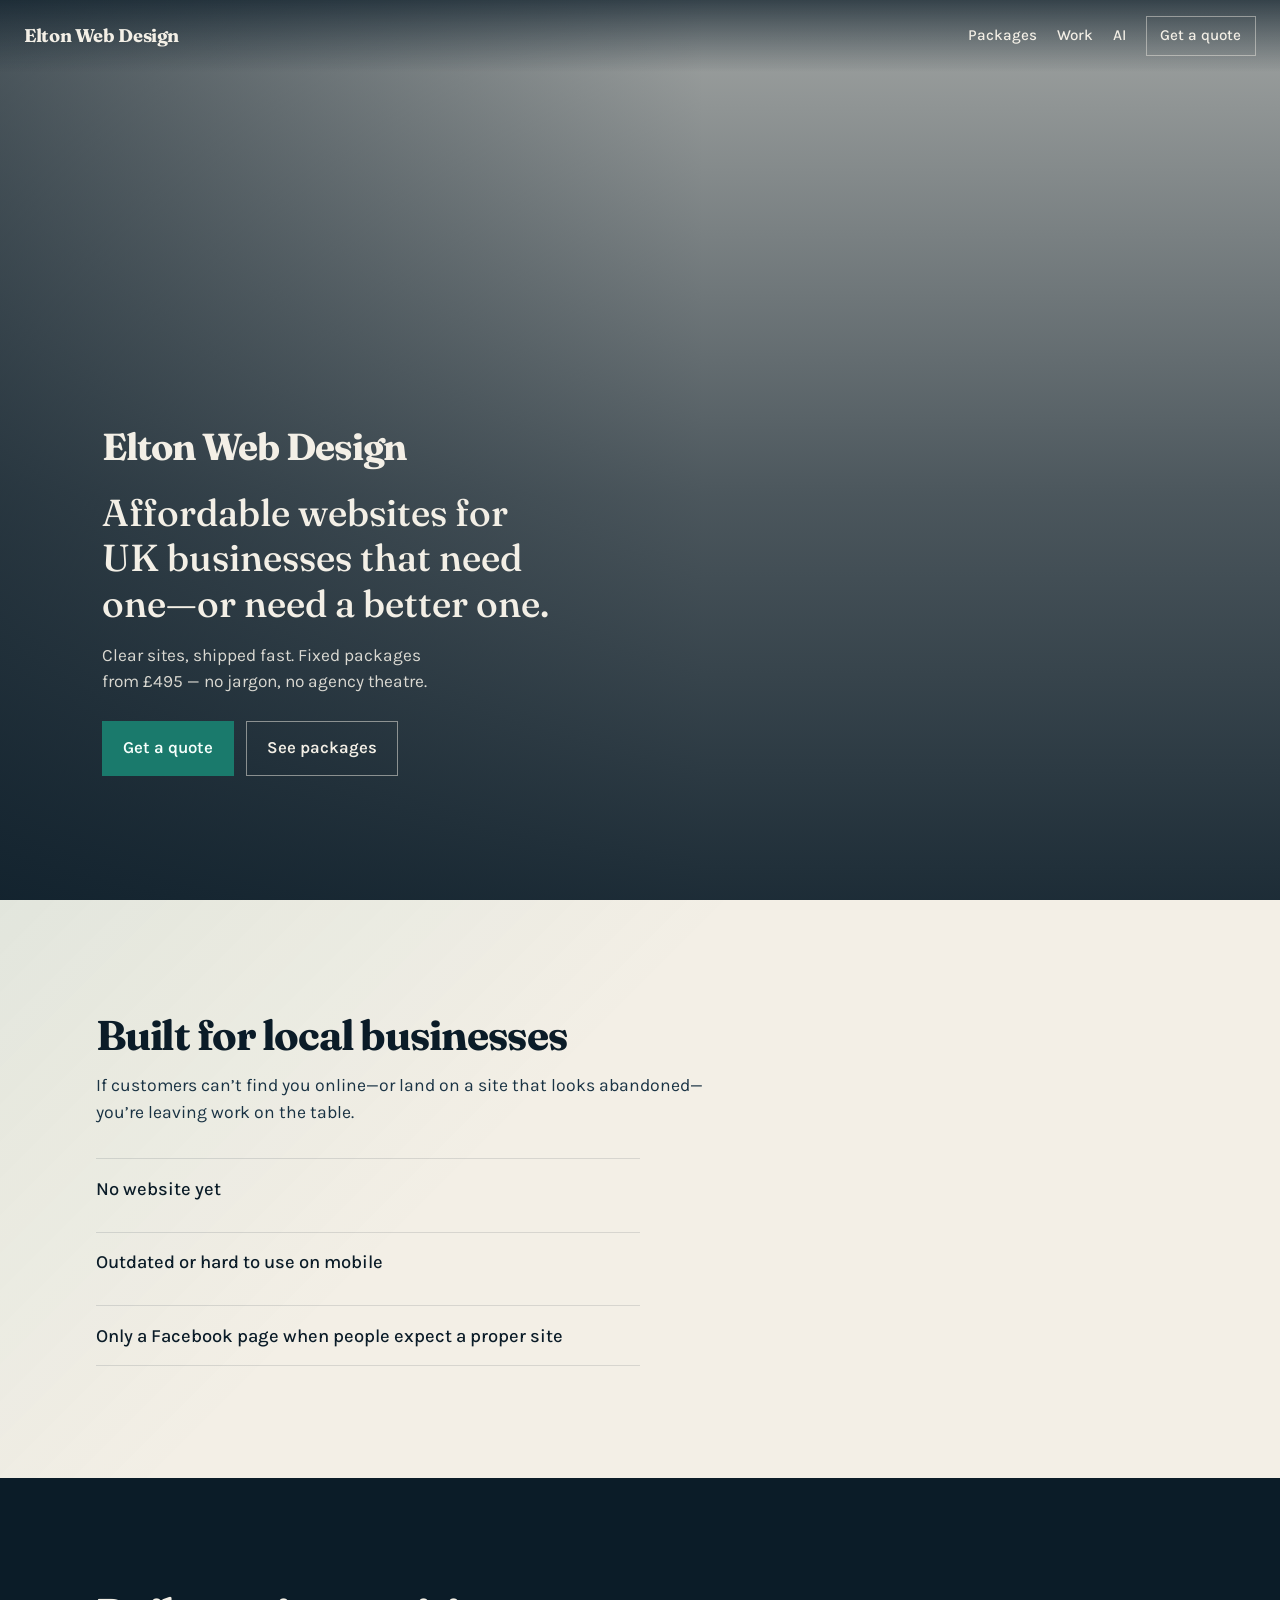
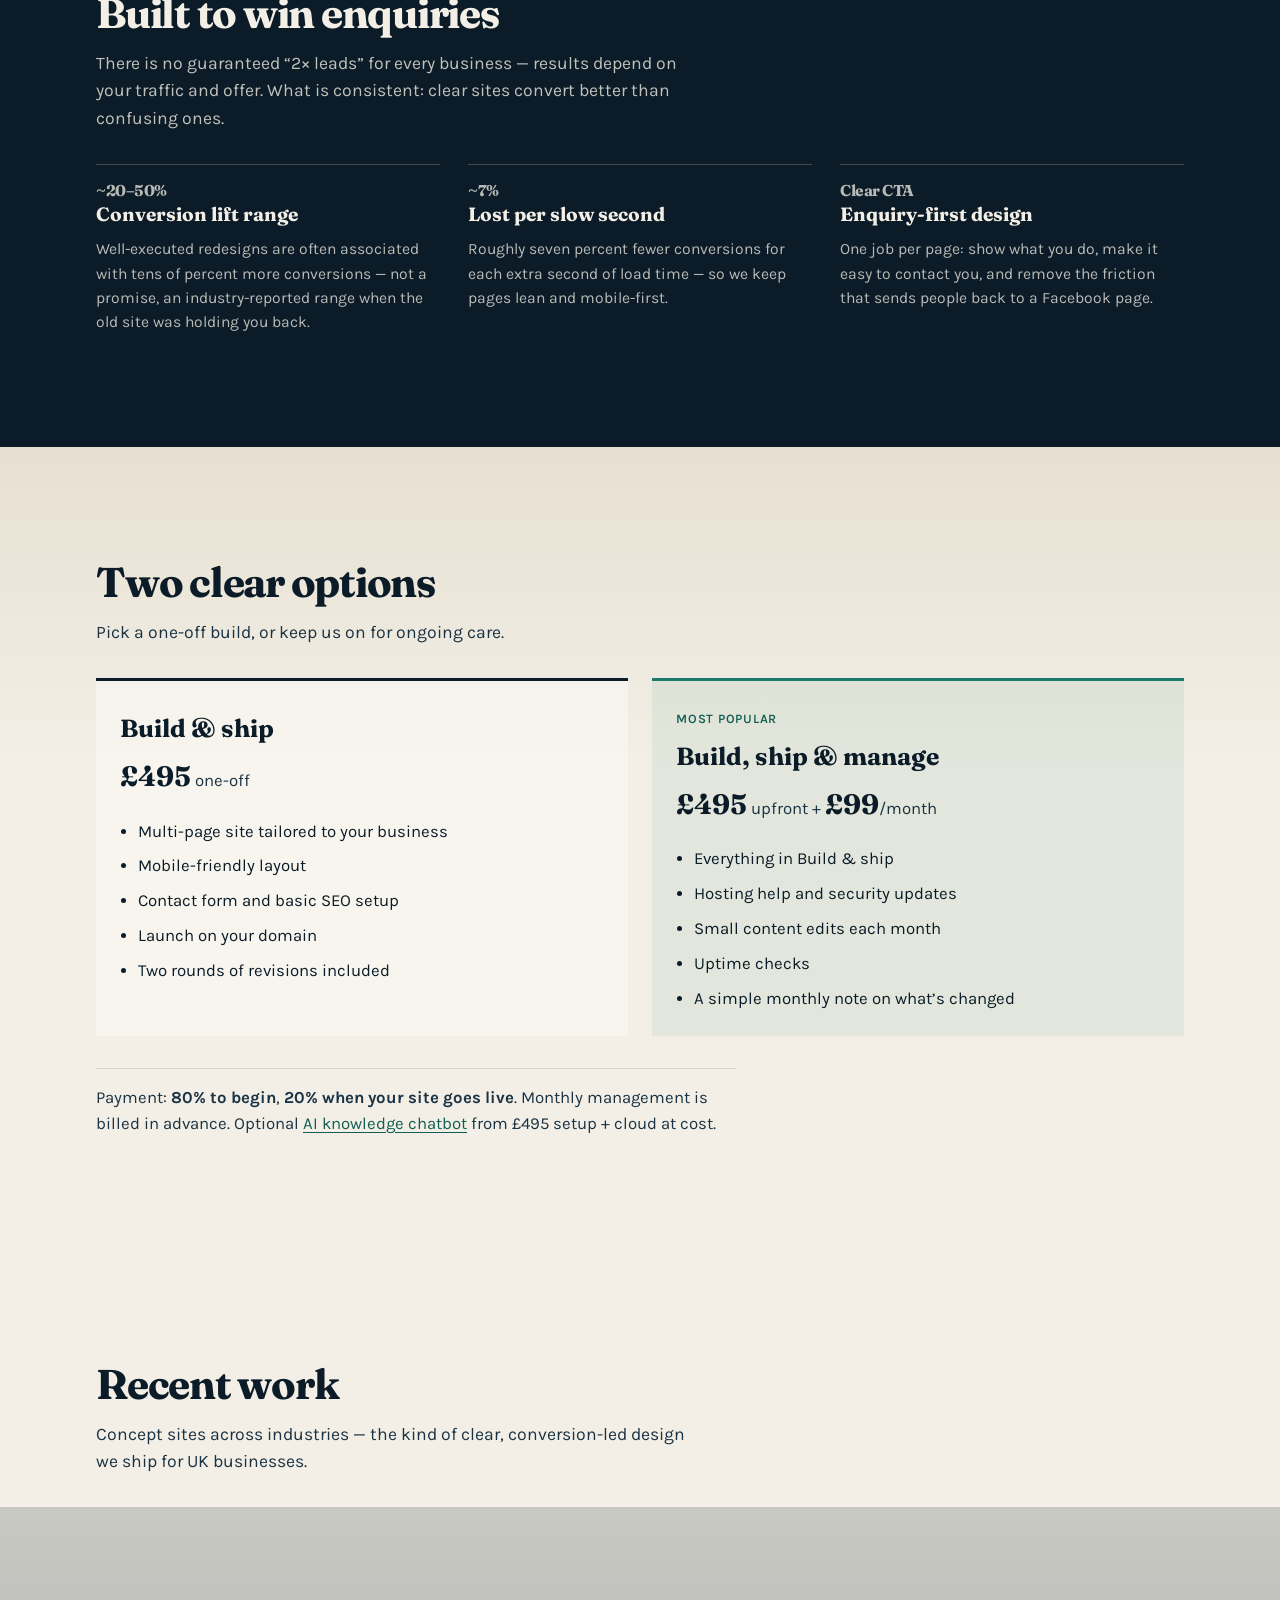
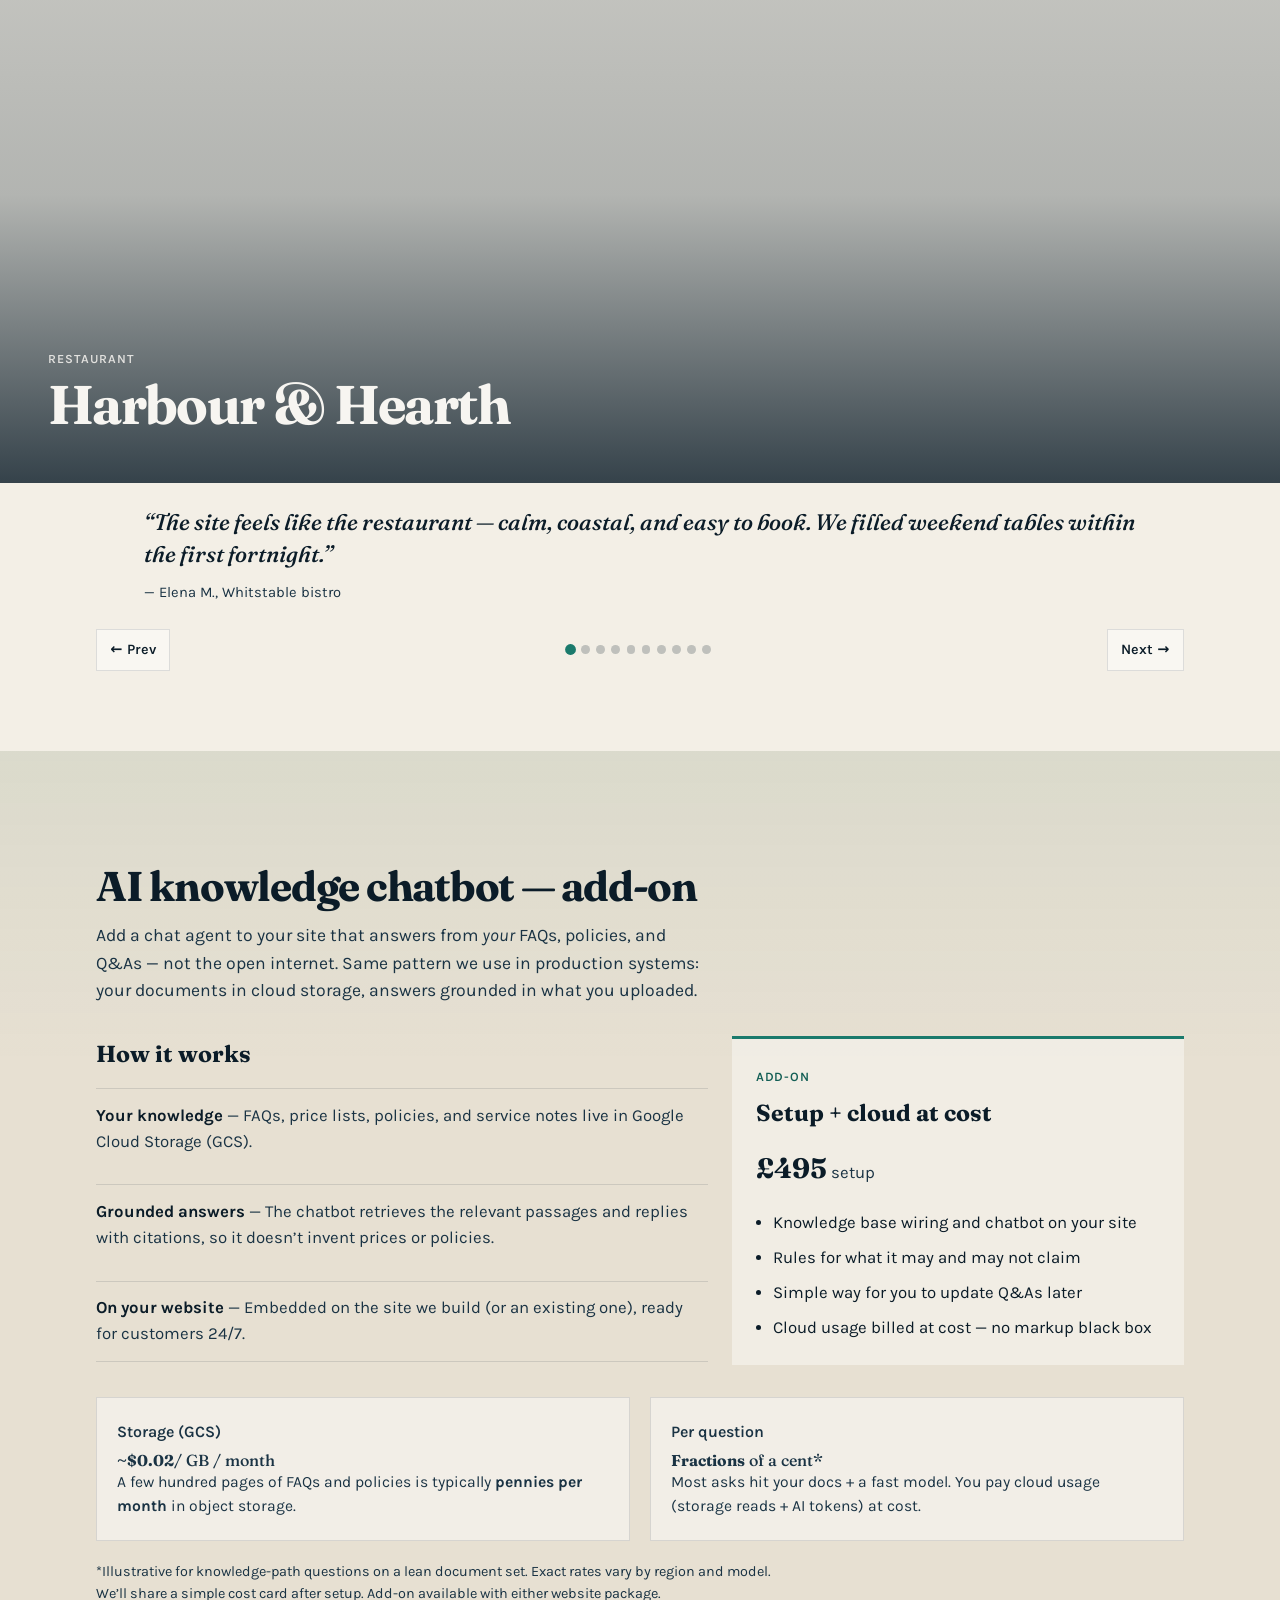
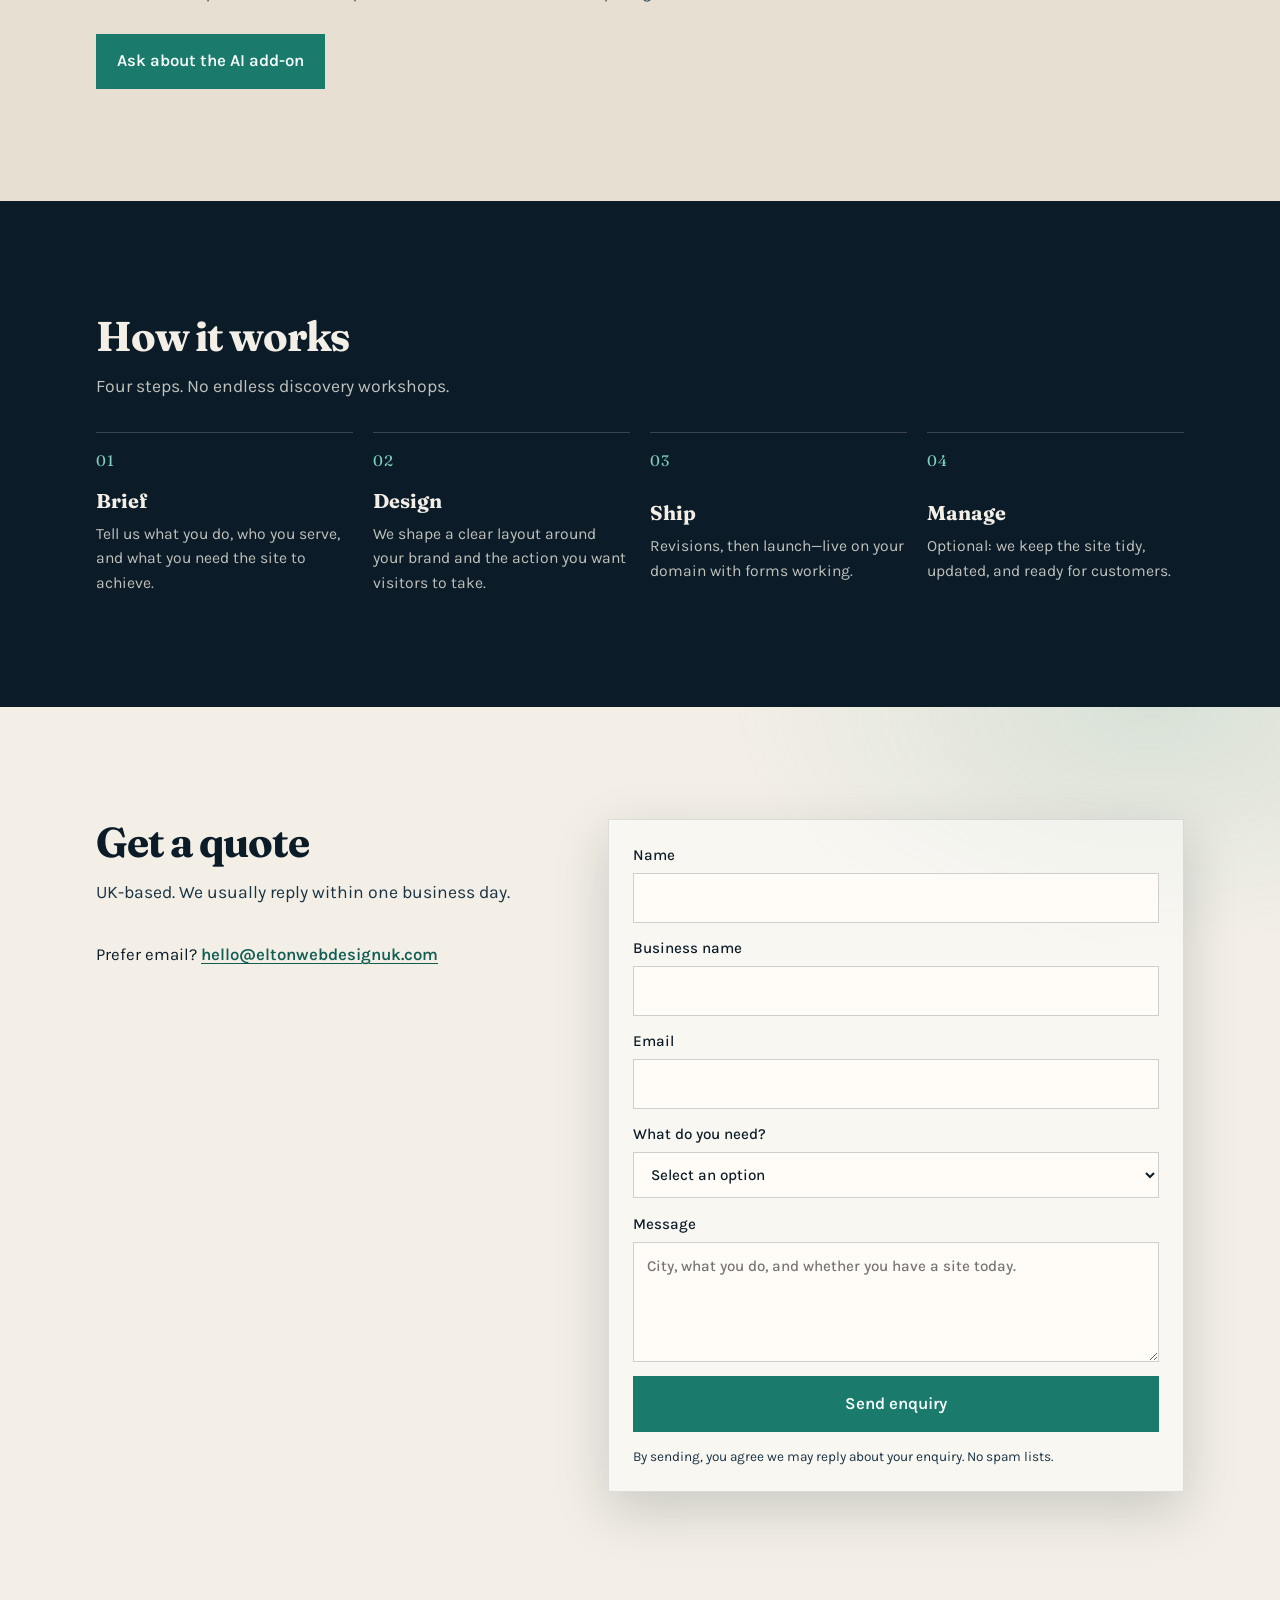
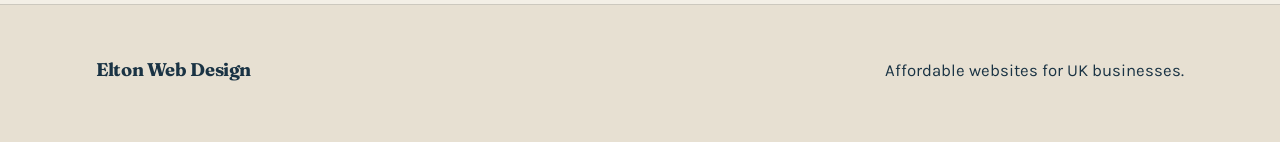
==== index.html @ 91c28312 "Initial Elton Web Design site" ====
<!DOCTYPE html>
<html lang="en-GB">
  <head>
    <meta charset="UTF-8" />
    <meta name="viewport" content="width=device-width, initial-scale=1" />
    <title>Elton Web Design — Affordable websites for UK businesses</title>
    <meta
      name="description"
      content="Elton Web Design builds clear, modern websites for UK businesses that need one—or need a better one. Fixed packages from £495."
    />
    <link rel="preconnect" href="https://fonts.googleapis.com" />
    <link rel="preconnect" href="https://fonts.gstatic.com" crossorigin />
    <link
      href="https://fonts.googleapis.com/css2?family=Fraunces:opsz,wght@9..144,500;9..144,700&family=Karla:wght@400;500;600&display=swap"
      rel="stylesheet"
    />
    <link rel="stylesheet" href="styles.css" />
  </head>
  <body>
    <header class="site-header">
      <a class="logo" href="#top">Elton Web Design</a>
      <nav class="nav" aria-label="Primary">
        <a href="#packages">Packages</a>
        <a href="#work">Work</a>
        <a href="#ai">AI</a>
        <a href="#contact" class="nav-cta">Get a quote</a>
      </nav>
    </header>

    <main id="top">
      <section class="hero" aria-label="Introduction">
        <div class="hero-media" aria-hidden="true"></div>
        <div class="hero-scrim" aria-hidden="true"></div>
        <div class="hero-content">
          <p class="brand-mark">Elton Web Design</p>
          <h1>Affordable websites for UK businesses that need one—or need a better one.</h1>
          <p class="hero-lead">
            Clear sites, shipped fast. Fixed packages from £495 — no jargon, no agency theatre.
          </p>
          <div class="hero-actions">
            <a class="btn btn-primary" href="#contact">Get a quote</a>
            <a class="btn btn-ghost" href="#packages">See packages</a>
          </div>
        </div>
      </section>

      <section class="section audience" id="audience">
        <div class="wrap">
          <h2>Built for local businesses</h2>
          <p class="section-lead">
            If customers can’t find you online—or land on a site that looks abandoned—you’re leaving work on the table.
          </p>
          <ul class="audience-list">
            <li>No website yet</li>
            <li>Outdated or hard to use on mobile</li>
            <li>Only a Facebook page when people expect a proper site</li>
          </ul>
        </div>
      </section>

      <section class="section results" id="results" aria-label="Why a better site matters">
        <div class="wrap">
          <h2>Built to win enquiries</h2>
          <p class="section-lead">
            There is no guaranteed “2× leads” for every business — results depend on your traffic and offer.
            What is consistent: clear sites convert better than confusing ones.
          </p>
          <div class="results-grid">
            <article class="result-stat">
              <p class="result-figure">~20–50%</p>
              <h3>Conversion lift range</h3>
              <p>
                Well-executed redesigns are often associated with tens of percent more conversions —
                not a promise, an industry-reported range when the old site was holding you back.
              </p>
            </article>
            <article class="result-stat">
              <p class="result-figure">~7%</p>
              <h3>Lost per slow second</h3>
              <p>
                Roughly seven percent fewer conversions for each extra second of load time —
                so we keep pages lean and mobile-first.
              </p>
            </article>
            <article class="result-stat">
              <p class="result-figure">Clear CTA</p>
              <h3>Enquiry-first design</h3>
              <p>
                One job per page: show what you do, make it easy to contact you, and remove the friction
                that sends people back to a Facebook page.
              </p>
            </article>
          </div>
        </div>
      </section>

      <section class="section packages" id="packages">
        <div class="wrap">
          <h2>Two clear options</h2>
          <p class="section-lead">Pick a one-off build, or keep us on for ongoing care.</p>

          <div class="package-stack">
            <article class="package">
              <h3>Build &amp; ship</h3>
              <p class="price"><span>£495</span> one-off</p>
              <ul>
                <li>Multi-page site tailored to your business</li>
                <li>Mobile-friendly layout</li>
                <li>Contact form and basic SEO setup</li>
                <li>Launch on your domain</li>
                <li>Two rounds of revisions included</li>
              </ul>
            </article>

            <article class="package package-featured">
              <p class="package-tag">Most popular</p>
              <h3>Build, ship &amp; manage</h3>
              <p class="price"><span>£495</span> upfront + <span>£99</span>/month</p>
              <ul>
                <li>Everything in Build &amp; ship</li>
                <li>Hosting help and security updates</li>
                <li>Small content edits each month</li>
                <li>Uptime checks</li>
                <li>A simple monthly note on what’s changed</li>
              </ul>
            </article>
          </div>

          <p class="payment-note">
            Payment: <strong>80% to begin</strong>, <strong>20% when your site goes live</strong>.
            Monthly management is billed in advance. Optional
            <a href="#ai">AI knowledge chatbot</a> from £495 setup + cloud at cost.
          </p>
        </div>
      </section>

      <section class="section work" id="work" aria-label="Previous work">
        <div class="wrap">
          <h2>Recent work</h2>
          <p class="section-lead">
            Concept sites across industries — the kind of clear, conversion-led design we ship for UK businesses.
          </p>
        </div>

        <div class="carousel" data-carousel>
          <div class="carousel-viewport">
            <ul class="carousel-track" data-carousel-track>
              <li class="carousel-slide is-active" data-slide>
                <a
                  class="slide-preview"
                  href="portfolio/harbour-hearth.html"
                  style="--hero: url('https://images.unsplash.com/photo-1414235077428-338989a2e8c0?w=1800&amp;q=80')"
                >
                  <span class="slide-scrim" aria-hidden="true"></span>
                  <span class="slide-copy">
                    <span class="slide-industry">Restaurant</span>
                    <span class="slide-name">Harbour &amp; Hearth</span>
                  </span>
                </a>
                <blockquote class="slide-quote">
                  <p>“The site feels like the restaurant — calm, coastal, and easy to book. We filled weekend tables within the first fortnight.”</p>
                  <footer>— Elena M., Whitstable bistro</footer>
                </blockquote>
              </li>
              <li class="carousel-slide" data-slide hidden>
                <a
                  class="slide-preview"
                  href="portfolio/ashworth-hale.html"
                  style="--hero: url('https://images.unsplash.com/photo-1589829545856-d10d557cf95f?w=1800&amp;q=80')"
                >
                  <span class="slide-scrim" aria-hidden="true"></span>
                  <span class="slide-copy">
                    <span class="slide-industry">Law</span>
                    <span class="slide-name">Ashworth &amp; Hale</span>
                  </span>
                </a>
                <blockquote class="slide-quote">
                  <p>“Professional without being stuffy. Clients now enquire through the site instead of calling the wrong number.”</p>
                  <footer>— James H., Tunbridge Wells solicitor</footer>
                </blockquote>
              </li>
              <li class="carousel-slide" data-slide hidden>
                <a
                  class="slide-preview"
                  href="portfolio/oakdale-dental.html"
                  style="--hero: url('https://images.unsplash.com/photo-1629909613654-28e377c37b09?w=1800&amp;q=80')"
                >
                  <span class="slide-scrim" aria-hidden="true"></span>
                  <span class="slide-copy">
                    <span class="slide-industry">Dental</span>
                    <span class="slide-name">Oakdale Dental</span>
                  </span>
                </a>
                <blockquote class="slide-quote">
                  <p>“Online booking went live with the new site. Our reception desk finally has breathing room.”</p>
                  <footer>— Dr Priya S., Guildford practice</footer>
                </blockquote>
              </li>
              <li class="carousel-slide" data-slide hidden>
                <a
                  class="slide-preview"
                  href="portfolio/forge-athletic.html"
                  style="--hero: url('https://images.unsplash.com/photo-1534438327276-14e5300c3a48?w=1800&amp;q=80')"
                >
                  <span class="slide-scrim" aria-hidden="true"></span>
                  <span class="slide-copy">
                    <span class="slide-industry">Fitness</span>
                    <span class="slide-name">Forge Athletic</span>
                  </span>
                </a>
                <blockquote class="slide-quote">
                  <p>“Looks like a proper gym brand, not a template. Free-week sign-ups spiked the week we launched.”</p>
                  <footer>— Marcus T., Leeds gym owner</footer>
                </blockquote>
              </li>
              <li class="carousel-slide" data-slide hidden>
                <a
                  class="slide-preview"
                  href="portfolio/northline-estates.html"
                  style="--hero: url('https://images.unsplash.com/photo-1600596542815-ffad4c1539a9?w=1800&amp;q=80')"
                >
                  <span class="slide-scrim" aria-hidden="true"></span>
                  <span class="slide-copy">
                    <span class="slide-industry">Real estate</span>
                    <span class="slide-name">Northline Estates</span>
                  </span>
                </a>
                <blockquote class="slide-quote">
                  <p>“Valuation requests come through cleanly now. Sellers take us more seriously before we’ve even visited.”</p>
                  <footer>— Claire W., Yorkshire agency</footer>
                </blockquote>
              </li>
              <li class="carousel-slide" data-slide hidden>
                <a
                  class="slide-preview"
                  href="portfolio/mill-bean.html"
                  style="--hero: url('https://images.unsplash.com/photo-1495474472287-4d71bcdd2085?w=1800&amp;q=80')"
                >
                  <span class="slide-scrim" aria-hidden="true"></span>
                  <span class="slide-copy">
                    <span class="slide-industry">Café</span>
                    <span class="slide-name">Mill &amp; Bean</span>
                  </span>
                </a>
                <blockquote class="slide-quote">
                  <p>“Hours and menu in one place — tourists stop guessing. Feels warm without looking homemade.”</p>
                  <footer>— Tom &amp; Aisha, Brighton café</footer>
                </blockquote>
              </li>
              <li class="carousel-slide" data-slide hidden>
                <a
                  class="slide-preview"
                  href="portfolio/ledger-co.html"
                  style="--hero: url('https://images.unsplash.com/photo-1454165804606-c3d57bc86b40?w=1800&amp;q=80')"
                >
                  <span class="slide-scrim" aria-hidden="true"></span>
                  <span class="slide-copy">
                    <span class="slide-industry">Accountancy</span>
                    <span class="slide-name">Ledger &amp; Co.</span>
                  </span>
                </a>
                <blockquote class="slide-quote">
                  <p>“Clear pricing and a quote form that doesn’t scare freelancers off. Best marketing spend we’ve made.”</p>
                  <footer>— Nadia K., Manchester accountant</footer>
                </blockquote>
              </li>
              <li class="carousel-slide" data-slide hidden>
                <a
                  class="slide-preview"
                  href="portfolio/atelier-rose.html"
                  style="--hero: url('https://images.unsplash.com/photo-1560066984-138dadb4c035?w=1800&amp;q=80')"
                >
                  <span class="slide-scrim" aria-hidden="true"></span>
                  <span class="slide-copy">
                    <span class="slide-industry">Salon</span>
                    <span class="slide-name">Atelier Rose</span>
                  </span>
                </a>
                <blockquote class="slide-quote">
                  <p>“Elegant enough for bridal enquiries. Booking requests doubled without us touching Instagram ads.”</p>
                  <footer>— Sophie R., Bath salon</footer>
                </blockquote>
              </li>
              <li class="carousel-slide" data-slide hidden>
                <a
                  class="slide-preview"
                  href="portfolio/brightwater-plumbing.html"
                  style="--hero: url('https://images.unsplash.com/photo-1585704032915-c3400ca199e7?w=1800&amp;q=80')"
                >
                  <span class="slide-scrim" aria-hidden="true"></span>
                  <span class="slide-copy">
                    <span class="slide-industry">Trades</span>
                    <span class="slide-name">Brightwater Plumbing</span>
                  </span>
                </a>
                <blockquote class="slide-quote">
                  <p>“Big phone number, no fluff. Emergency calls went up the first wet weekend after launch.”</p>
                  <footer>— Dave B., Bristol plumber</footer>
                </blockquote>
              </li>
              <li class="carousel-slide" data-slide hidden>
                <a
                  class="slide-preview"
                  href="portfolio/lineform-studio.html"
                  style="--hero: url('https://images.unsplash.com/photo-1487958449943-2429e8be8624?w=1800&amp;q=80')"
                >
                  <span class="slide-scrim" aria-hidden="true"></span>
                  <span class="slide-copy">
                    <span class="slide-industry">Architecture</span>
                    <span class="slide-name">Lineform Studio</span>
                  </span>
                </a>
                <blockquote class="slide-quote">
                  <p>“The portfolio finally matches the work. Serious clients find us — tyre-kickers bounce.”</p>
                  <footer>— Ana L., London architect</footer>
                </blockquote>
              </li>
            </ul>
          </div>

          <div class="carousel-controls wrap">
            <button type="button" class="carousel-btn" data-carousel-prev aria-label="Previous project">
              ← Prev
            </button>
            <div class="carousel-dots" data-carousel-dots role="tablist" aria-label="Project slides"></div>
            <button type="button" class="carousel-btn" data-carousel-next aria-label="Next project">
              Next →
            </button>
          </div>
        </div>
      </section>

      <section class="section ai" id="ai">
        <div class="wrap">
          <h2>AI knowledge chatbot — add-on</h2>
          <p class="section-lead">
            Add a chat agent to your site that answers from <em>your</em> FAQs, policies, and Q&amp;As — not the open internet.
            Same pattern we use in production systems: your documents in cloud storage, answers grounded in what you uploaded.
          </p>

          <div class="ai-grid">
            <article class="ai-how">
              <h3>How it works</h3>
              <ol class="ai-steps">
                <li>
                  <strong>Your knowledge</strong>
                  — FAQs, price lists, policies, and service notes live in Google Cloud Storage (GCS).
                </li>
                <li>
                  <strong>Grounded answers</strong>
                  — The chatbot retrieves the relevant passages and replies with citations, so it doesn’t invent prices or policies.
                </li>
                <li>
                  <strong>On your website</strong>
                  — Embedded on the site we build (or an existing one), ready for customers 24/7.
                </li>
              </ol>
            </article>

            <article class="ai-price">
              <p class="package-tag">Add-on</p>
              <h3>Setup + cloud at cost</h3>
              <p class="price"><span>£495</span> setup</p>
              <ul>
                <li>Knowledge base wiring and chatbot on your site</li>
                <li>Rules for what it may and may not claim</li>
                <li>Simple way for you to update Q&amp;As later</li>
                <li>Cloud usage billed at cost — no markup black box</li>
              </ul>
            </article>
          </div>

          <div class="econ-grid">
            <article class="econ">
              <h3>Storage (GCS)</h3>
              <p class="econ-figure">~$0.02<span>/ GB / month</span></p>
              <p>
                A few hundred pages of FAQs and policies is typically
                <strong>pennies per month</strong> in object storage.
              </p>
            </article>
            <article class="econ">
              <h3>Per question</h3>
              <p class="econ-figure">Fractions<span> of a cent*</span></p>
              <p>
                Most asks hit your docs + a fast model. You pay cloud usage
                (storage reads + AI tokens) at cost.
              </p>
            </article>
          </div>
          <p class="econ-note">
            *Illustrative for knowledge-path questions on a lean document set. Exact rates vary by region and model.
            We’ll share a simple cost card after setup. Add-on available with either website package.
          </p>
          <p class="ai-cta-row">
            <a class="btn btn-primary" href="#contact">Ask about the AI add-on</a>
          </p>
        </div>
      </section>

      <section class="section process" id="process">
        <div class="wrap">
          <h2>How it works</h2>
          <p class="section-lead">Four steps. No endless discovery workshops.</p>
          <ol class="steps">
            <li>
              <span class="step-num">01</span>
              <div>
                <h3>Brief</h3>
                <p>Tell us what you do, who you serve, and what you need the site to achieve.</p>
              </div>
            </li>
            <li>
              <span class="step-num">02</span>
              <div>
                <h3>Design</h3>
                <p>We shape a clear layout around your brand and the action you want visitors to take.</p>
              </div>
            </li>
            <li>
              <span class="step-num">03</span>
              <div>
                <h3>Ship</h3>
                <p>Revisions, then launch—live on your domain with forms working.</p>
              </div>
            </li>
            <li>
              <span class="step-num">04</span>
              <div>
                <h3>Manage</h3>
                <p>Optional: we keep the site tidy, updated, and ready for customers.</p>
              </div>
            </li>
          </ol>
        </div>
      </section>

      <section class="section contact" id="contact">
        <div class="wrap contact-grid">
          <div>
            <h2>Get a quote</h2>
            <p class="section-lead">
              UK-based. We usually reply within one business day.
            </p>
            <p class="contact-direct">
              Prefer email?
              <a href="mailto:hello@eltonwebdesignuk.com">hello@eltonwebdesignuk.com</a>
            </p>
          </div>
          <form class="contact-form" action="mailto:hello@eltonwebdesignuk.com" method="post" enctype="text/plain">
            <label>
              Name
              <input type="text" name="name" required autocomplete="name" />
            </label>
            <label>
              Business name
              <input type="text" name="business" required />
            </label>
            <label>
              Email
              <input type="email" name="email" required autocomplete="email" />
            </label>
            <label>
              What do you need?
              <select name="package" required>
                <option value="">Select an option</option>
                <option value="build-ship">Build &amp; ship — £495</option>
                <option value="build-manage">Build, ship &amp; manage — £495 + £99/mo</option>
                <option value="build-ai">Website + AI chatbot add-on</option>
                <option value="ai-only">AI chatbot add-on only — £495 + cloud</option>
                <option value="not-sure">Not sure yet</option>
              </select>
            </label>
            <label>
              Message
              <textarea name="message" rows="4" placeholder="City, what you do, and whether you have a site today."></textarea>
            </label>
            <button class="btn btn-primary" type="submit">Send enquiry</button>
            <p class="form-note">
              By sending, you agree we may reply about your enquiry. No spam lists.
            </p>
          </form>
        </div>
      </section>
    </main>

    <footer class="site-footer">
      <div class="wrap footer-row">
        <p class="logo">Elton Web Design</p>
        <p>Affordable websites for UK businesses.</p>
      </div>
    </footer>

    <script src="script.js"></script>
  </body>
</html>
---- styles.css ----
:root {
  --ink: #0b1c28;
  --ink-soft: #1a3344;
  --paper: #f3efe6;
  --paper-deep: #e7e0d2;
  --teal: #1a7a6c;
  --teal-deep: #125e54;
  --mist: rgba(243, 239, 230, 0.88);
  --line: rgba(11, 28, 40, 0.12);
  --shadow: 0 18px 50px rgba(11, 28, 40, 0.18);
  --font-display: "Fraunces", Georgia, serif;
  --font-body: "Karla", system-ui, sans-serif;
  --max: 68rem;
}

*,
*::before,
*::after {
  box-sizing: border-box;
}

html {
  scroll-behavior: smooth;
}

body {
  margin: 0;
  font-family: var(--font-body);
  color: var(--ink);
  background:
    radial-gradient(1200px 600px at 10% -10%, rgba(26, 122, 108, 0.08), transparent 55%),
    radial-gradient(900px 500px at 100% 20%, rgba(11, 28, 40, 0.06), transparent 50%),
    var(--paper);
  line-height: 1.55;
  font-size: 1.05rem;
}

img {
  max-width: 100%;
  display: block;
}

a {
  color: var(--teal-deep);
  text-decoration-thickness: 1px;
  text-underline-offset: 0.18em;
}

a:hover {
  color: var(--teal);
}

.wrap {
  width: min(100% - 2.5rem, var(--max));
  margin-inline: auto;
}

.site-header {
  position: fixed;
  inset: 0 0 auto;
  z-index: 20;
  display: flex;
  align-items: center;
  justify-content: space-between;
  padding: 1rem 1.5rem;
  background: linear-gradient(to bottom, rgba(11, 28, 40, 0.72), transparent);
  color: var(--paper);
  mix-blend-mode: normal;
}

.site-header .logo,
.site-header a {
  color: var(--paper);
  text-decoration: none;
}

.logo {
  font-family: var(--font-display);
  font-weight: 700;
  font-size: 1.15rem;
  letter-spacing: -0.02em;
}

.nav {
  display: flex;
  gap: 1.25rem;
  align-items: center;
  font-size: 0.95rem;
  font-weight: 500;
}

.nav-cta {
  border: 1px solid rgba(243, 239, 230, 0.45);
  padding: 0.45rem 0.85rem;
  transition: background 0.2s ease, color 0.2s ease;
}

.nav-cta:hover {
  background: var(--paper);
  color: var(--ink);
}

.hero {
  position: relative;
  min-height: 100vh;
  min-height: 100svh;
  display: grid;
  align-items: end;
  color: var(--paper);
  overflow: hidden;
}

.hero-media {
  position: absolute;
  inset: 0;
  background:
    url("https://images.unsplash.com/photo-1441986300917-64674bd600d8?auto=format&fit=crop&w=2000&q=80")
      center / cover no-repeat;
  transform: scale(1.04);
  animation: hero-drift 18s ease-in-out infinite alternate;
}

.hero-scrim {
  position: absolute;
  inset: 0;
  background:
    linear-gradient(180deg, rgba(11, 28, 40, 0.35) 0%, rgba(11, 28, 40, 0.72) 55%, rgba(11, 28, 40, 0.92) 100%),
    linear-gradient(90deg, rgba(11, 28, 40, 0.55), transparent 55%);
}

.hero-content {
  position: relative;
  z-index: 1;
  width: min(100% - 2.5rem, 42rem);
  margin: 0 auto 12vh 8vw;
  padding-bottom: 1rem;
}

.brand-mark {
  font-family: var(--font-display);
  font-size: clamp(1.6rem, 3.5vw, 2.35rem);
  font-weight: 700;
  margin: 0 0 0.85rem;
  letter-spacing: -0.03em;
  opacity: 0;
  animation: rise 0.9s ease forwards 0.15s;
}

.hero h1 {
  font-family: var(--font-display);
  font-weight: 500;
  font-size: clamp(1.55rem, 3.2vw, 2.35rem);
  line-height: 1.2;
  margin: 0 0 1rem;
  max-width: 18ch;
  opacity: 0;
  animation: rise 0.9s ease forwards 0.35s;
}

.hero-lead {
  margin: 0 0 1.6rem;
  max-width: 34ch;
  font-size: 1.08rem;
  color: var(--mist);
  opacity: 0;
  animation: rise 0.9s ease forwards 0.5s;
}

.hero-actions {
  display: flex;
  flex-wrap: wrap;
  gap: 0.75rem;
  opacity: 0;
  animation: rise 0.9s ease forwards 0.65s;
}

.btn {
  display: inline-flex;
  align-items: center;
  justify-content: center;
  padding: 0.85rem 1.25rem;
  font: inherit;
  font-weight: 600;
  border: 1px solid transparent;
  cursor: pointer;
  text-decoration: none;
  transition: transform 0.2s ease, background 0.2s ease, color 0.2s ease, border-color 0.2s ease;
}

.btn:hover {
  transform: translateY(-1px);
}

.btn-primary {
  background: var(--teal);
  color: #f7fffc;
}

.btn-primary:hover {
  background: var(--teal-deep);
  color: #f7fffc;
}

.btn-ghost {
  border-color: rgba(243, 239, 230, 0.5);
  color: var(--paper);
  background: transparent;
}

.btn-ghost:hover {
  background: rgba(243, 239, 230, 0.12);
  color: var(--paper);
}

.section {
  padding: clamp(4rem, 9vw, 7rem) 0;
}

.section h2 {
  font-family: var(--font-display);
  font-size: clamp(1.8rem, 3.5vw, 2.6rem);
  font-weight: 700;
  letter-spacing: -0.03em;
  margin: 0 0 0.75rem;
  line-height: 1.15;
}

.section-lead {
  margin: 0 0 2rem;
  max-width: 38rem;
  color: var(--ink-soft);
  font-size: 1.1rem;
}

.audience {
  background:
    linear-gradient(135deg, rgba(26, 122, 108, 0.08), transparent 40%),
    var(--paper);
}

.audience-list {
  list-style: none;
  margin: 0;
  padding: 0;
  display: grid;
  gap: 0.85rem;
  max-width: 34rem;
}

.audience-list li {
  padding: 0.95rem 0;
  border-top: 1px solid var(--line);
  font-weight: 500;
  font-size: 1.15rem;
}

.audience-list li:last-child {
  border-bottom: 1px solid var(--line);
}

.results {
  background: var(--ink);
  color: var(--paper);
}

.results .section-lead {
  color: rgba(243, 239, 230, 0.78);
}

.results-grid {
  display: grid;
  gap: 1.5rem;
}

@media (min-width: 800px) {
  .results-grid {
    grid-template-columns: repeat(3, 1fr);
    gap: 1.75rem;
  }
}

.result-stat {
  padding-top: 1.1rem;
  border-top: 1px solid rgba(243, 239, 230, 0.22);
}

.result-figure {
  margin: 0 0 0.5rem;
  font-family: var(--font-display);
  font-size: clamp(1.85rem, 3.5vw, 2.4rem);
  font-weight: 700;
  letter-spacing: -0.03em;
  line-height: 1.1;
  color: #7ecfc0;
}

.result-stat h3 {
  margin: 0 0 0.5rem;
  font-family: var(--font-display);
  font-size: 1.2rem;
}

.result-stat p {
  margin: 0;
  font-size: 0.98rem;
  color: rgba(243, 239, 230, 0.75);
}

.packages {
  background:
    linear-gradient(180deg, var(--paper-deep), var(--paper) 40%);
}

.package-stack {
  display: grid;
  gap: 1.5rem;
}

@media (min-width: 800px) {
  .package-stack {
    grid-template-columns: 1fr 1fr;
    align-items: stretch;
  }
}

.package {
  padding: 1.75rem 1.5rem 1.5rem;
  border-top: 3px solid var(--ink);
  background: rgba(255, 255, 255, 0.35);
}

.package-featured {
  border-top-color: var(--teal);
  background: rgba(26, 122, 108, 0.08);
}

.package-tag {
  margin: 0 0 0.5rem;
  font-size: 0.8rem;
  font-weight: 600;
  letter-spacing: 0.06em;
  text-transform: uppercase;
  color: var(--teal-deep);
}

.package h3 {
  font-family: var(--font-display);
  font-size: 1.55rem;
  margin: 0 0 0.5rem;
}

.price {
  margin: 0 0 1.25rem;
  color: var(--ink-soft);
}

.price span {
  font-family: var(--font-display);
  font-size: 1.75rem;
  font-weight: 700;
  color: var(--ink);
}

.package ul {
  margin: 0;
  padding-left: 1.1rem;
  display: grid;
  gap: 0.55rem;
}

.payment-note {
  margin: 2rem 0 0;
  padding: 1rem 0 0;
  border-top: 1px solid var(--line);
  max-width: 40rem;
  color: var(--ink-soft);
}

.work {
  background: var(--paper);
  padding-bottom: clamp(3rem, 7vw, 5rem);
}

.work > .wrap {
  margin-bottom: 0.5rem;
}

.carousel {
  width: 100%;
}

.carousel-viewport {
  overflow: hidden;
  width: 100%;
}

.carousel-track {
  list-style: none;
  margin: 0;
  padding: 0;
}

.carousel-slide {
  display: grid;
  gap: 0;
  animation: slide-in 0.45s ease;
}

.carousel-slide[hidden] {
  display: none;
}

.slide-preview {
  position: relative;
  display: flex;
  flex-direction: column;
  justify-content: flex-end;
  min-height: clamp(22rem, 62vw, 36rem);
  width: 100%;
  padding: clamp(1.75rem, 4vw, 3rem);
  text-decoration: none;
  color: #f7f5f1;
  background:
    var(--hero) center / cover no-repeat;
  border: none;
  overflow: hidden;
  transition: transform 0.35s ease;
}

.slide-preview:hover {
  color: #f7f5f1;
}

.slide-preview:hover .slide-scrim {
  background: linear-gradient(
    to top,
    rgba(11, 28, 40, 0.88) 0%,
    rgba(11, 28, 40, 0.35) 55%,
    rgba(11, 28, 40, 0.2) 100%
  );
}

.slide-scrim {
  position: absolute;
  inset: 0;
  background: linear-gradient(
    to top,
    rgba(11, 28, 40, 0.82) 0%,
    rgba(11, 28, 40, 0.28) 50%,
    rgba(11, 28, 40, 0.18) 100%
  );
  transition: background 0.35s ease;
  pointer-events: none;
}

.slide-copy {
  position: relative;
  z-index: 1;
  display: flex;
  flex-direction: column;
  gap: 0.35rem;
  max-width: 40rem;
}

.slide-industry {
  font-size: 0.78rem;
  font-weight: 600;
  letter-spacing: 0.08em;
  text-transform: uppercase;
  opacity: 0.85;
}

.slide-name {
  font-family: var(--font-display);
  font-size: clamp(2rem, 5vw, 3.4rem);
  font-weight: 700;
  letter-spacing: -0.03em;
  line-height: 1.1;
}

.slide-quote {
  margin: 0;
  padding: 1.5rem clamp(1.25rem, 4vw, 3rem) 0;
  width: min(100% - 0rem, var(--max));
  margin-inline: auto;
  border: none;
}

.slide-quote p {
  margin: 0 0 0.75rem;
  font-family: var(--font-display);
  font-size: clamp(1.15rem, 2.4vw, 1.4rem);
  font-weight: 500;
  font-style: italic;
  line-height: 1.4;
  color: var(--ink);
}

.slide-quote footer {
  font-size: 0.92rem;
  color: var(--ink-soft);
  font-style: normal;
}

.carousel-controls {
  display: flex;
  align-items: center;
  justify-content: space-between;
  gap: 0.75rem;
  margin-top: 1.5rem;
}

.carousel-btn {
  font: inherit;
  font-weight: 600;
  font-size: 0.9rem;
  padding: 0.55rem 0.85rem;
  border: 1px solid var(--line);
  background: rgba(255, 255, 255, 0.45);
  color: var(--ink);
  cursor: pointer;
  transition: background 0.2s ease, border-color 0.2s ease;
}

.carousel-btn:hover {
  background: rgba(26, 122, 108, 0.1);
  border-color: rgba(26, 122, 108, 0.35);
}

.carousel-dots {
  display: flex;
  flex-wrap: wrap;
  justify-content: center;
  gap: 0.4rem;
}

.carousel-dot {
  width: 0.55rem;
  height: 0.55rem;
  padding: 0;
  border: none;
  border-radius: 50%;
  background: rgba(11, 28, 40, 0.22);
  cursor: pointer;
  transition: background 0.2s ease, transform 0.2s ease;
}

.carousel-dot[aria-selected="true"] {
  background: var(--teal);
  transform: scale(1.2);
}

.ai {
  background:
    linear-gradient(180deg, rgba(26, 122, 108, 0.06), transparent 30%),
    var(--paper-deep);
}

.ai-grid {
  display: grid;
  gap: 1.5rem;
  margin-bottom: 2rem;
}

@media (min-width: 800px) {
  .ai-grid {
    grid-template-columns: 1.15fr 0.85fr;
    align-items: start;
  }
}

.ai-how h3,
.ai-price h3 {
  font-family: var(--font-display);
  font-size: 1.45rem;
  margin: 0 0 1rem;
}

.ai-steps {
  margin: 0;
  padding: 0;
  list-style: none;
  display: grid;
  gap: 1rem;
}

.ai-steps li {
  padding: 0.85rem 0;
  border-top: 1px solid var(--line);
  color: var(--ink-soft);
}

.ai-steps li:last-child {
  border-bottom: 1px solid var(--line);
}

.ai-steps strong {
  color: var(--ink);
}

.ai-price {
  padding: 1.75rem 1.5rem 1.5rem;
  border-top: 3px solid var(--teal);
  background: rgba(255, 255, 255, 0.4);
}

.ai-price ul {
  margin: 0;
  padding-left: 1.1rem;
  display: grid;
  gap: 0.55rem;
}

.econ-grid {
  display: grid;
  gap: 1.25rem;
}

@media (min-width: 700px) {
  .econ-grid {
    grid-template-columns: 1fr 1fr;
  }
}

.econ {
  padding: 1.35rem 1.25rem;
  background: rgba(255, 255, 255, 0.45);
  border: 1px solid var(--line);
}

.econ h3 {
  margin: 0 0 0.5rem;
  font-size: 1rem;
  font-weight: 600;
  color: var(--ink-soft);
}

.econ-figure {
  margin: 0 0 0.75rem;
  font-family: var(--font-display);
  font-size: 2rem;
  font-weight: 700;
  line-height: 1.1;
  color: var(--ink);
}

.econ-figure span {
  font-size: 1rem;
  font-weight: 500;
  color: var(--ink-soft);
}

.econ p {
  margin: 0;
  font-size: 0.98rem;
  color: var(--ink-soft);
}

.econ-note {
  margin: 1.25rem 0 0;
  max-width: 44rem;
  font-size: 0.9rem;
  color: var(--ink-soft);
}

.ai-cta-row {
  margin: 1.75rem 0 0;
}

.ai-cta-row .btn-primary {
  color: #f7fffc;
  text-decoration: none;
}

.process {
  background: var(--ink);
  color: var(--paper);
}

.process .section-lead {
  color: rgba(243, 239, 230, 0.78);
}

.steps {
  list-style: none;
  margin: 0;
  padding: 0;
  display: grid;
  gap: 1.5rem;
}

@media (min-width: 900px) {
  .steps {
    grid-template-columns: repeat(4, 1fr);
    gap: 1.25rem;
  }
}

.steps li {
  display: grid;
  gap: 0.75rem;
  padding-top: 1rem;
  border-top: 1px solid rgba(243, 239, 230, 0.2);
}

.step-num {
  font-family: var(--font-display);
  font-size: 0.95rem;
  letter-spacing: 0.08em;
  color: #7ecfc0;
}

.steps h3 {
  margin: 0 0 0.4rem;
  font-family: var(--font-display);
  font-size: 1.25rem;
}

.steps p {
  margin: 0;
  color: rgba(243, 239, 230, 0.78);
  font-size: 0.98rem;
}

.contact {
  background:
    radial-gradient(700px 400px at 90% 0%, rgba(26, 122, 108, 0.12), transparent 60%),
    var(--paper);
}

.contact-grid {
  display: grid;
  gap: 2.5rem;
}

@media (min-width: 860px) {
  .contact-grid {
    grid-template-columns: 0.9fr 1.1fr;
    align-items: start;
  }
}

.contact-direct {
  margin-top: 1.5rem;
}

.contact-direct a {
  display: inline-block;
  margin-top: 0.25rem;
  font-weight: 600;
}

.contact-form {
  display: grid;
  gap: 0.9rem;
  padding: 1.5rem;
  background: rgba(255, 255, 255, 0.45);
  border: 1px solid var(--line);
  box-shadow: var(--shadow);
}

.contact-form label {
  display: grid;
  gap: 0.35rem;
  font-weight: 500;
  font-size: 0.95rem;
}

.contact-form input,
.contact-form select,
.contact-form textarea {
  font: inherit;
  padding: 0.75rem 0.85rem;
  border: 1px solid rgba(11, 28, 40, 0.2);
  background: #fffcf7;
  color: var(--ink);
}

.contact-form input:focus,
.contact-form select:focus,
.contact-form textarea:focus {
  outline: 2px solid rgba(26, 122, 108, 0.45);
  outline-offset: 1px;
}

.form-note {
  margin: 0;
  font-size: 0.85rem;
  color: var(--ink-soft);
}

.site-footer {
  padding: 2rem 0 2.5rem;
  border-top: 1px solid var(--line);
  background: var(--paper-deep);
}

.footer-row {
  display: flex;
  flex-wrap: wrap;
  gap: 0.75rem 1.5rem;
  justify-content: space-between;
  align-items: baseline;
  color: var(--ink-soft);
}

.reveal {
  opacity: 0;
  transform: translateY(18px);
  transition: opacity 0.7s ease, transform 0.7s ease;
}

.reveal.is-visible {
  opacity: 1;
  transform: none;
}

@keyframes rise {
  from {
    opacity: 0;
    transform: translateY(16px);
  }
  to {
    opacity: 1;
    transform: none;
  }
}

@keyframes hero-drift {
  from {
    transform: scale(1.04) translate3d(0, 0, 0);
  }
  to {
    transform: scale(1.08) translate3d(-1.5%, -1%, 0);
  }
}

@keyframes slide-in {
  from {
    opacity: 0;
    transform: translateX(12px);
  }
  to {
    opacity: 1;
    transform: none;
  }
}

@media (max-width: 700px) {
  .nav a:not(.nav-cta) {
    display: none;
  }

  .hero-content {
    margin: 0 auto 10vh;
    width: min(100% - 2rem, 42rem);
  }

  .site-header {
    background: linear-gradient(to bottom, rgba(11, 28, 40, 0.85), transparent);
  }
}

@media (prefers-reduced-motion: reduce) {
  html {
    scroll-behavior: auto;
  }

  .hero-media,
  .brand-mark,
  .hero h1,
  .hero-lead,
  .hero-actions,
  .reveal,
  .carousel-slide {
    animation: none !important;
    transition: none !important;
    opacity: 1;
    transform: none;
  }
}
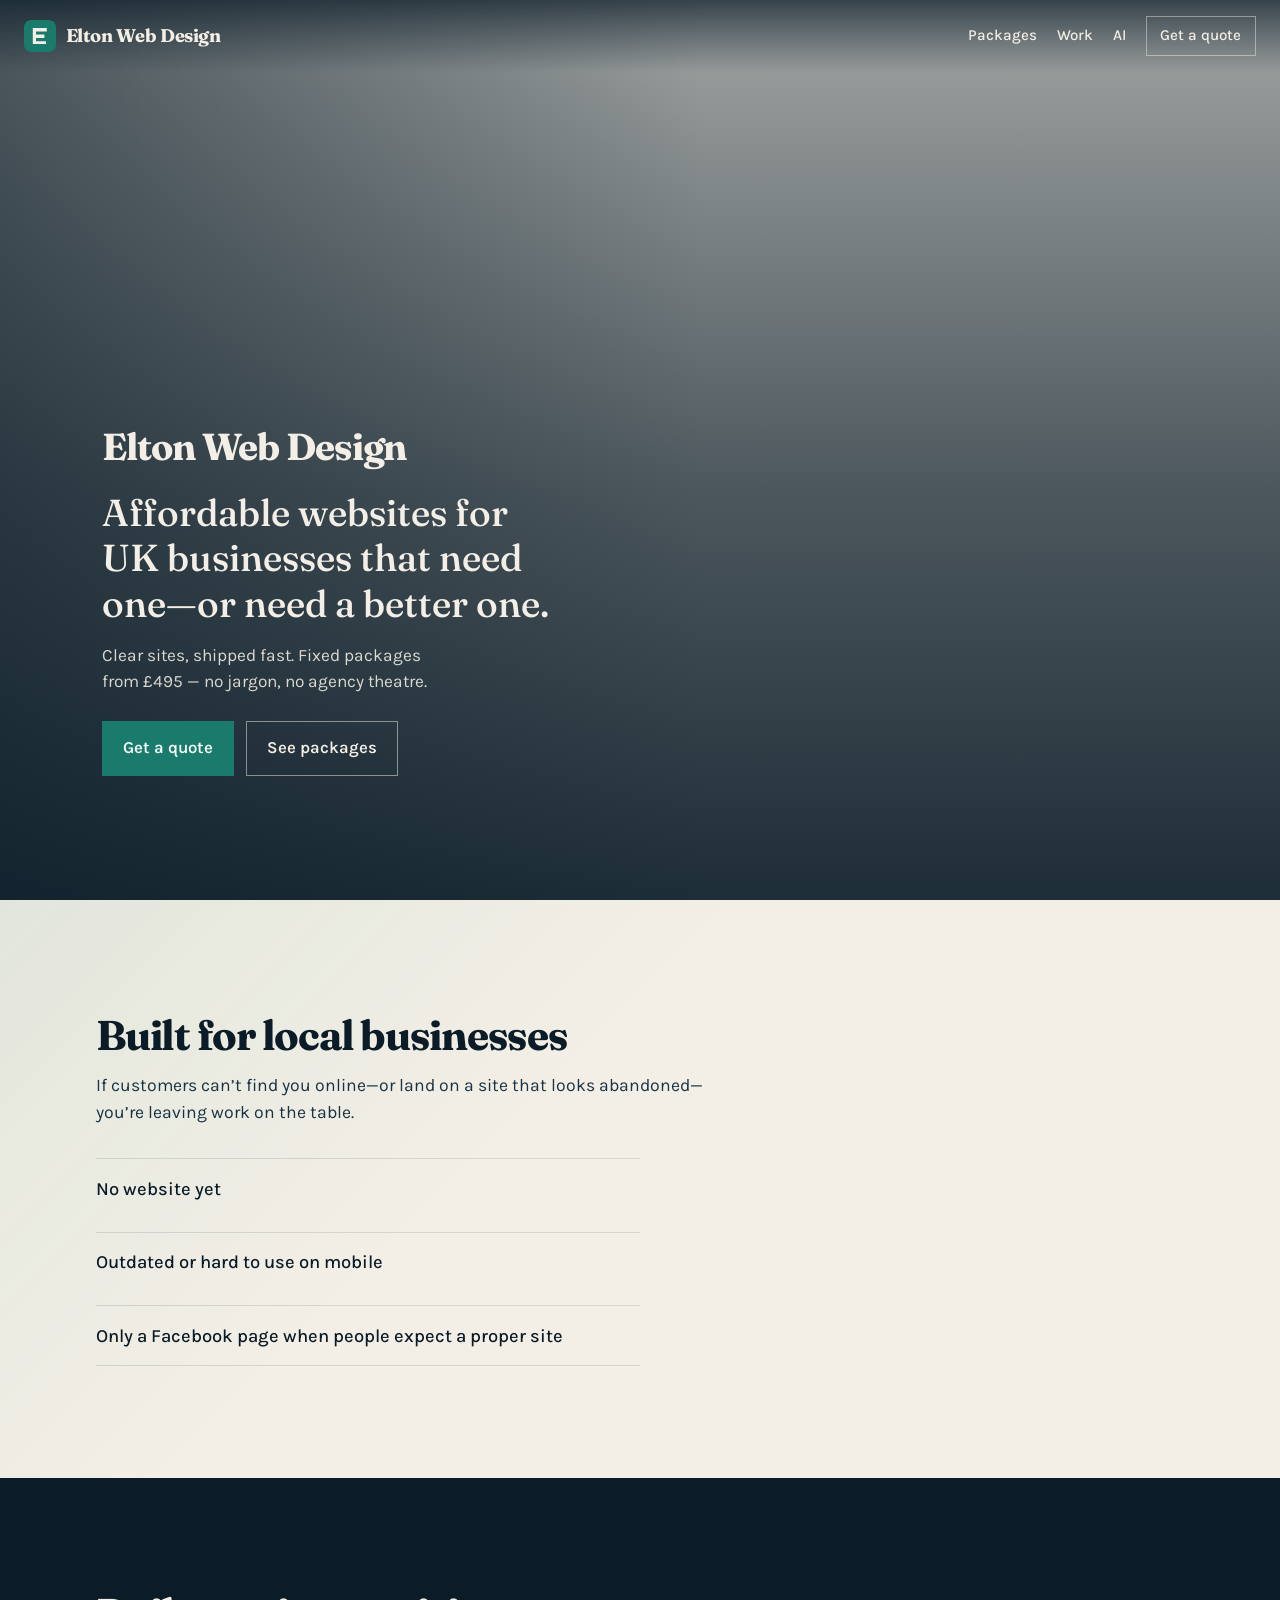
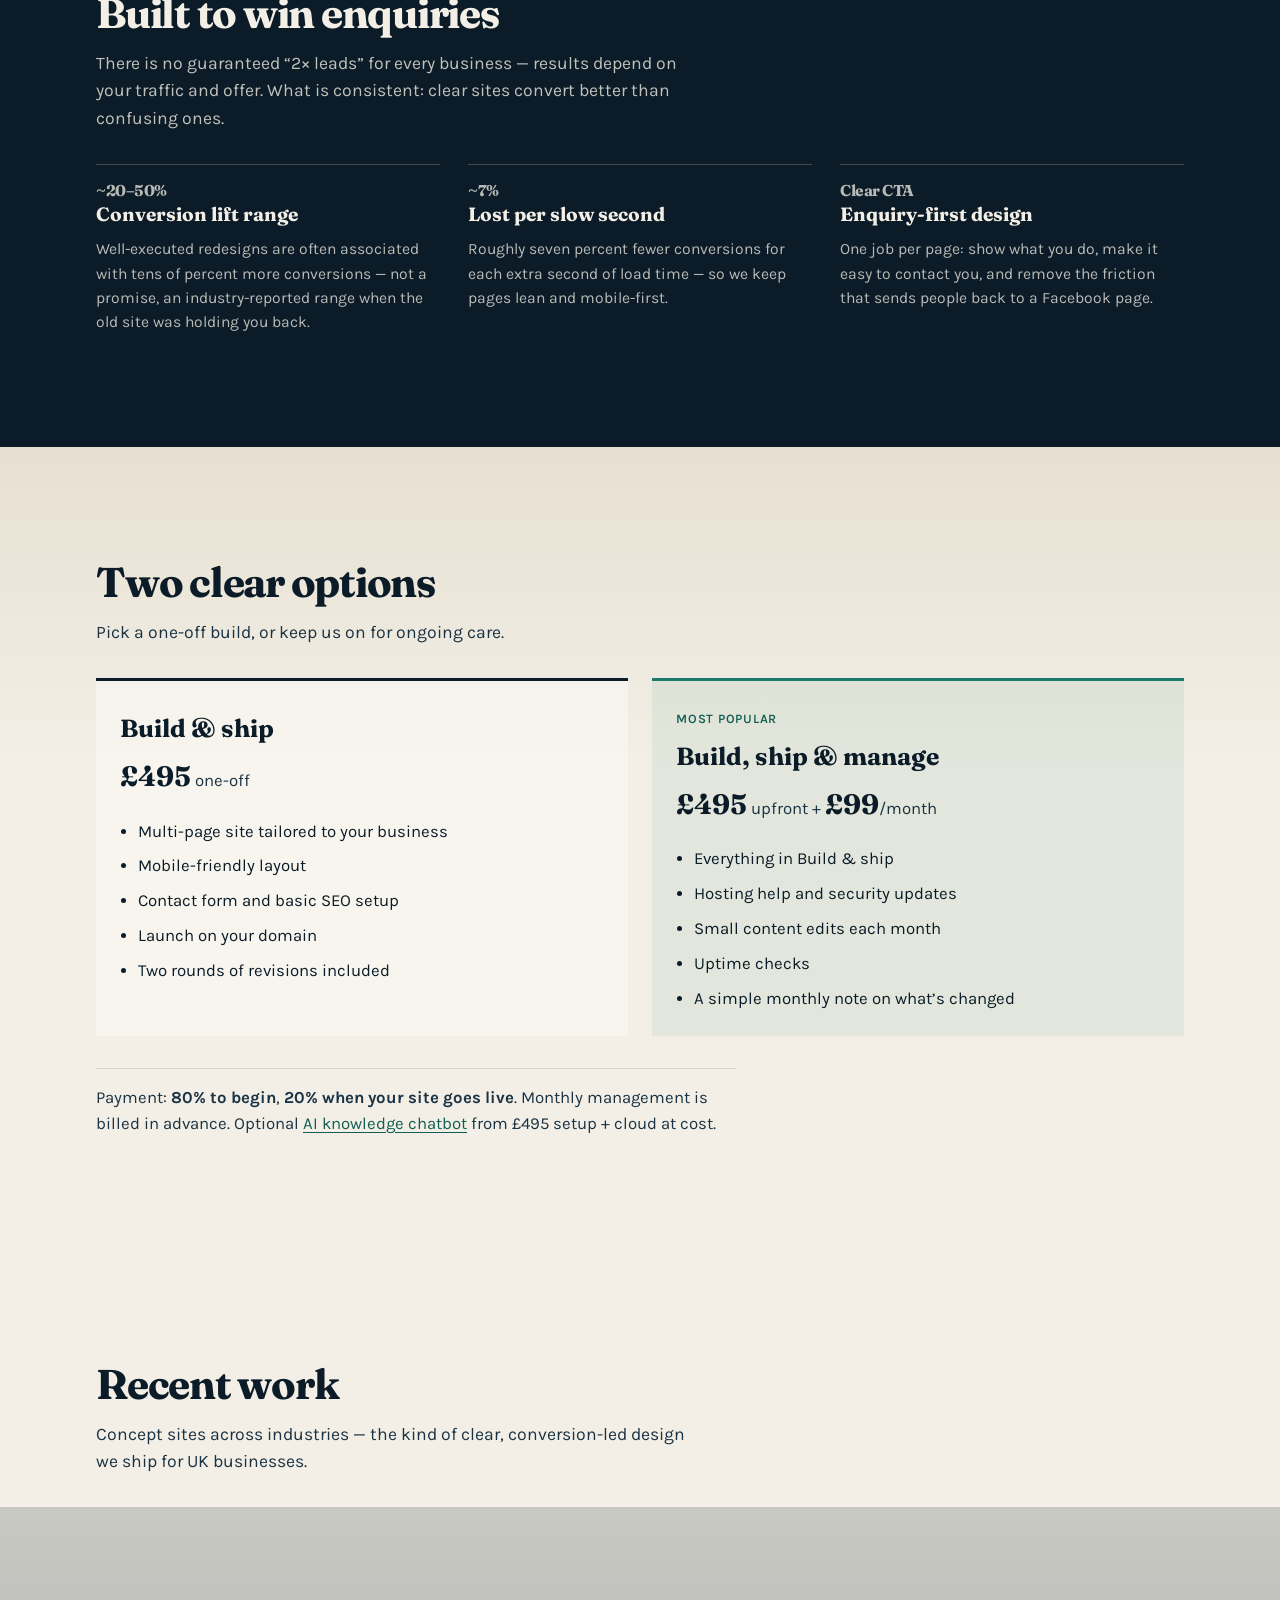
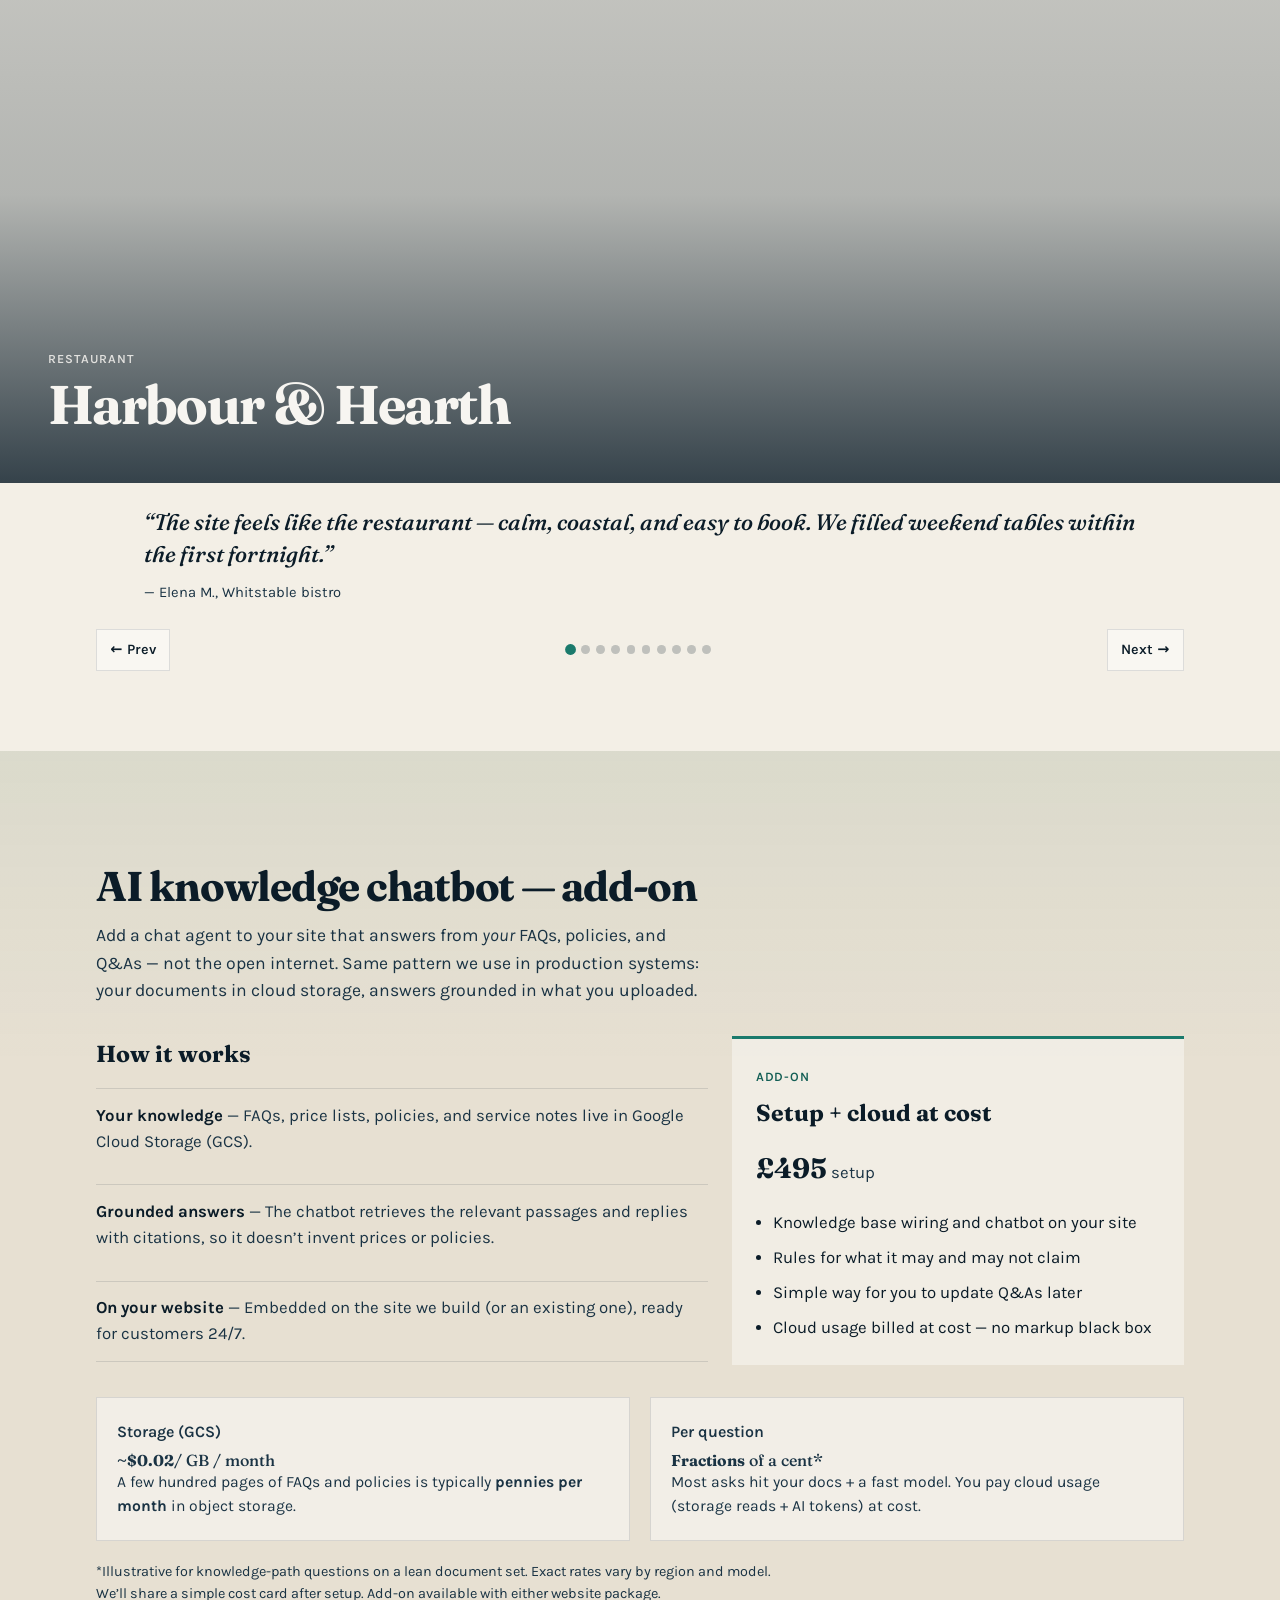
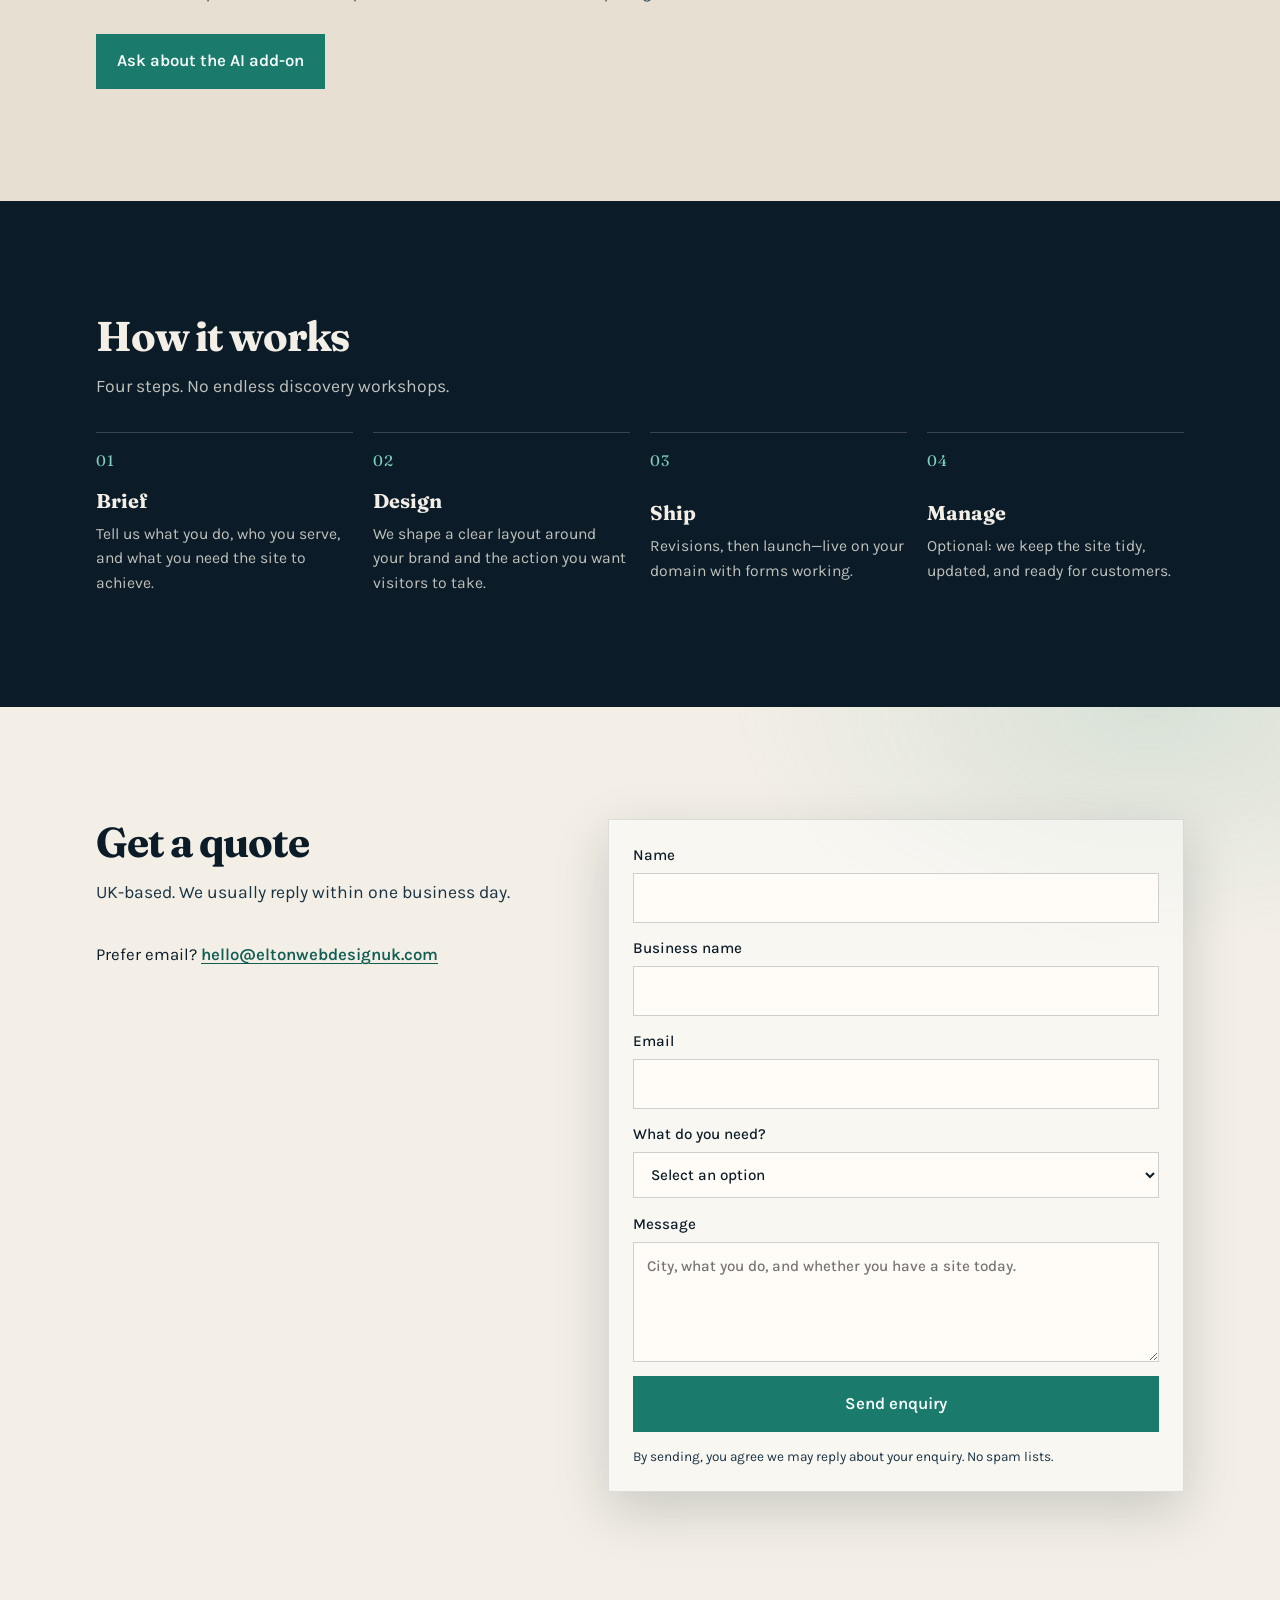
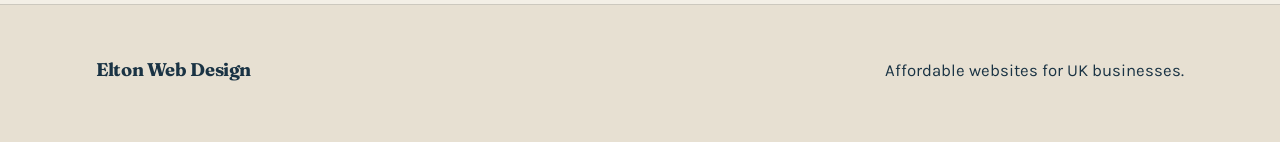
==== commit e46aa4cd: "Add SVG logo and favicon for Elton Web Design branding. Wire the monogram into the header and favico" ====
--- a/index.html
+++ b/index.html
@@ -14,11 +14,16 @@
       href="https://fonts.googleapis.com/css2?family=Fraunces:opsz,wght@9..144,500;9..144,700&family=Karla:wght@400;500;600&display=swap"
       rel="stylesheet"
     />
+    <link rel="icon" href="/favicon.svg" type="image/svg+xml" />
+    <link rel="apple-touch-icon" href="/apple-touch-icon.png" />
     <link rel="stylesheet" href="styles.css" />
   </head>
   <body>
     <header class="site-header">
-      <a class="logo" href="#top">Elton Web Design</a>
+      <a class="logo" href="#top">
+        <img src="logo.svg" alt="" width="32" height="32" class="logo-mark" />
+        <span>Elton Web Design</span>
+      </a>
       <nav class="nav" aria-label="Primary">
         <a href="#packages">Packages</a>
         <a href="#work">Work</a>
@@ -447,7 +452,29 @@
               <a href="mailto:hello@eltonwebdesignuk.com">hello@eltonwebdesignuk.com</a>
             </p>
           </div>
-          <form class="contact-form" action="mailto:hello@eltonwebdesignuk.com" method="post" enctype="text/plain">
+          <form
+            class="contact-form"
+            action="https://formsubmit.co/hello@eltonwebdesignuk.com"
+            method="post"
+          >
+            <input type="hidden" name="_subject" value="New enquiry — Elton Web Design" />
+            <input
+              type="hidden"
+              name="_next"
+              value="https://eltonwebdesignuk.com/?enquiry=sent#contact"
+            />
+            <input type="hidden" name="_captcha" value="false" />
+            <input
+              type="text"
+              name="_honey"
+              class="form-honey"
+              tabindex="-1"
+              autocomplete="off"
+              aria-hidden="true"
+            />
+            <p class="form-success" id="form-success" hidden role="status">
+              Thanks — your enquiry was sent. We’ll reply within one business day.
+            </p>
             <label>
               Name
               <input type="text" name="name" required autocomplete="name" />
--- a/styles.css
+++ b/styles.css
@@ -75,10 +75,19 @@
 }
 
 .logo {
+  display: inline-flex;
+  align-items: center;
+  gap: 0.6rem;
   font-family: var(--font-display);
   font-weight: 700;
   font-size: 1.15rem;
   letter-spacing: -0.02em;
+}
+
+.logo-mark {
+  flex-shrink: 0;
+  width: 2rem;
+  height: 2rem;
 }
 
 .nav {
@@ -789,6 +798,24 @@
   color: var(--ink-soft);
 }
 
+.form-honey {
+  position: absolute;
+  left: -9999px;
+  width: 1px;
+  height: 1px;
+  opacity: 0;
+}
+
+.form-success {
+  margin: 0 0 0.5rem;
+  padding: 0.85rem 1rem;
+  background: rgba(26, 122, 108, 0.12);
+  border: 1px solid rgba(26, 122, 108, 0.35);
+  color: var(--teal-deep);
+  font-weight: 500;
+  font-size: 0.95rem;
+}
+
 .site-footer {
   padding: 2rem 0 2.5rem;
   border-top: 1px solid var(--line);
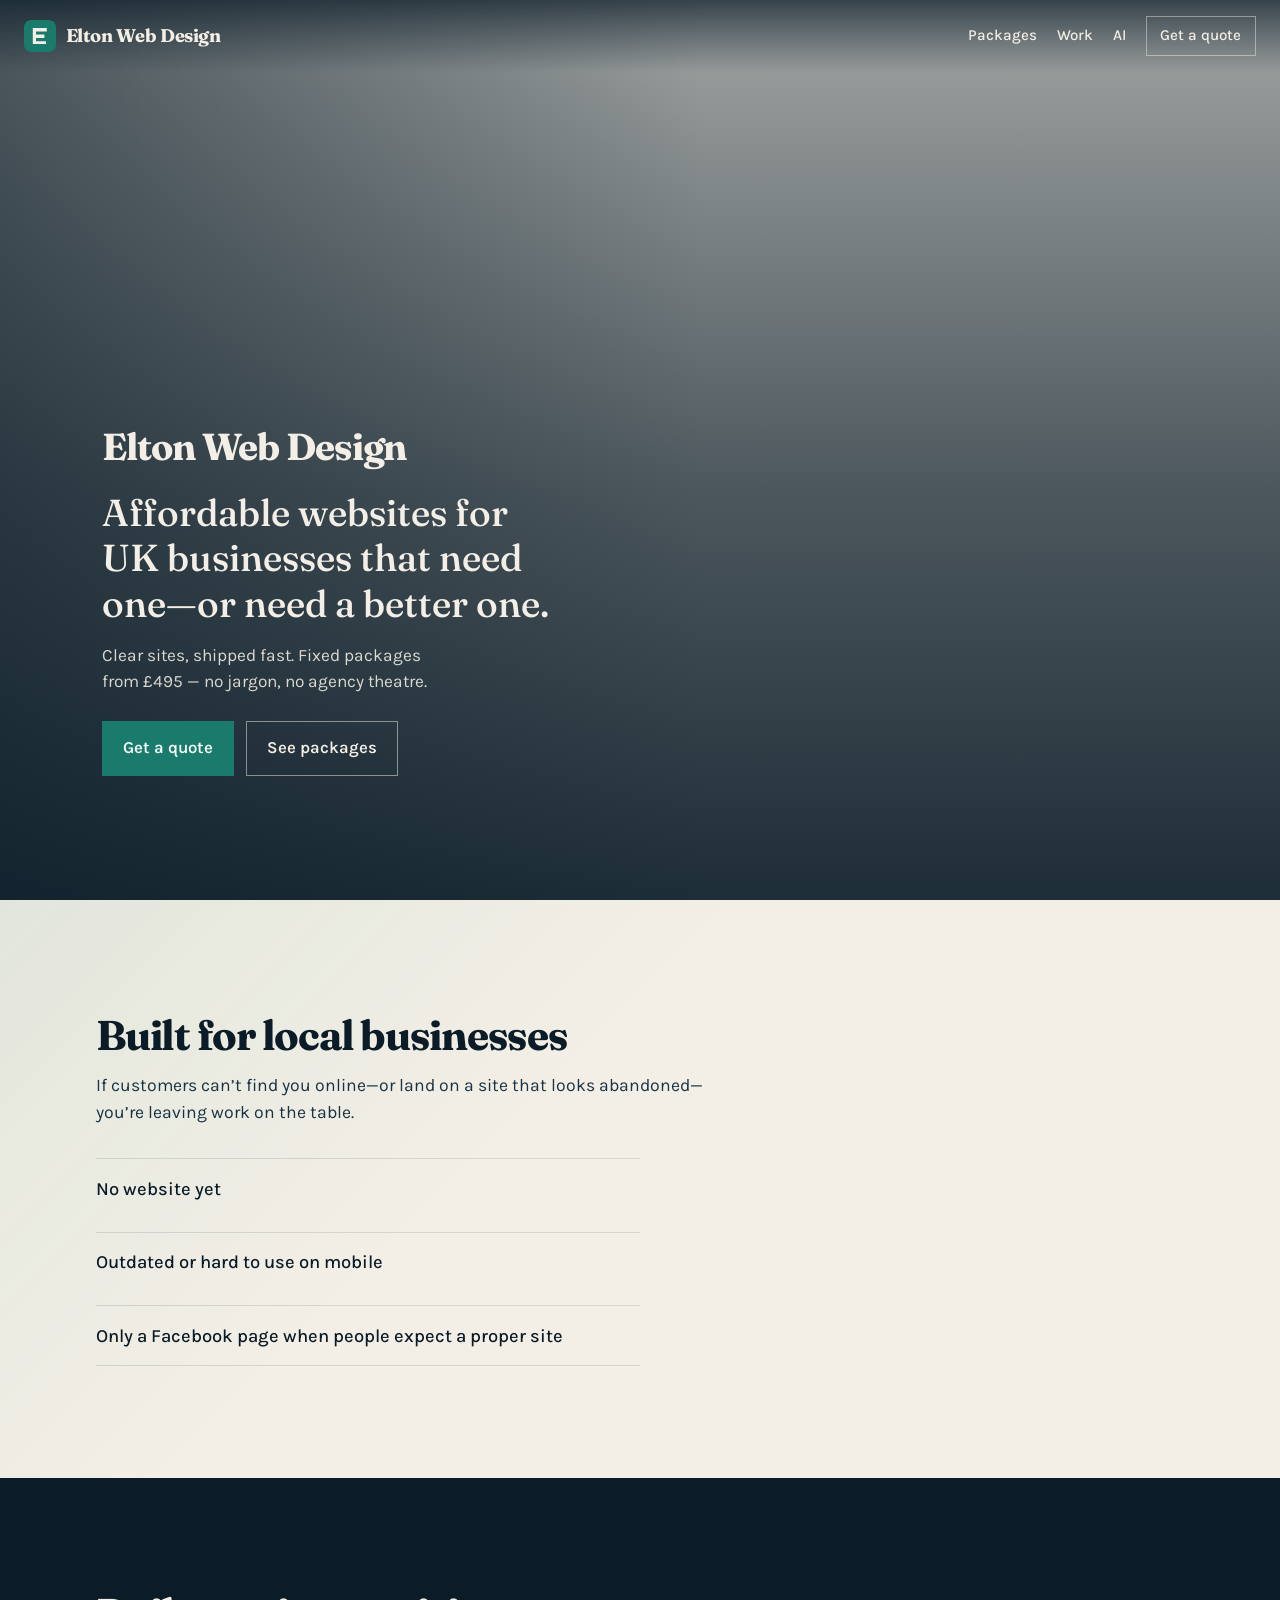
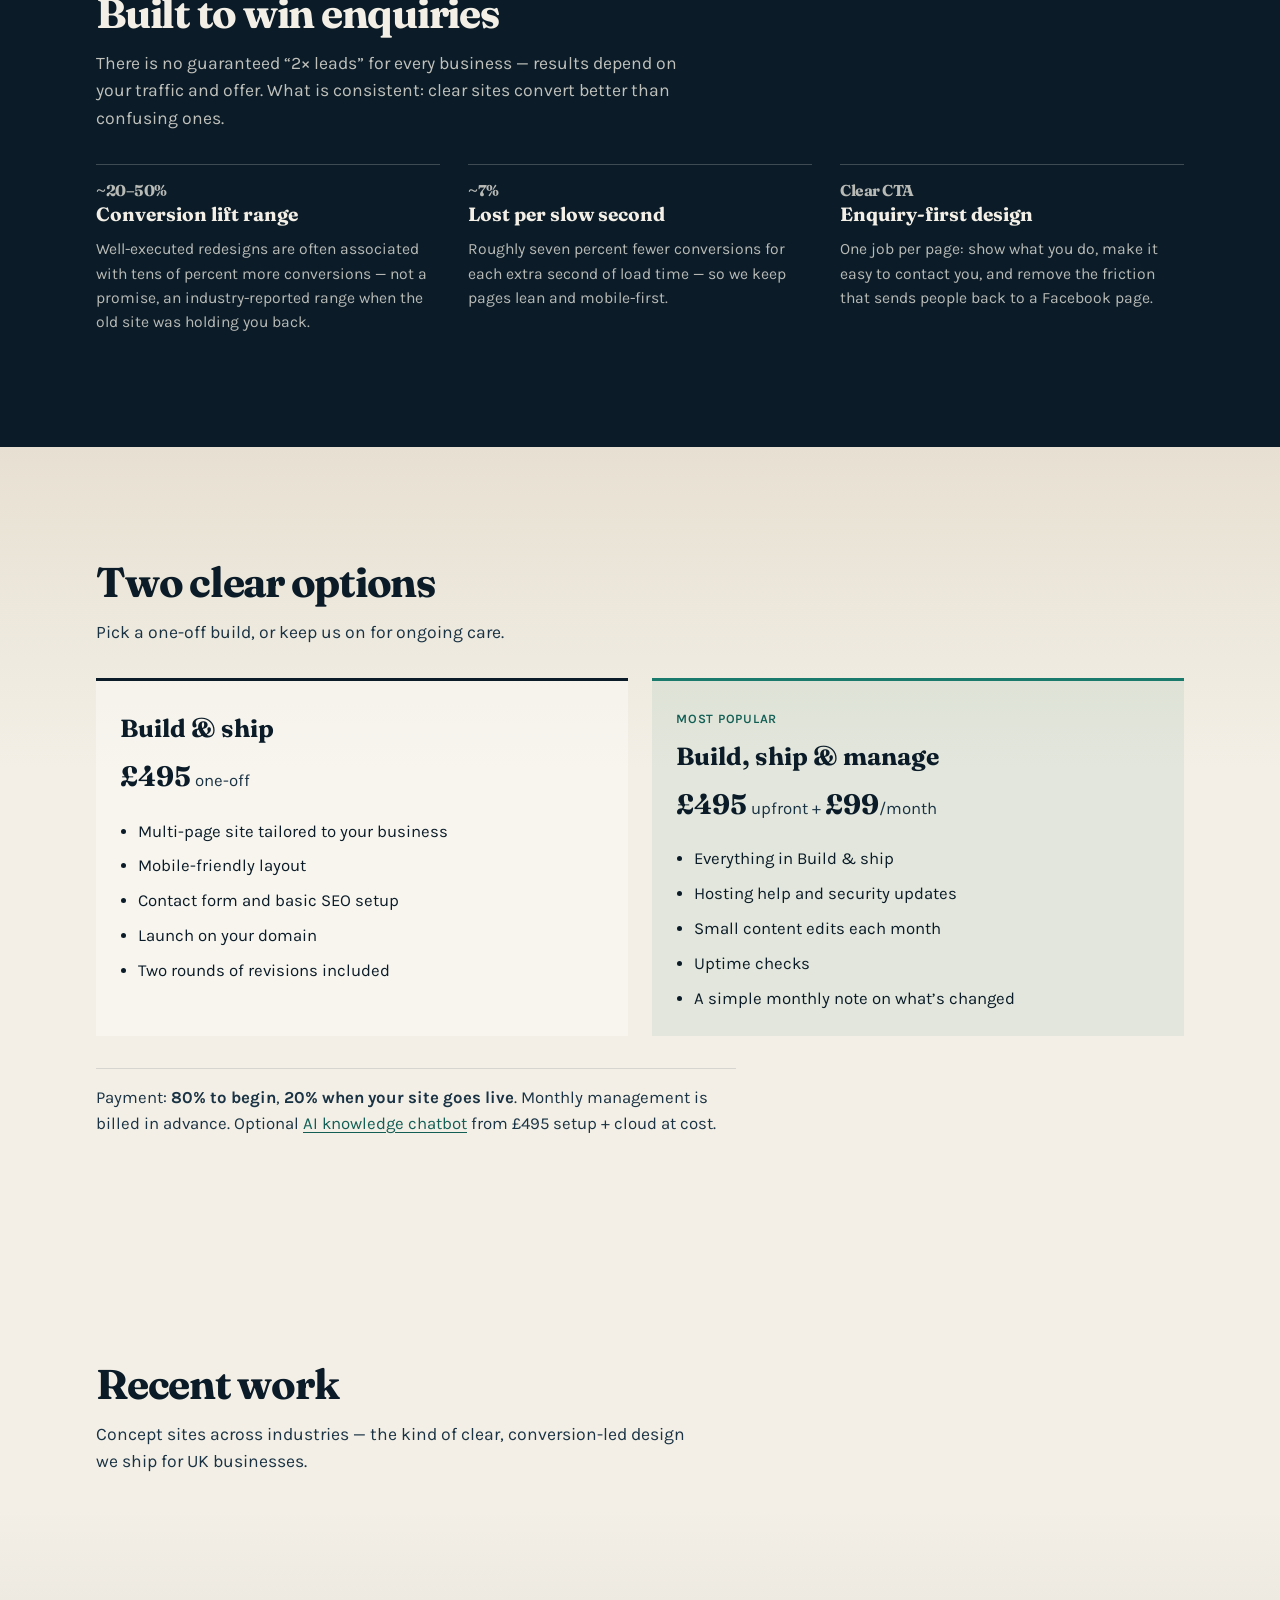
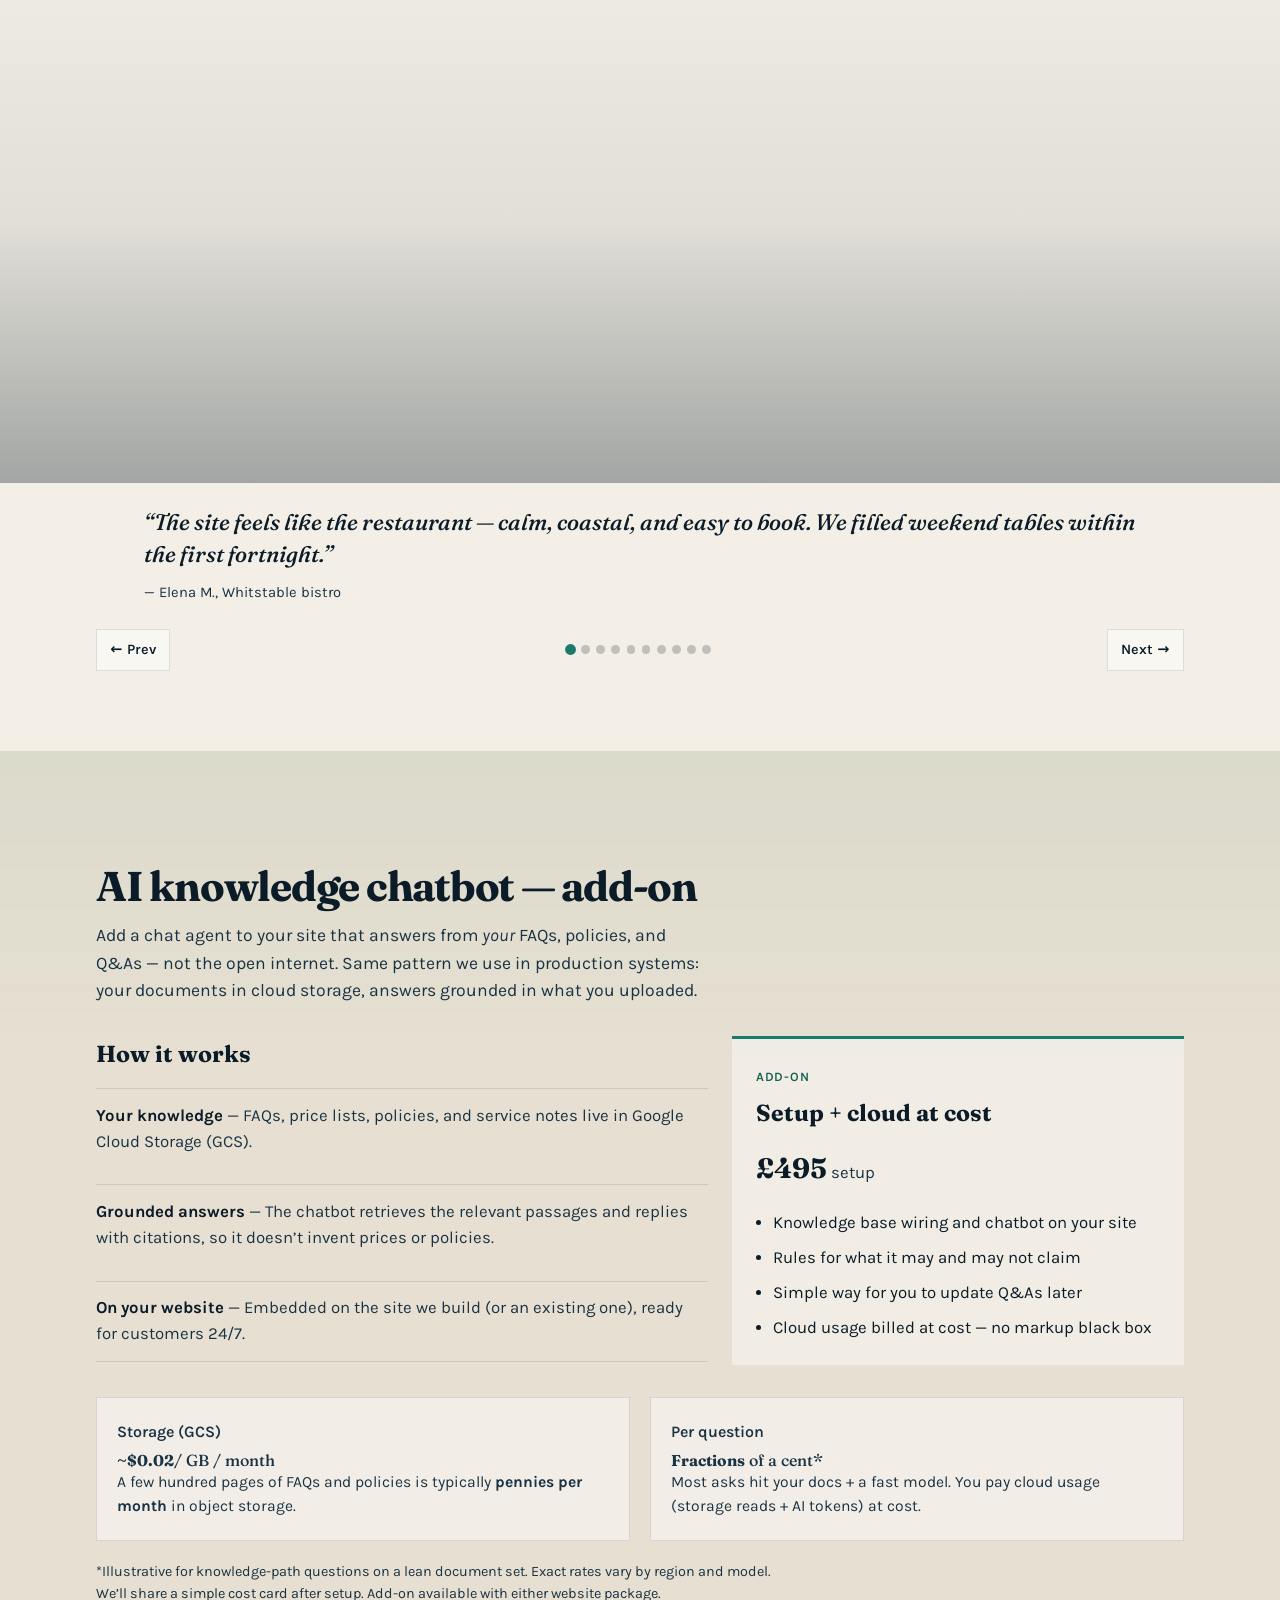
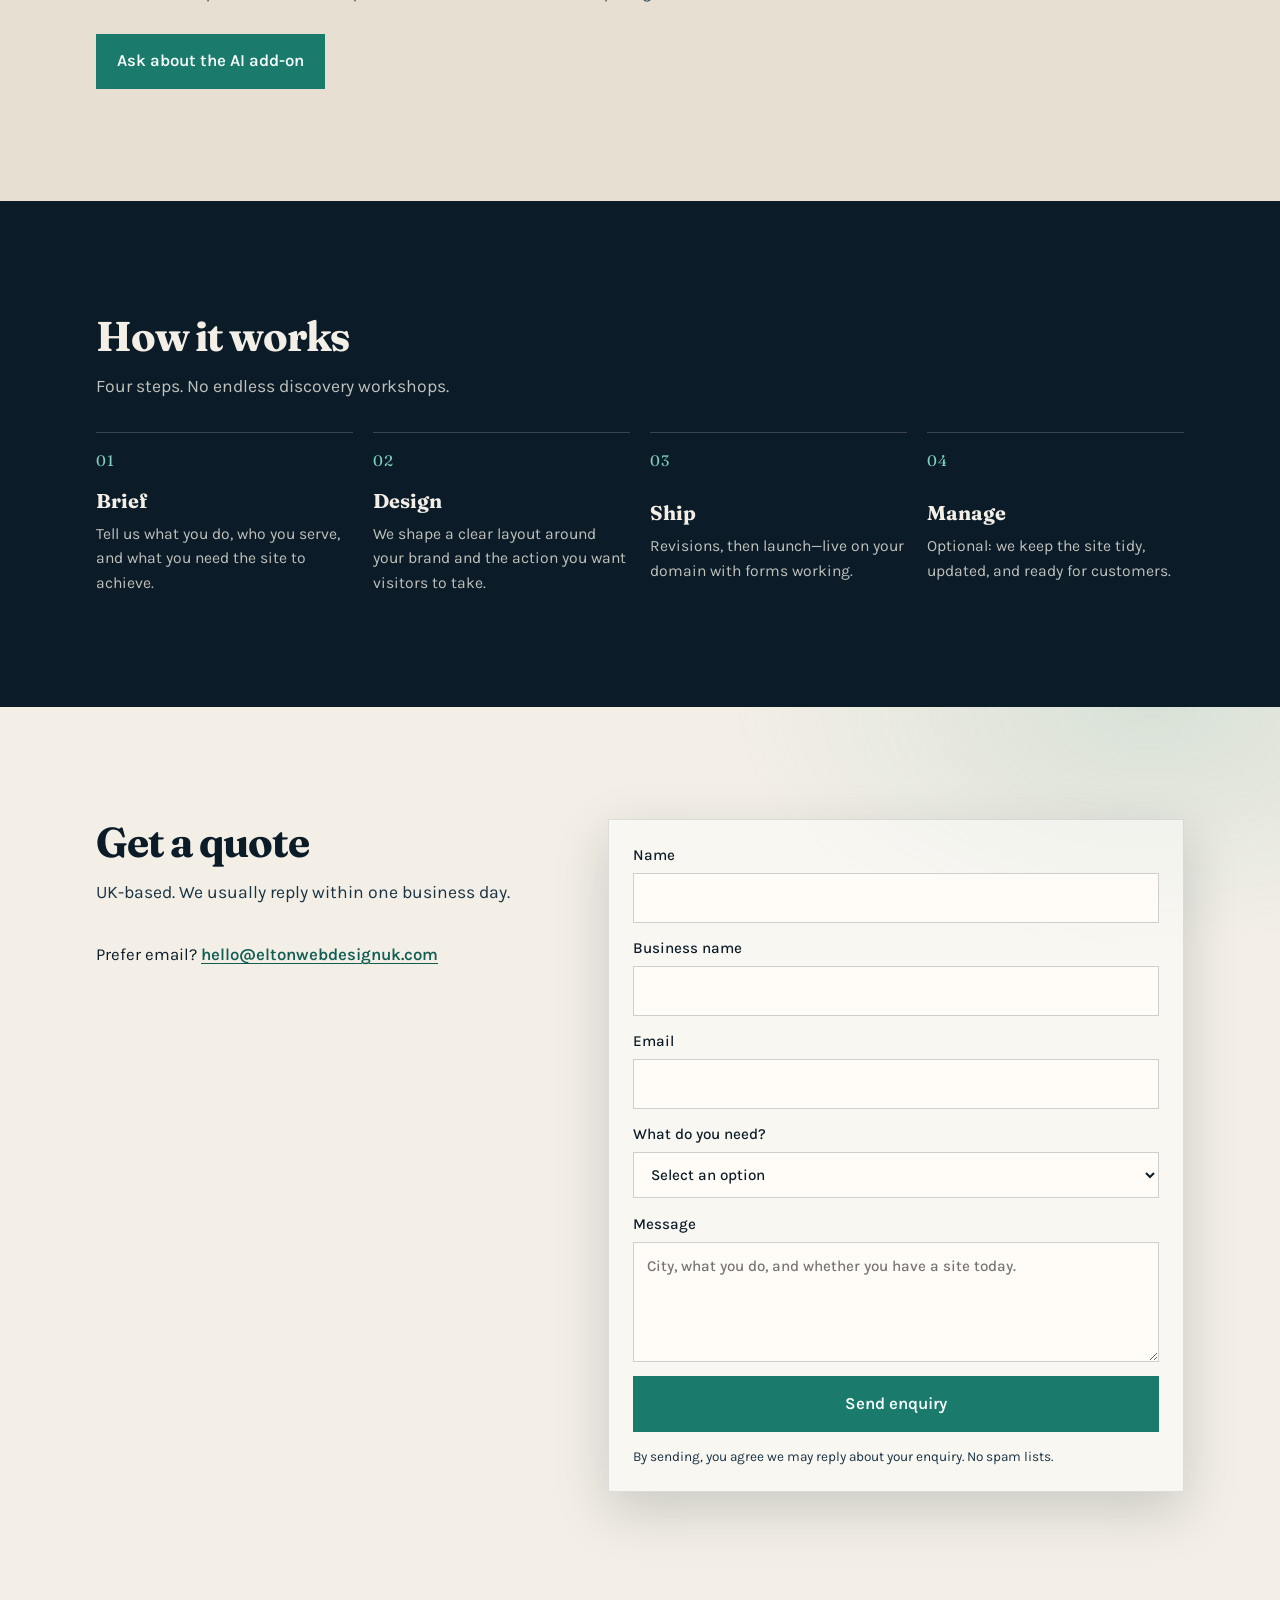
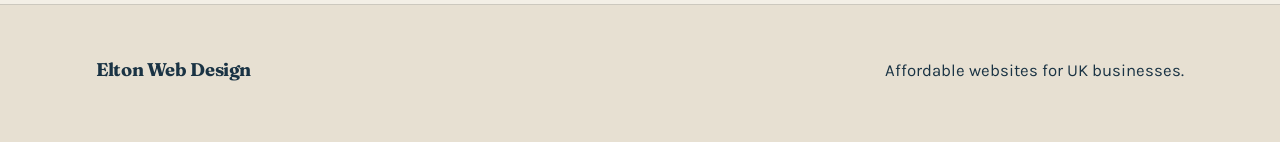
==== commit 74ee3494: "Show carousel slides as photos only; fix Lineform hero image. Co-authored-by: Cursor <cursoragent@cu" ====
--- a/index.html
+++ b/index.html
@@ -154,13 +154,10 @@
                 <a
                   class="slide-preview"
                   href="portfolio/harbour-hearth.html"
+                  aria-label="Restaurant website demo"
                   style="--hero: url('https://images.unsplash.com/photo-1414235077428-338989a2e8c0?w=1800&amp;q=80')"
                 >
                   <span class="slide-scrim" aria-hidden="true"></span>
-                  <span class="slide-copy">
-                    <span class="slide-industry">Restaurant</span>
-                    <span class="slide-name">Harbour &amp; Hearth</span>
-                  </span>
                 </a>
                 <blockquote class="slide-quote">
                   <p>“The site feels like the restaurant — calm, coastal, and easy to book. We filled weekend tables within the first fortnight.”</p>
@@ -171,13 +168,10 @@
                 <a
                   class="slide-preview"
                   href="portfolio/ashworth-hale.html"
+                  aria-label="Law firm website demo"
                   style="--hero: url('https://images.unsplash.com/photo-1589829545856-d10d557cf95f?w=1800&amp;q=80')"
                 >
                   <span class="slide-scrim" aria-hidden="true"></span>
-                  <span class="slide-copy">
-                    <span class="slide-industry">Law</span>
-                    <span class="slide-name">Ashworth &amp; Hale</span>
-                  </span>
                 </a>
                 <blockquote class="slide-quote">
                   <p>“Professional without being stuffy. Clients now enquire through the site instead of calling the wrong number.”</p>
@@ -188,13 +182,10 @@
                 <a
                   class="slide-preview"
                   href="portfolio/oakdale-dental.html"
+                  aria-label="Dental practice website demo"
                   style="--hero: url('https://images.unsplash.com/photo-1629909613654-28e377c37b09?w=1800&amp;q=80')"
                 >
                   <span class="slide-scrim" aria-hidden="true"></span>
-                  <span class="slide-copy">
-                    <span class="slide-industry">Dental</span>
-                    <span class="slide-name">Oakdale Dental</span>
-                  </span>
                 </a>
                 <blockquote class="slide-quote">
                   <p>“Online booking went live with the new site. Our reception desk finally has breathing room.”</p>
@@ -205,13 +196,10 @@
                 <a
                   class="slide-preview"
                   href="portfolio/forge-athletic.html"
+                  aria-label="Fitness gym website demo"
                   style="--hero: url('https://images.unsplash.com/photo-1534438327276-14e5300c3a48?w=1800&amp;q=80')"
                 >
                   <span class="slide-scrim" aria-hidden="true"></span>
-                  <span class="slide-copy">
-                    <span class="slide-industry">Fitness</span>
-                    <span class="slide-name">Forge Athletic</span>
-                  </span>
                 </a>
                 <blockquote class="slide-quote">
                   <p>“Looks like a proper gym brand, not a template. Free-week sign-ups spiked the week we launched.”</p>
@@ -222,13 +210,10 @@
                 <a
                   class="slide-preview"
                   href="portfolio/northline-estates.html"
+                  aria-label="Real estate website demo"
                   style="--hero: url('https://images.unsplash.com/photo-1600596542815-ffad4c1539a9?w=1800&amp;q=80')"
                 >
                   <span class="slide-scrim" aria-hidden="true"></span>
-                  <span class="slide-copy">
-                    <span class="slide-industry">Real estate</span>
-                    <span class="slide-name">Northline Estates</span>
-                  </span>
                 </a>
                 <blockquote class="slide-quote">
                   <p>“Valuation requests come through cleanly now. Sellers take us more seriously before we’ve even visited.”</p>
@@ -239,13 +224,10 @@
                 <a
                   class="slide-preview"
                   href="portfolio/mill-bean.html"
+                  aria-label="Café website demo"
                   style="--hero: url('https://images.unsplash.com/photo-1495474472287-4d71bcdd2085?w=1800&amp;q=80')"
                 >
                   <span class="slide-scrim" aria-hidden="true"></span>
-                  <span class="slide-copy">
-                    <span class="slide-industry">Café</span>
-                    <span class="slide-name">Mill &amp; Bean</span>
-                  </span>
                 </a>
                 <blockquote class="slide-quote">
                   <p>“Hours and menu in one place — tourists stop guessing. Feels warm without looking homemade.”</p>
@@ -256,13 +238,10 @@
                 <a
                   class="slide-preview"
                   href="portfolio/ledger-co.html"
+                  aria-label="Accountancy website demo"
                   style="--hero: url('https://images.unsplash.com/photo-1454165804606-c3d57bc86b40?w=1800&amp;q=80')"
                 >
                   <span class="slide-scrim" aria-hidden="true"></span>
-                  <span class="slide-copy">
-                    <span class="slide-industry">Accountancy</span>
-                    <span class="slide-name">Ledger &amp; Co.</span>
-                  </span>
                 </a>
                 <blockquote class="slide-quote">
                   <p>“Clear pricing and a quote form that doesn’t scare freelancers off. Best marketing spend we’ve made.”</p>
@@ -273,13 +252,10 @@
                 <a
                   class="slide-preview"
                   href="portfolio/atelier-rose.html"
+                  aria-label="Salon website demo"
                   style="--hero: url('https://images.unsplash.com/photo-1560066984-138dadb4c035?w=1800&amp;q=80')"
                 >
                   <span class="slide-scrim" aria-hidden="true"></span>
-                  <span class="slide-copy">
-                    <span class="slide-industry">Salon</span>
-                    <span class="slide-name">Atelier Rose</span>
-                  </span>
                 </a>
                 <blockquote class="slide-quote">
                   <p>“Elegant enough for bridal enquiries. Booking requests doubled without us touching Instagram ads.”</p>
@@ -290,13 +266,10 @@
                 <a
                   class="slide-preview"
                   href="portfolio/brightwater-plumbing.html"
+                  aria-label="Trades website demo"
                   style="--hero: url('https://images.unsplash.com/photo-1585704032915-c3400ca199e7?w=1800&amp;q=80')"
                 >
                   <span class="slide-scrim" aria-hidden="true"></span>
-                  <span class="slide-copy">
-                    <span class="slide-industry">Trades</span>
-                    <span class="slide-name">Brightwater Plumbing</span>
-                  </span>
                 </a>
                 <blockquote class="slide-quote">
                   <p>“Big phone number, no fluff. Emergency calls went up the first wet weekend after launch.”</p>
@@ -307,13 +280,10 @@
                 <a
                   class="slide-preview"
                   href="portfolio/lineform-studio.html"
-                  style="--hero: url('https://images.unsplash.com/photo-1487958449943-2429e8be8624?w=1800&amp;q=80')"
-                >
-                  <span class="slide-scrim" aria-hidden="true"></span>
-                  <span class="slide-copy">
-                    <span class="slide-industry">Architecture</span>
-                    <span class="slide-name">Lineform Studio</span>
-                  </span>
+                  aria-label="Architecture website demo"
+                  style="--hero: url('https://images.unsplash.com/photo-1600607687939-ce8a6c25118c?w=1800&amp;q=80')"
+                >
+                  <span class="slide-scrim" aria-hidden="true"></span>
                 </a>
                 <blockquote class="slide-quote">
                   <p>“The portfolio finally matches the work. Serious clients find us — tyre-kickers bounce.”</p>
--- a/styles.css
+++ b/styles.css
@@ -443,9 +443,9 @@
 .slide-preview:hover .slide-scrim {
   background: linear-gradient(
     to top,
-    rgba(11, 28, 40, 0.88) 0%,
-    rgba(11, 28, 40, 0.35) 55%,
-    rgba(11, 28, 40, 0.2) 100%
+    rgba(11, 28, 40, 0.45) 0%,
+    rgba(11, 28, 40, 0.12) 50%,
+    transparent 100%
   );
 }
 
@@ -454,37 +454,12 @@
   inset: 0;
   background: linear-gradient(
     to top,
-    rgba(11, 28, 40, 0.82) 0%,
-    rgba(11, 28, 40, 0.28) 50%,
-    rgba(11, 28, 40, 0.18) 100%
+    rgba(11, 28, 40, 0.35) 0%,
+    rgba(11, 28, 40, 0.08) 45%,
+    transparent 100%
   );
   transition: background 0.35s ease;
   pointer-events: none;
-}
-
-.slide-copy {
-  position: relative;
-  z-index: 1;
-  display: flex;
-  flex-direction: column;
-  gap: 0.35rem;
-  max-width: 40rem;
-}
-
-.slide-industry {
-  font-size: 0.78rem;
-  font-weight: 600;
-  letter-spacing: 0.08em;
-  text-transform: uppercase;
-  opacity: 0.85;
-}
-
-.slide-name {
-  font-family: var(--font-display);
-  font-size: clamp(2rem, 5vw, 3.4rem);
-  font-weight: 700;
-  letter-spacing: -0.03em;
-  line-height: 1.1;
 }
 
 .slide-quote {
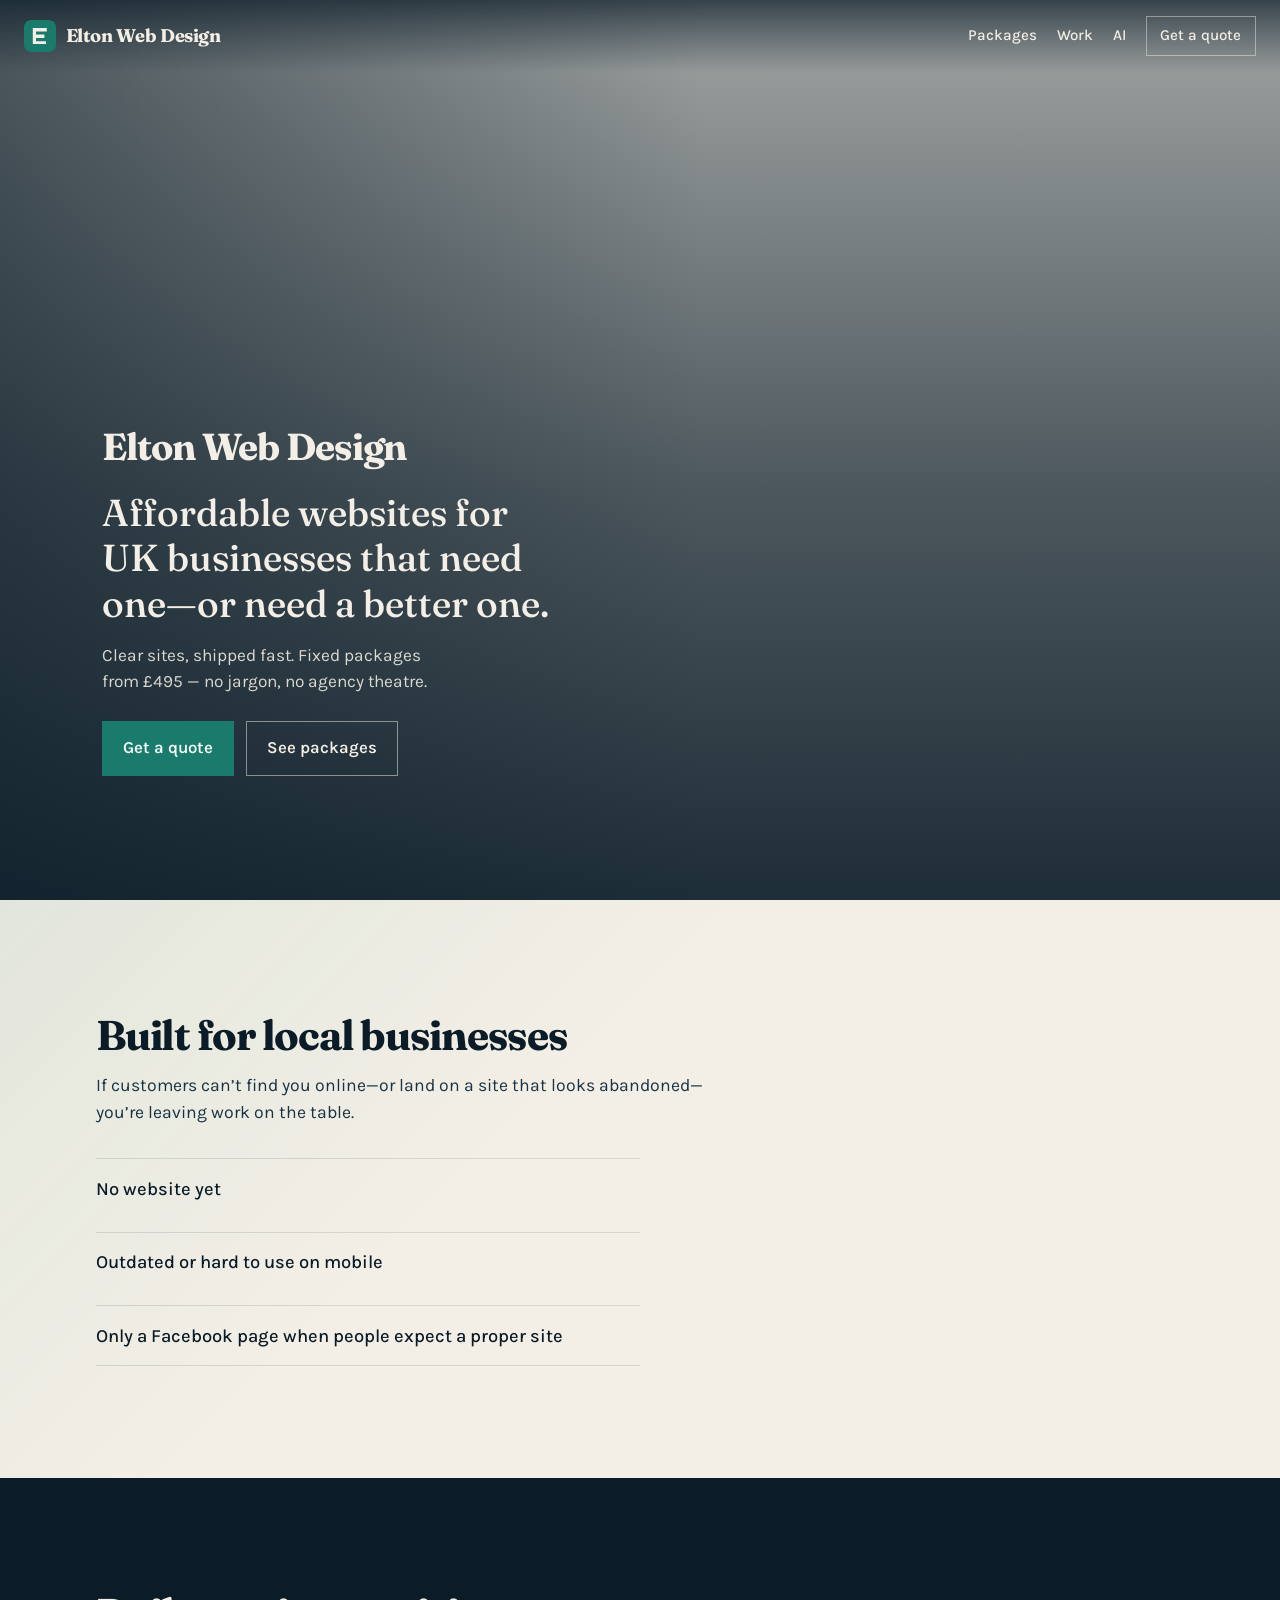
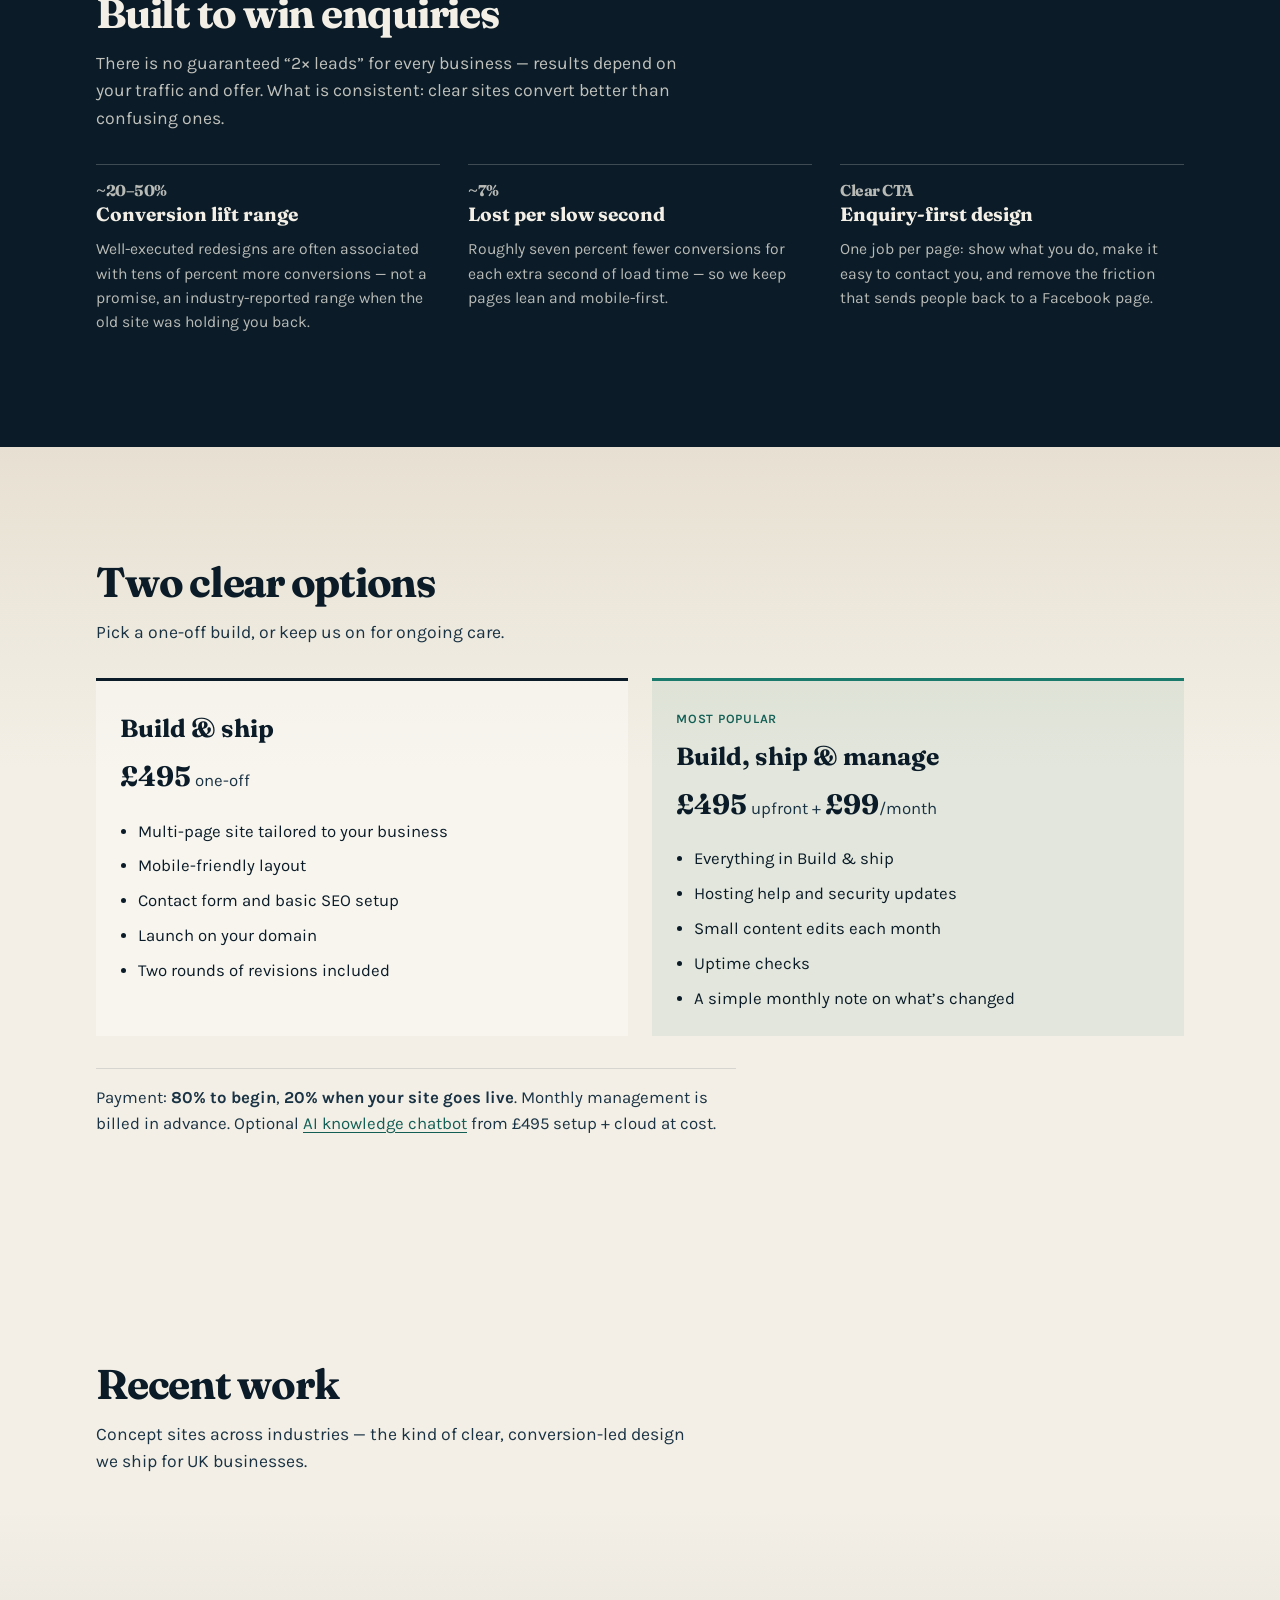
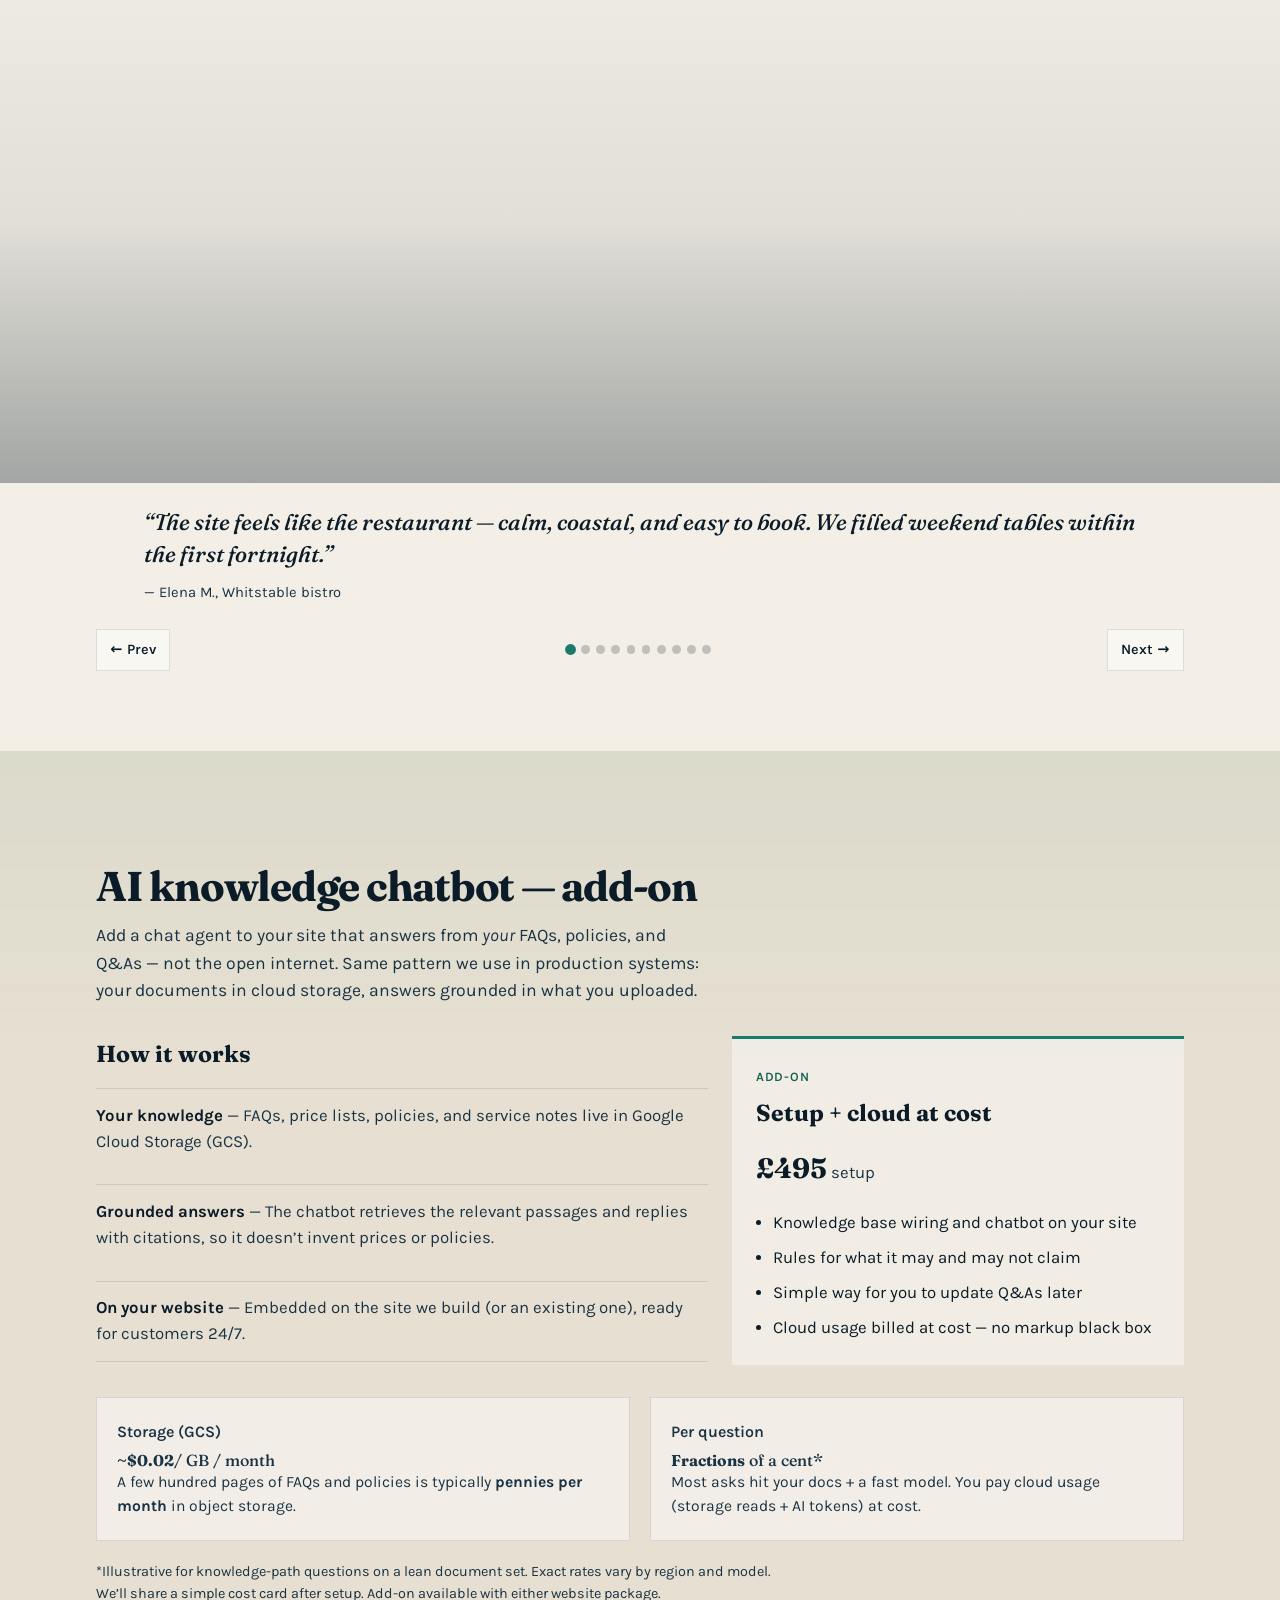
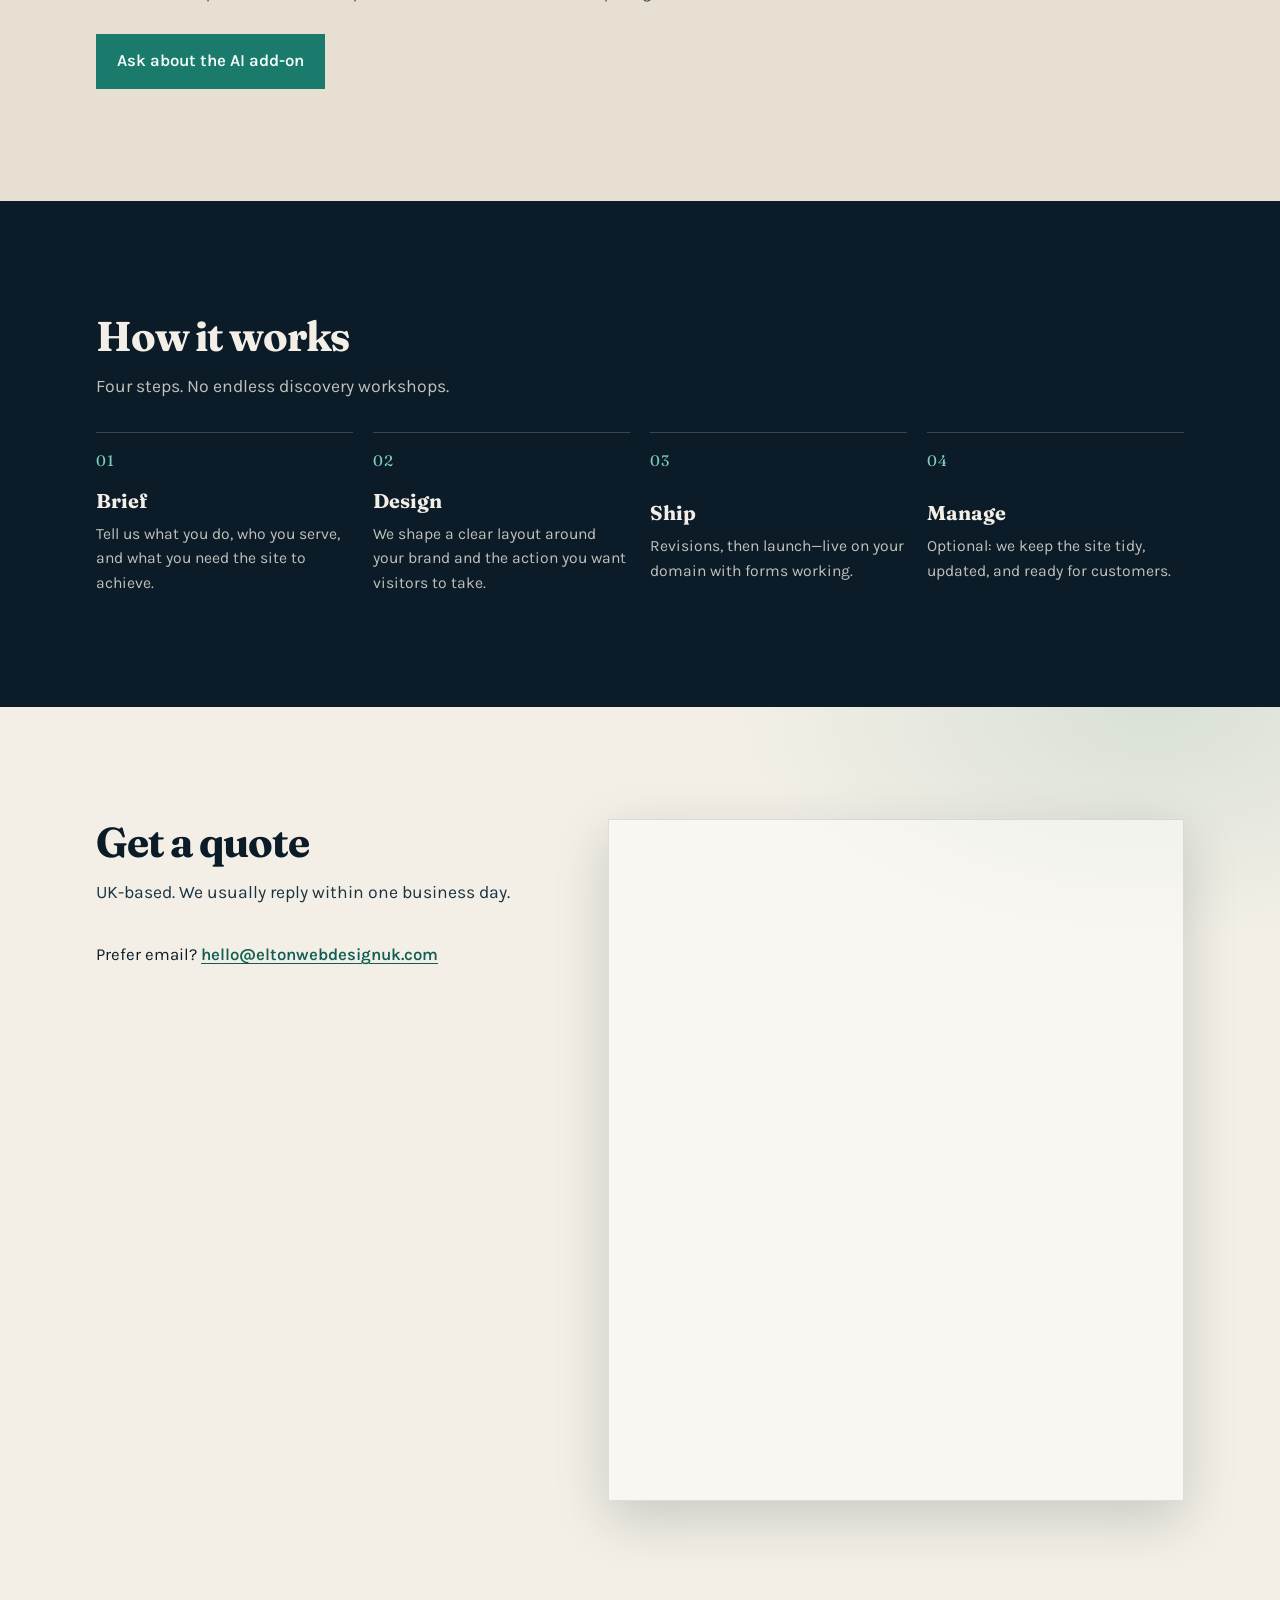
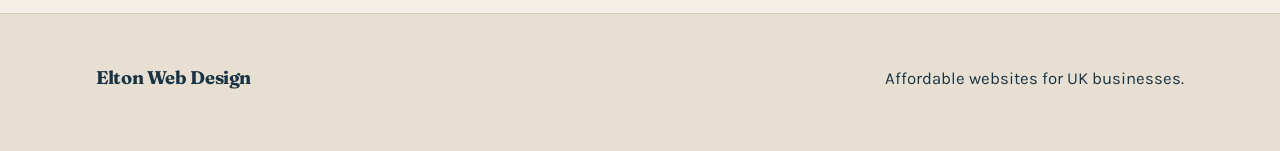
==== commit c3716ff9: "Replace FormSubmit with embedded Zoho contact form. Co-authored-by: Cursor <cursoragent@cursor.com>" ====
--- a/index.html
+++ b/index.html
@@ -422,61 +422,45 @@
               <a href="mailto:hello@eltonwebdesignuk.com">hello@eltonwebdesignuk.com</a>
             </p>
           </div>
-          <form
-            class="contact-form"
-            action="https://formsubmit.co/hello@eltonwebdesignuk.com"
-            method="post"
-          >
-            <input type="hidden" name="_subject" value="New enquiry — Elton Web Design" />
-            <input
-              type="hidden"
-              name="_next"
-              value="https://eltonwebdesignuk.com/?enquiry=sent#contact"
-            />
-            <input type="hidden" name="_captcha" value="false" />
-            <input
-              type="text"
-              name="_honey"
-              class="form-honey"
-              tabindex="-1"
-              autocomplete="off"
-              aria-hidden="true"
-            />
-            <p class="form-success" id="form-success" hidden role="status">
-              Thanks — your enquiry was sent. We’ll reply within one business day.
-            </p>
-            <label>
-              Name
-              <input type="text" name="name" required autocomplete="name" />
-            </label>
-            <label>
-              Business name
-              <input type="text" name="business" required />
-            </label>
-            <label>
-              Email
-              <input type="email" name="email" required autocomplete="email" />
-            </label>
-            <label>
-              What do you need?
-              <select name="package" required>
-                <option value="">Select an option</option>
-                <option value="build-ship">Build &amp; ship — £495</option>
-                <option value="build-manage">Build, ship &amp; manage — £495 + £99/mo</option>
-                <option value="build-ai">Website + AI chatbot add-on</option>
-                <option value="ai-only">AI chatbot add-on only — £495 + cloud</option>
-                <option value="not-sure">Not sure yet</option>
-              </select>
-            </label>
-            <label>
-              Message
-              <textarea name="message" rows="4" placeholder="City, what you do, and whether you have a site today."></textarea>
-            </label>
-            <button class="btn btn-primary" type="submit">Send enquiry</button>
-            <p class="form-note">
-              By sending, you agree we may reply about your enquiry. No spam lists.
-            </p>
-          </form>
+          <div class="contact-embed">
+            <iframe
+              id="ziframe_1969"
+              aria-label="Elton Web Design Contact"
+              title="Elton Web Design Contact"
+              src="https://forms.zohopublic.com/helloeltonweb1/form/EltonWebDesignContact/formperma/BBO2E4EA9Z9qQsKgEucC1cyPForL_DnfTIhOjBXY4Tw"
+            ></iframe>
+          </div>
+          <script>
+            (function () {
+              try {
+                var zf_frame = document.getElementById("ziframe_1969");
+                var ifrmSrc = zf_frame.src;
+                if (!/[?&]referrername=/.test(ifrmSrc)) {
+                  var rfr = window.location.href;
+                  try {
+                    rfr =
+                      window.self !== window.top
+                        ? window.top.location.href
+                        : /^https?:\/\/[\w.-]+\.[a-zA-Z]{2,}/i.test(rfr)
+                          ? rfr
+                          : "";
+                  } catch (e) {}
+                  if (rfr) {
+                    if (rfr.length > 1800) {
+                      var q = rfr.indexOf("?");
+                      if (q > -1) rfr = rfr.substring(0, q);
+                      if (rfr.length > 1800) rfr = rfr.substring(0, 1800);
+                    }
+                    ifrmSrc +=
+                      (ifrmSrc.indexOf("?") > 0 ? "&" : "?") +
+                      "referrername=" +
+                      encodeURIComponent(rfr);
+                  }
+                }
+                if (zf_frame.src !== ifrmSrc) zf_frame.src = ifrmSrc;
+              } catch (e) {}
+            })();
+          </script>
         </div>
       </section>
     </main>
--- a/styles.css
+++ b/styles.css
@@ -734,61 +734,18 @@
   font-weight: 600;
 }
 
-.contact-form {
-  display: grid;
-  gap: 0.9rem;
-  padding: 1.5rem;
+.contact-embed {
   background: rgba(255, 255, 255, 0.45);
   border: 1px solid var(--line);
   box-shadow: var(--shadow);
-}
-
-.contact-form label {
-  display: grid;
-  gap: 0.35rem;
-  font-weight: 500;
-  font-size: 0.95rem;
-}
-
-.contact-form input,
-.contact-form select,
-.contact-form textarea {
-  font: inherit;
-  padding: 0.75rem 0.85rem;
-  border: 1px solid rgba(11, 28, 40, 0.2);
-  background: #fffcf7;
-  color: var(--ink);
-}
-
-.contact-form input:focus,
-.contact-form select:focus,
-.contact-form textarea:focus {
-  outline: 2px solid rgba(26, 122, 108, 0.45);
-  outline-offset: 1px;
-}
-
-.form-note {
-  margin: 0;
-  font-size: 0.85rem;
-  color: var(--ink-soft);
-}
-
-.form-honey {
-  position: absolute;
-  left: -9999px;
-  width: 1px;
-  height: 1px;
-  opacity: 0;
-}
-
-.form-success {
-  margin: 0 0 0.5rem;
-  padding: 0.85rem 1rem;
-  background: rgba(26, 122, 108, 0.12);
-  border: 1px solid rgba(26, 122, 108, 0.35);
-  color: var(--teal-deep);
-  font-weight: 500;
-  font-size: 0.95rem;
+  overflow: hidden;
+}
+
+.contact-embed iframe {
+  display: block;
+  width: 100%;
+  min-height: 680px;
+  border: none;
 }
 
 .site-footer {
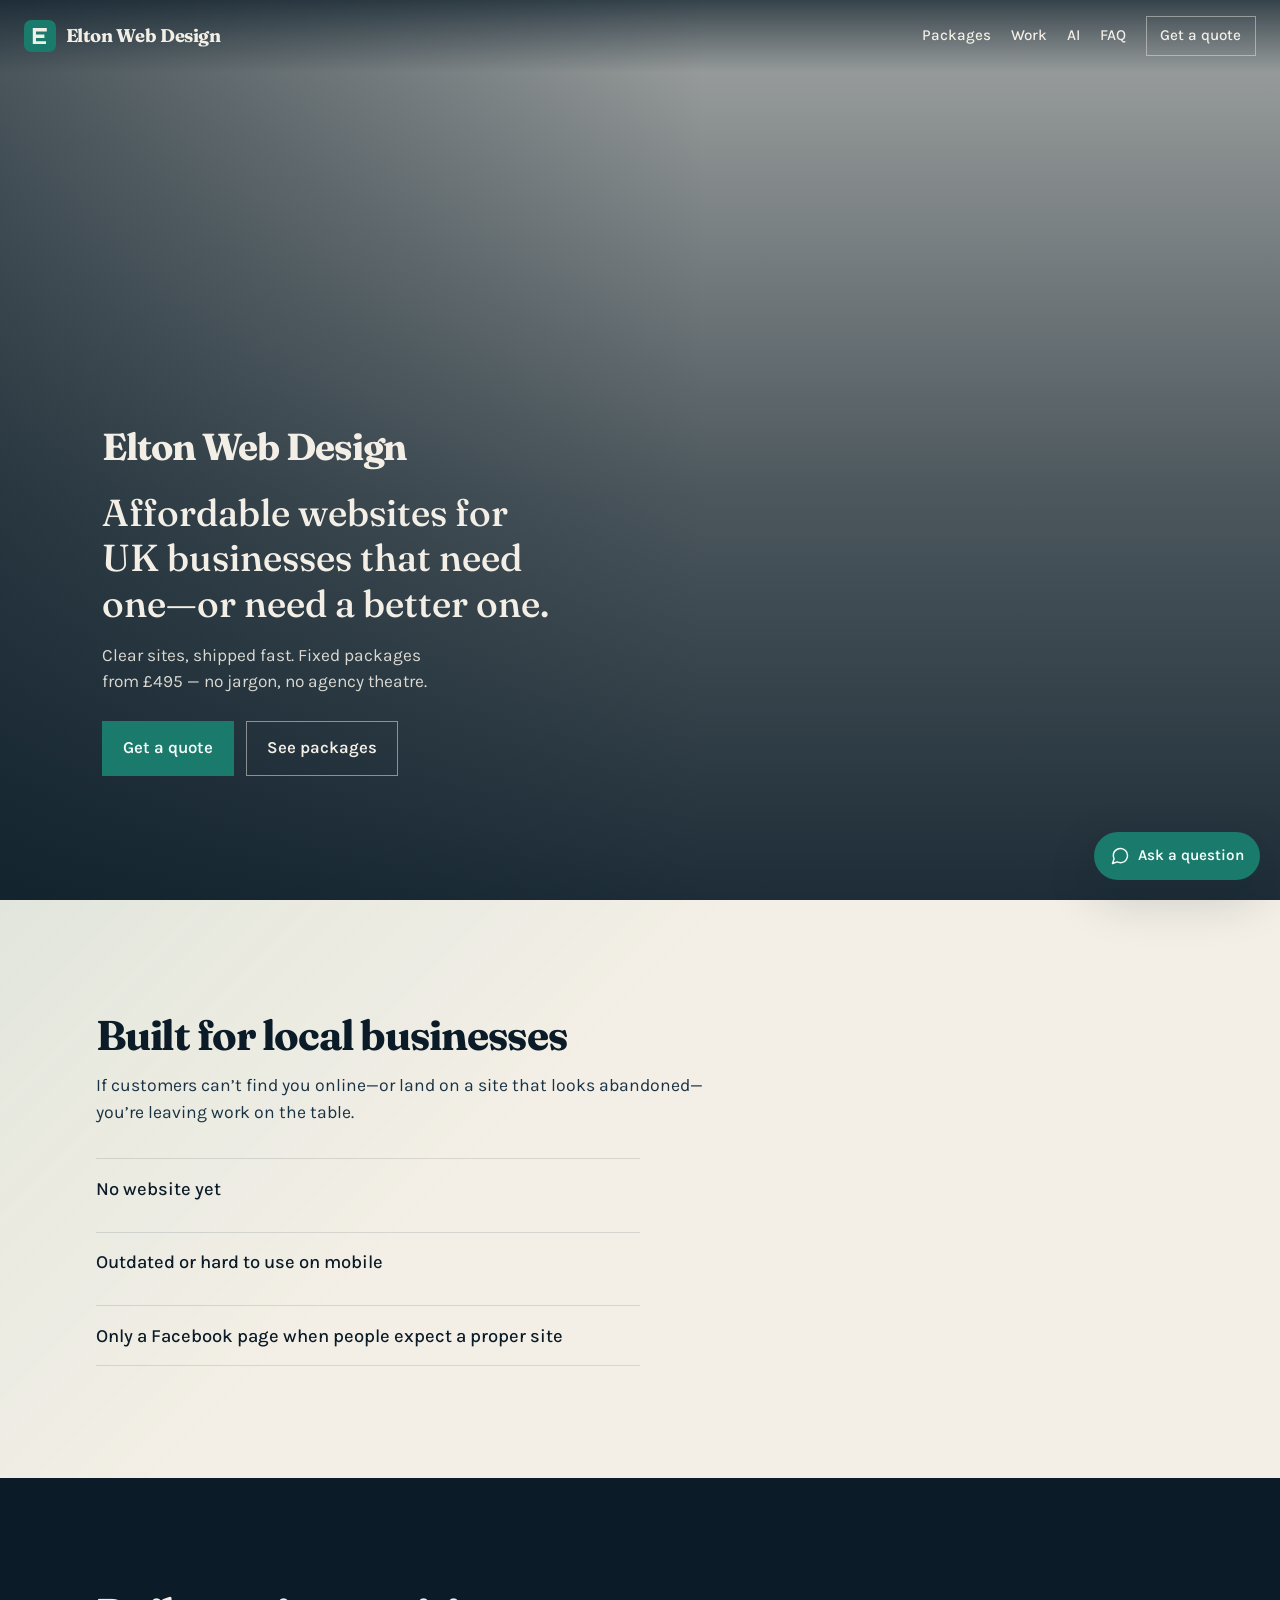
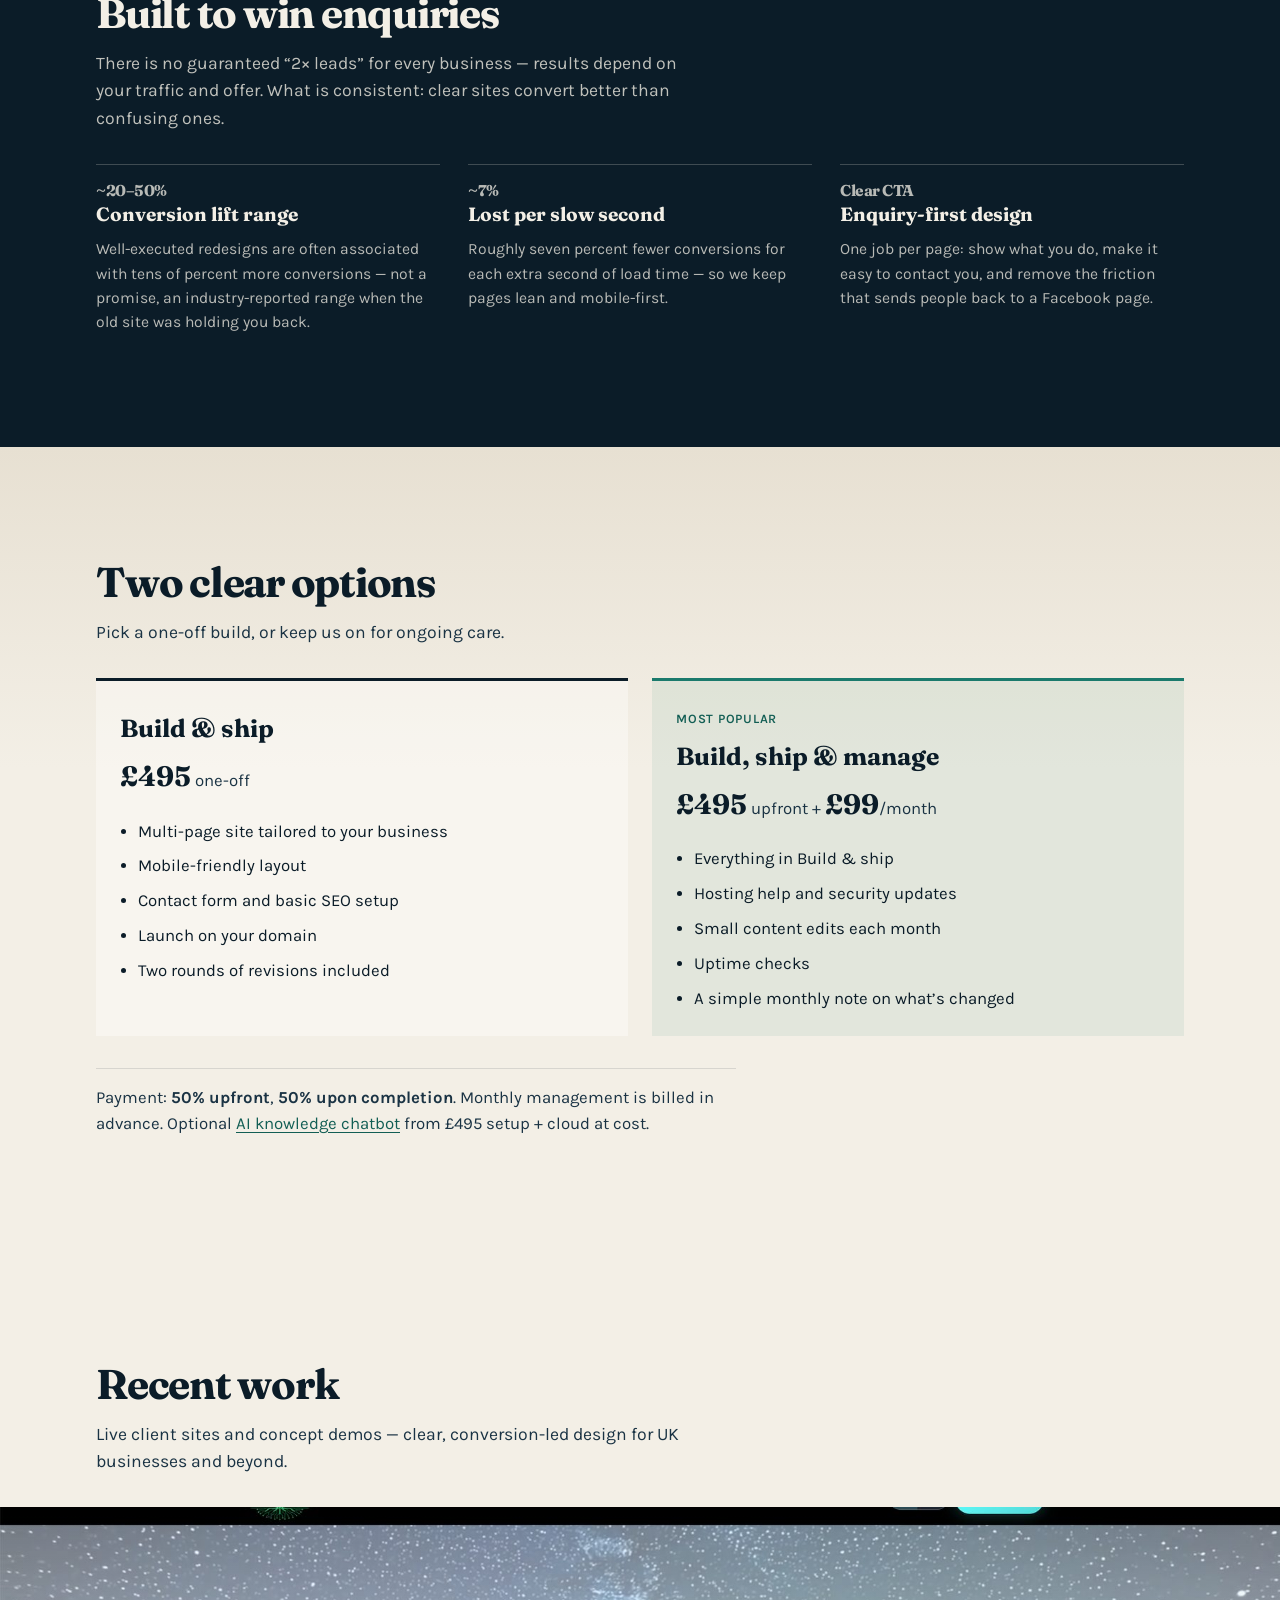
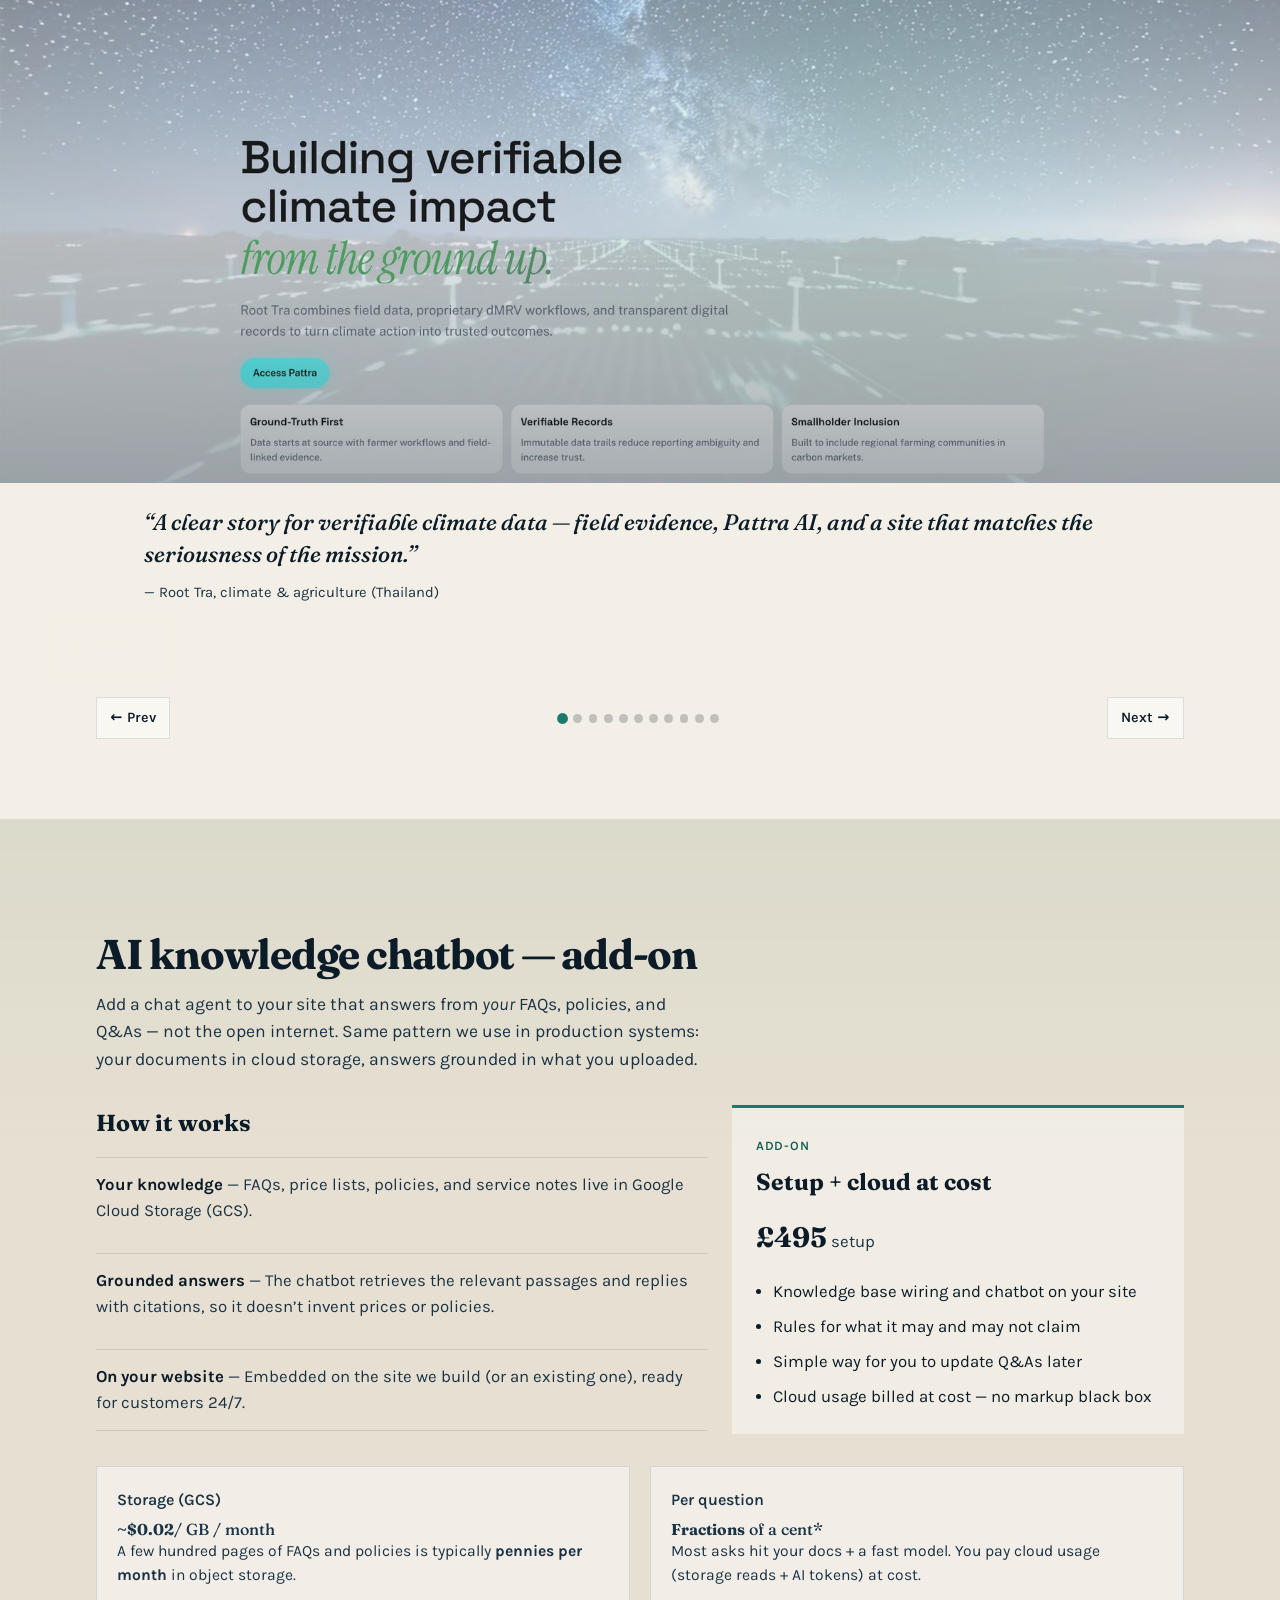
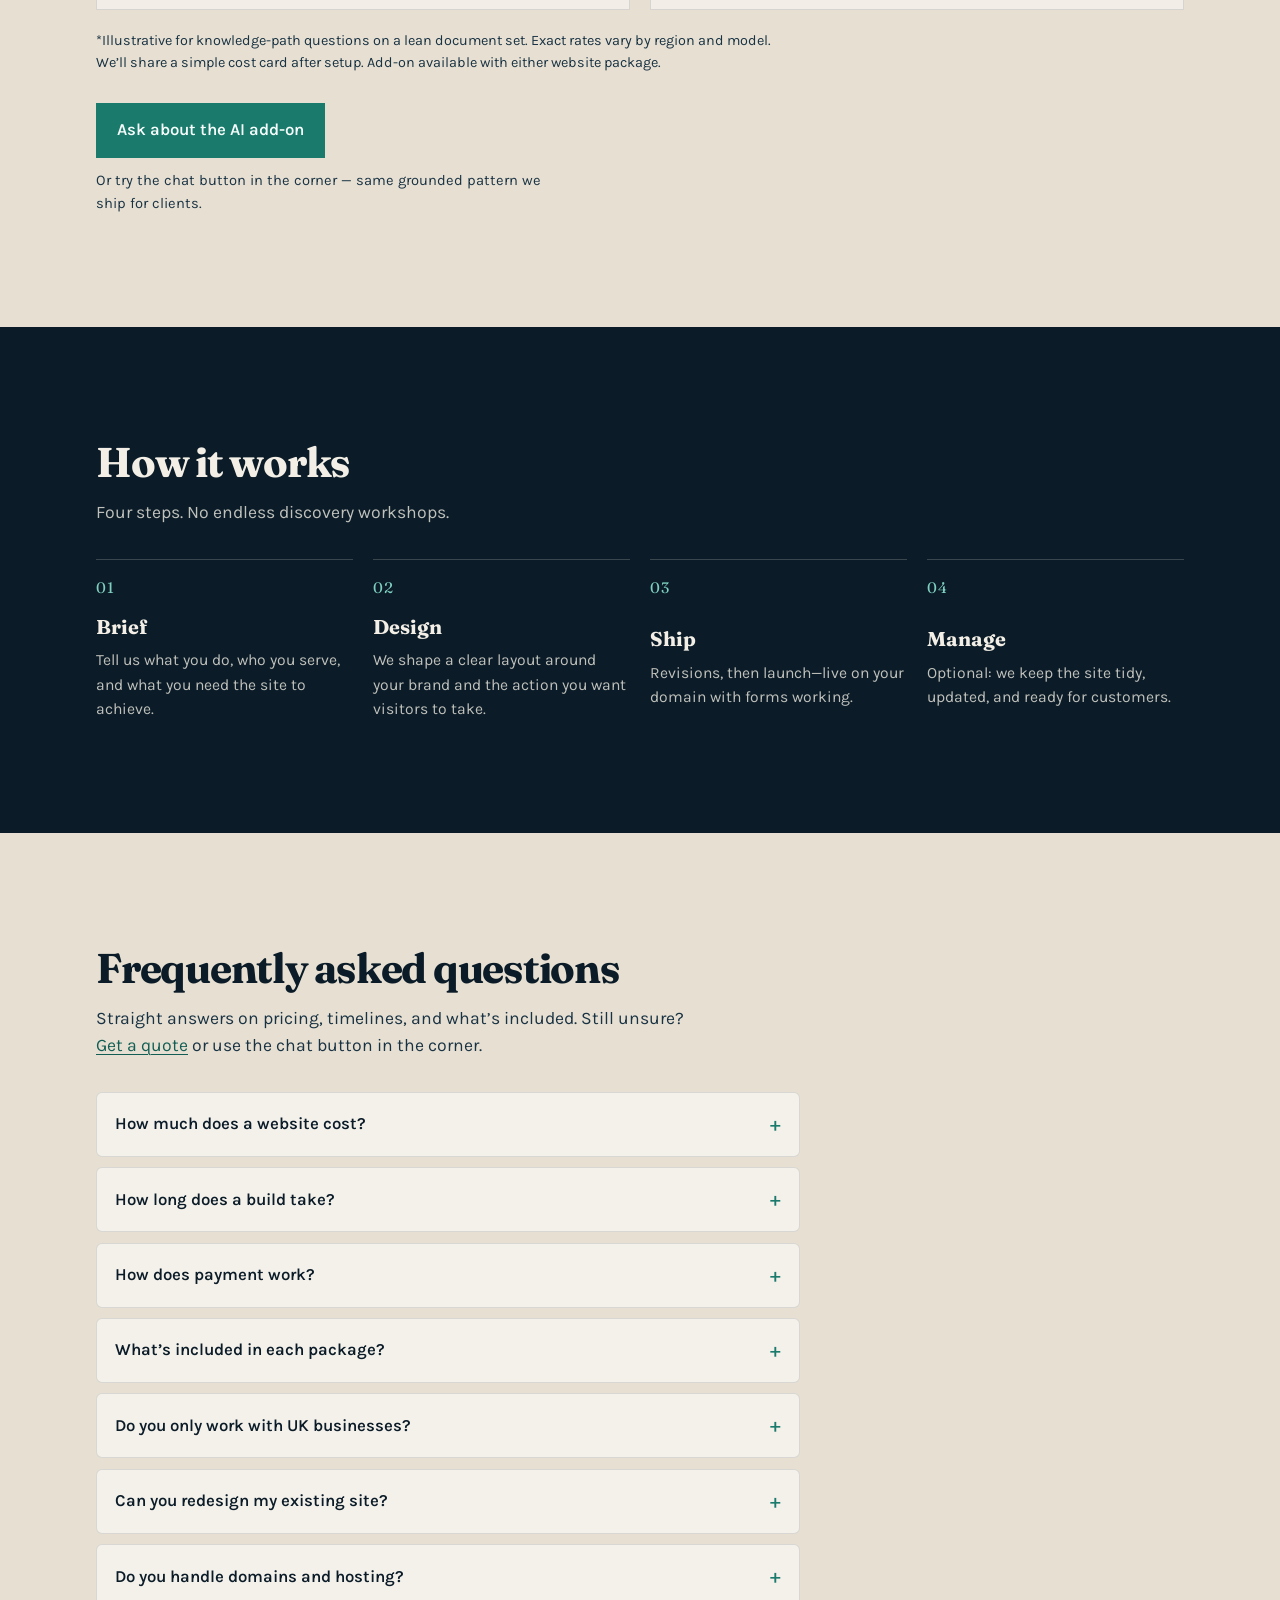
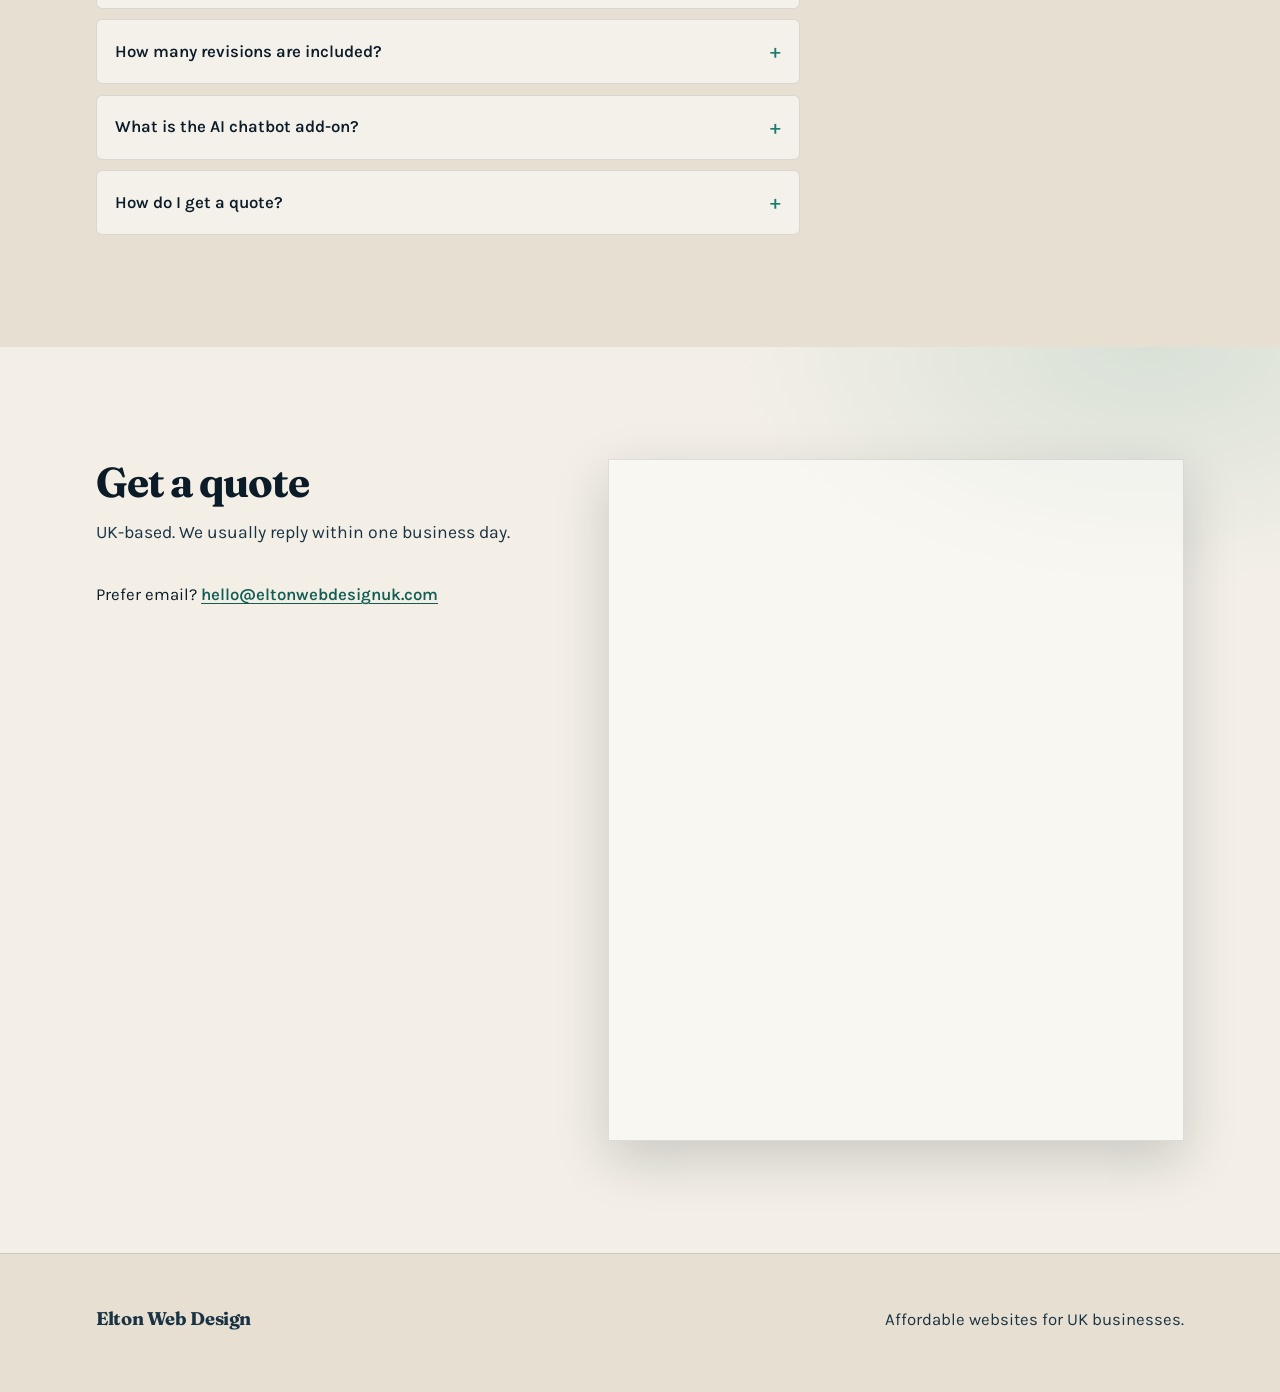
==== commit f7c7a9f3: "Add grounded chat widget, FAQ section, and Root Tra portfolio entry. Chat widget talks to the Cloud " ====
--- a/index.html
+++ b/index.html
@@ -28,6 +28,7 @@
         <a href="#packages">Packages</a>
         <a href="#work">Work</a>
         <a href="#ai">AI</a>
+        <a href="#faq">FAQ</a>
         <a href="#contact" class="nav-cta">Get a quote</a>
       </nav>
     </header>
@@ -132,7 +133,7 @@
           </div>
 
           <p class="payment-note">
-            Payment: <strong>80% to begin</strong>, <strong>20% when your site goes live</strong>.
+            Payment: <strong>50% upfront</strong>, <strong>50% upon completion</strong>.
             Monthly management is billed in advance. Optional
             <a href="#ai">AI knowledge chatbot</a> from £495 setup + cloud at cost.
           </p>
@@ -143,7 +144,7 @@
         <div class="wrap">
           <h2>Recent work</h2>
           <p class="section-lead">
-            Concept sites across industries — the kind of clear, conversion-led design we ship for UK businesses.
+            Live client sites and concept demos — clear, conversion-led design for UK businesses and beyond.
           </p>
         </div>
 
@@ -151,144 +152,191 @@
           <div class="carousel-viewport">
             <ul class="carousel-track" data-carousel-track>
               <li class="carousel-slide is-active" data-slide>
-                <a
-                  class="slide-preview"
-                  href="portfolio/harbour-hearth.html"
-                  aria-label="Restaurant website demo"
+                <div
+                  class="slide-preview"
+                  role="img"
+                  aria-label="Root Tra website preview"
+                  style="--hero: url('images/roottra-preview.jpg')"
+                >
+                  <span class="slide-scrim" aria-hidden="true"></span>
+                </div>
+                <blockquote class="slide-quote">
+                  <p>“A clear story for verifiable climate data — field evidence, Pattra AI, and a site that matches the seriousness of the mission.”</p>
+                  <footer>— Root Tra, climate &amp; agriculture (Thailand)</footer>
+                </blockquote>
+                <p class="slide-cta wrap">
+                  <a class="btn btn-ghost slide-link" href="https://www.roottra.com" target="_blank" rel="noopener noreferrer">View site →</a>
+                </p>
+              </li>
+              <li class="carousel-slide" data-slide hidden>
+                <div
+                  class="slide-preview"
+                  role="img"
+                  aria-label="Harbour and Hearth restaurant website demo"
                   style="--hero: url('https://images.unsplash.com/photo-1414235077428-338989a2e8c0?w=1800&amp;q=80')"
                 >
                   <span class="slide-scrim" aria-hidden="true"></span>
-                </a>
+                </div>
                 <blockquote class="slide-quote">
                   <p>“The site feels like the restaurant — calm, coastal, and easy to book. We filled weekend tables within the first fortnight.”</p>
                   <footer>— Elena M., Whitstable bistro</footer>
                 </blockquote>
-              </li>
-              <li class="carousel-slide" data-slide hidden>
-                <a
-                  class="slide-preview"
-                  href="portfolio/ashworth-hale.html"
-                  aria-label="Law firm website demo"
+                <p class="slide-cta wrap">
+                  <a class="btn btn-ghost slide-link" href="portfolio/harbour-hearth.html">View demo site →</a>
+                </p>
+              </li>
+              <li class="carousel-slide" data-slide hidden>
+                <div
+                  class="slide-preview"
+                  role="img"
+                  aria-label="Ashworth and Hale law firm website demo"
                   style="--hero: url('https://images.unsplash.com/photo-1589829545856-d10d557cf95f?w=1800&amp;q=80')"
                 >
                   <span class="slide-scrim" aria-hidden="true"></span>
-                </a>
+                </div>
                 <blockquote class="slide-quote">
                   <p>“Professional without being stuffy. Clients now enquire through the site instead of calling the wrong number.”</p>
                   <footer>— James H., Tunbridge Wells solicitor</footer>
                 </blockquote>
-              </li>
-              <li class="carousel-slide" data-slide hidden>
-                <a
-                  class="slide-preview"
-                  href="portfolio/oakdale-dental.html"
-                  aria-label="Dental practice website demo"
+                <p class="slide-cta wrap">
+                  <a class="btn btn-ghost slide-link" href="portfolio/ashworth-hale.html">View demo site →</a>
+                </p>
+              </li>
+              <li class="carousel-slide" data-slide hidden>
+                <div
+                  class="slide-preview"
+                  role="img"
+                  aria-label="Oakdale Dental website demo"
                   style="--hero: url('https://images.unsplash.com/photo-1629909613654-28e377c37b09?w=1800&amp;q=80')"
                 >
                   <span class="slide-scrim" aria-hidden="true"></span>
-                </a>
+                </div>
                 <blockquote class="slide-quote">
                   <p>“Online booking went live with the new site. Our reception desk finally has breathing room.”</p>
                   <footer>— Dr Priya S., Guildford practice</footer>
                 </blockquote>
-              </li>
-              <li class="carousel-slide" data-slide hidden>
-                <a
-                  class="slide-preview"
-                  href="portfolio/forge-athletic.html"
-                  aria-label="Fitness gym website demo"
+                <p class="slide-cta wrap">
+                  <a class="btn btn-ghost slide-link" href="portfolio/oakdale-dental.html">View demo site →</a>
+                </p>
+              </li>
+              <li class="carousel-slide" data-slide hidden>
+                <div
+                  class="slide-preview"
+                  role="img"
+                  aria-label="Forge Athletic gym website demo"
                   style="--hero: url('https://images.unsplash.com/photo-1534438327276-14e5300c3a48?w=1800&amp;q=80')"
                 >
                   <span class="slide-scrim" aria-hidden="true"></span>
-                </a>
+                </div>
                 <blockquote class="slide-quote">
                   <p>“Looks like a proper gym brand, not a template. Free-week sign-ups spiked the week we launched.”</p>
                   <footer>— Marcus T., Leeds gym owner</footer>
                 </blockquote>
-              </li>
-              <li class="carousel-slide" data-slide hidden>
-                <a
-                  class="slide-preview"
-                  href="portfolio/northline-estates.html"
-                  aria-label="Real estate website demo"
+                <p class="slide-cta wrap">
+                  <a class="btn btn-ghost slide-link" href="portfolio/forge-athletic.html">View demo site →</a>
+                </p>
+              </li>
+              <li class="carousel-slide" data-slide hidden>
+                <div
+                  class="slide-preview"
+                  role="img"
+                  aria-label="Northline Estates website demo"
                   style="--hero: url('https://images.unsplash.com/photo-1600596542815-ffad4c1539a9?w=1800&amp;q=80')"
                 >
                   <span class="slide-scrim" aria-hidden="true"></span>
-                </a>
+                </div>
                 <blockquote class="slide-quote">
                   <p>“Valuation requests come through cleanly now. Sellers take us more seriously before we’ve even visited.”</p>
                   <footer>— Claire W., Yorkshire agency</footer>
                 </blockquote>
-              </li>
-              <li class="carousel-slide" data-slide hidden>
-                <a
-                  class="slide-preview"
-                  href="portfolio/mill-bean.html"
-                  aria-label="Café website demo"
+                <p class="slide-cta wrap">
+                  <a class="btn btn-ghost slide-link" href="portfolio/northline-estates.html">View demo site →</a>
+                </p>
+              </li>
+              <li class="carousel-slide" data-slide hidden>
+                <div
+                  class="slide-preview"
+                  role="img"
+                  aria-label="Mill and Bean café website demo"
                   style="--hero: url('https://images.unsplash.com/photo-1495474472287-4d71bcdd2085?w=1800&amp;q=80')"
                 >
                   <span class="slide-scrim" aria-hidden="true"></span>
-                </a>
+                </div>
                 <blockquote class="slide-quote">
                   <p>“Hours and menu in one place — tourists stop guessing. Feels warm without looking homemade.”</p>
                   <footer>— Tom &amp; Aisha, Brighton café</footer>
                 </blockquote>
-              </li>
-              <li class="carousel-slide" data-slide hidden>
-                <a
-                  class="slide-preview"
-                  href="portfolio/ledger-co.html"
-                  aria-label="Accountancy website demo"
+                <p class="slide-cta wrap">
+                  <a class="btn btn-ghost slide-link" href="portfolio/mill-bean.html">View demo site →</a>
+                </p>
+              </li>
+              <li class="carousel-slide" data-slide hidden>
+                <div
+                  class="slide-preview"
+                  role="img"
+                  aria-label="Ledger and Co accountancy website demo"
                   style="--hero: url('https://images.unsplash.com/photo-1454165804606-c3d57bc86b40?w=1800&amp;q=80')"
                 >
                   <span class="slide-scrim" aria-hidden="true"></span>
-                </a>
+                </div>
                 <blockquote class="slide-quote">
                   <p>“Clear pricing and a quote form that doesn’t scare freelancers off. Best marketing spend we’ve made.”</p>
                   <footer>— Nadia K., Manchester accountant</footer>
                 </blockquote>
-              </li>
-              <li class="carousel-slide" data-slide hidden>
-                <a
-                  class="slide-preview"
-                  href="portfolio/atelier-rose.html"
-                  aria-label="Salon website demo"
+                <p class="slide-cta wrap">
+                  <a class="btn btn-ghost slide-link" href="portfolio/ledger-co.html">View demo site →</a>
+                </p>
+              </li>
+              <li class="carousel-slide" data-slide hidden>
+                <div
+                  class="slide-preview"
+                  role="img"
+                  aria-label="Atelier Rose salon website demo"
                   style="--hero: url('https://images.unsplash.com/photo-1560066984-138dadb4c035?w=1800&amp;q=80')"
                 >
                   <span class="slide-scrim" aria-hidden="true"></span>
-                </a>
+                </div>
                 <blockquote class="slide-quote">
                   <p>“Elegant enough for bridal enquiries. Booking requests doubled without us touching Instagram ads.”</p>
                   <footer>— Sophie R., Bath salon</footer>
                 </blockquote>
-              </li>
-              <li class="carousel-slide" data-slide hidden>
-                <a
-                  class="slide-preview"
-                  href="portfolio/brightwater-plumbing.html"
-                  aria-label="Trades website demo"
+                <p class="slide-cta wrap">
+                  <a class="btn btn-ghost slide-link" href="portfolio/atelier-rose.html">View demo site →</a>
+                </p>
+              </li>
+              <li class="carousel-slide" data-slide hidden>
+                <div
+                  class="slide-preview"
+                  role="img"
+                  aria-label="Brightwater Plumbing website demo"
                   style="--hero: url('https://images.unsplash.com/photo-1585704032915-c3400ca199e7?w=1800&amp;q=80')"
                 >
                   <span class="slide-scrim" aria-hidden="true"></span>
-                </a>
+                </div>
                 <blockquote class="slide-quote">
                   <p>“Big phone number, no fluff. Emergency calls went up the first wet weekend after launch.”</p>
                   <footer>— Dave B., Bristol plumber</footer>
                 </blockquote>
-              </li>
-              <li class="carousel-slide" data-slide hidden>
-                <a
-                  class="slide-preview"
-                  href="portfolio/lineform-studio.html"
-                  aria-label="Architecture website demo"
+                <p class="slide-cta wrap">
+                  <a class="btn btn-ghost slide-link" href="portfolio/brightwater-plumbing.html">View demo site →</a>
+                </p>
+              </li>
+              <li class="carousel-slide" data-slide hidden>
+                <div
+                  class="slide-preview"
+                  role="img"
+                  aria-label="Lineform Studio architecture website demo"
                   style="--hero: url('https://images.unsplash.com/photo-1600607687939-ce8a6c25118c?w=1800&amp;q=80')"
                 >
                   <span class="slide-scrim" aria-hidden="true"></span>
-                </a>
+                </div>
                 <blockquote class="slide-quote">
                   <p>“The portfolio finally matches the work. Serious clients find us — tyre-kickers bounce.”</p>
                   <footer>— Ana L., London architect</footer>
                 </blockquote>
+                <p class="slide-cta wrap">
+                  <a class="btn btn-ghost slide-link" href="portfolio/lineform-studio.html">View demo site →</a>
+                </p>
               </li>
             </ul>
           </div>
@@ -369,6 +417,7 @@
           </p>
           <p class="ai-cta-row">
             <a class="btn btn-primary" href="#contact">Ask about the AI add-on</a>
+            <span class="ai-try-hint">Or try the chat button in the corner — same grounded pattern we ship for clients.</span>
           </p>
         </div>
       </section>
@@ -410,6 +459,91 @@
         </div>
       </section>
 
+      <section class="section faq" id="faq">
+        <div class="wrap">
+          <h2>Frequently asked questions</h2>
+          <p class="section-lead">
+            Straight answers on pricing, timelines, and what’s included. Still unsure?
+            <a href="#contact">Get a quote</a> or use the chat button in the corner.
+          </p>
+
+          <div class="faq-list">
+            <details class="faq-item">
+              <summary>How much does a website cost?</summary>
+              <p>
+                <strong>Build &amp; ship</strong> is £495 one-off. <strong>Build, ship &amp; manage</strong> is £495 upfront plus £99 per month.
+                The optional <a href="#ai">AI knowledge chatbot</a> add-on is £495 setup plus cloud usage at cost.
+              </p>
+            </details>
+            <details class="faq-item">
+              <summary>How long does a build take?</summary>
+              <p>
+                A typical new site takes <strong>2–4 weeks</strong> from brief to launch, depending on how quickly you provide content and feedback.
+                We can often start within 1–2 weeks of your deposit.
+              </p>
+            </details>
+            <details class="faq-item">
+              <summary>How does payment work?</summary>
+              <p>
+                <strong>50% upfront</strong> to begin work and <strong>50% upon completion</strong>
+                (when your site goes live). Monthly management (if chosen) is billed in advance.
+                Payment is by bank transfer.
+              </p>
+            </details>
+            <details class="faq-item">
+              <summary>What’s included in each package?</summary>
+              <p>
+                Both packages include a tailored multi-page site, mobile-friendly layout, contact form, basic SEO, launch on your domain, and two rounds of revisions.
+                Monthly management adds hosting help, security updates, small content edits, uptime checks, and a short monthly summary.
+              </p>
+            </details>
+            <details class="faq-item">
+              <summary>Do you only work with UK businesses?</summary>
+              <p>
+                We focus on UK local businesses, but we can work with English-speaking clients elsewhere by arrangement.
+                Email <a href="mailto:hello@eltonwebdesignuk.com">hello@eltonwebdesignuk.com</a> to discuss.
+              </p>
+            </details>
+            <details class="faq-item">
+              <summary>Can you redesign my existing site?</summary>
+              <p>
+                Yes — we refresh outdated sites, not only build from scratch. We can replace hard-to-use mobile layouts,
+                old WordPress themes, Wix/Squarespace sites, or a Facebook-only presence.
+              </p>
+            </details>
+            <details class="faq-item">
+              <summary>Do you handle domains and hosting?</summary>
+              <p>
+                We help you launch on your own domain. You own the domain. With monthly management we handle hosting help and updates ongoing.
+                If you leave management, we provide a clear handover.
+              </p>
+            </details>
+            <details class="faq-item">
+              <summary>How many revisions are included?</summary>
+              <p>
+                Two rounds of revisions on design and content before launch. A revision round means consolidated feedback on the current draft —
+                not unlimited one-line tweaks spread over weeks.
+              </p>
+            </details>
+            <details class="faq-item">
+              <summary>What is the AI chatbot add-on?</summary>
+              <p>
+                A chat agent on your site that answers from <em>your</em> FAQs and policies — not the open internet.
+                £495 one-off setup, plus cloud usage at cost (typically pennies at low volume). Available with either website package.
+              </p>
+            </details>
+            <details class="faq-item">
+              <summary>How do I get a quote?</summary>
+              <p>
+                Use the <a href="#contact">contact form</a>, email
+                <a href="mailto:hello@eltonwebdesignuk.com">hello@eltonwebdesignuk.com</a>, or WhatsApp
+                <a href="https://wa.me/447812346799">+44 7812 346799</a>. We usually reply within one business day.
+              </p>
+            </details>
+          </div>
+        </div>
+      </section>
+
       <section class="section contact" id="contact">
         <div class="wrap contact-grid">
           <div>
@@ -472,6 +606,48 @@
       </div>
     </footer>
 
+    <div class="chat-root" data-chat-root>
+      <div class="chat-panel" data-chat-panel hidden>
+        <div class="chat-panel-header">
+          <div>
+            <h2>Elton Web Design</h2>
+            <p>Answers from our FAQs — not the open web</p>
+          </div>
+          <button type="button" class="chat-close" data-chat-close aria-label="Close chat">×</button>
+        </div>
+        <div class="chat-messages" data-chat-messages role="log" aria-live="polite" aria-label="Chat messages"></div>
+        <p class="chat-status" data-chat-status></p>
+        <form class="chat-form" data-chat-form>
+          <input
+            class="chat-input"
+            data-chat-input
+            type="text"
+            name="message"
+            placeholder="Ask about packages or pricing…"
+            autocomplete="off"
+            maxlength="2000"
+            aria-label="Your message"
+          />
+          <button class="chat-send" data-chat-send type="submit">Send</button>
+        </form>
+        <p class="chat-disclaimer">AI assistant — confirm pricing by email before booking.</p>
+      </div>
+      <button type="button" class="chat-launcher" data-chat-launcher aria-expanded="false" aria-controls="chat-panel">
+        <svg width="20" height="20" viewBox="0 0 24 24" fill="none" aria-hidden="true">
+          <path
+            d="M21 11.5a8.38 8.38 0 0 1-.9 3.8 8.5 8.5 0 0 1-7.6 4.7 8.38 8.38 0 0 1-3.8-.9L3 21l1.9-5.7a8.38 8.38 0 0 1-.9-3.8 8.5 8.5 0 0 1 4.7-7.6 8.38 8.38 0 0 1 3.8-.9h.5a8.48 8.48 0 0 1 8 8v.5z"
+            stroke="currentColor"
+            stroke-width="1.75"
+            stroke-linecap="round"
+            stroke-linejoin="round"
+          />
+        </svg>
+        Ask a question
+      </button>
+    </div>
+
+    <script src="chat-config.js"></script>
+    <script src="chat.js"></script>
     <script src="script.js"></script>
   </body>
 </html>
--- a/styles.css
+++ b/styles.css
@@ -427,17 +427,13 @@
   min-height: clamp(22rem, 62vw, 36rem);
   width: 100%;
   padding: clamp(1.75rem, 4vw, 3rem);
-  text-decoration: none;
   color: #f7f5f1;
   background:
     var(--hero) center / cover no-repeat;
   border: none;
   overflow: hidden;
-  transition: transform 0.35s ease;
-}
-
-.slide-preview:hover {
-  color: #f7f5f1;
+  cursor: default;
+  user-select: none;
 }
 
 .slide-preview:hover .slide-scrim {
@@ -486,6 +482,74 @@
   font-style: normal;
 }
 
+.slide-cta {
+  margin: 1rem 0 0;
+  padding: 0 clamp(1.25rem, 4vw, 3rem);
+}
+
+.slide-link {
+  font-size: 0.95rem;
+}
+
+.faq {
+  background: var(--paper-deep);
+}
+
+.faq-list {
+  display: grid;
+  gap: 0.65rem;
+  max-width: 44rem;
+}
+
+.faq-item {
+  border: 1px solid var(--line);
+  background: rgba(255, 255, 255, 0.55);
+  border-radius: 6px;
+  overflow: hidden;
+}
+
+.faq-item summary {
+  padding: 1rem 1.15rem;
+  font-weight: 600;
+  cursor: pointer;
+  list-style: none;
+  display: flex;
+  align-items: center;
+  justify-content: space-between;
+  gap: 1rem;
+}
+
+.faq-item summary::-webkit-details-marker {
+  display: none;
+}
+
+.faq-item summary::after {
+  content: "+";
+  font-size: 1.25rem;
+  font-weight: 500;
+  color: var(--teal);
+  flex-shrink: 0;
+}
+
+.faq-item[open] summary::after {
+  content: "−";
+}
+
+.faq-item summary:hover {
+  background: rgba(26, 122, 108, 0.06);
+}
+
+.faq-item p {
+  margin: 0;
+  padding: 0 1.15rem 1.1rem;
+  color: var(--ink-soft);
+  line-height: 1.55;
+}
+
+.faq-item a {
+  color: var(--teal);
+}
+
 .carousel-controls {
   display: flex;
   align-items: center;
@@ -649,6 +713,16 @@
 
 .ai-cta-row {
   margin: 1.75rem 0 0;
+  display: flex;
+  flex-direction: column;
+  gap: 0.75rem;
+  align-items: flex-start;
+}
+
+.ai-try-hint {
+  font-size: 0.92rem;
+  color: var(--ink-soft);
+  max-width: 28rem;
 }
 
 .ai-cta-row .btn-primary {
@@ -838,3 +912,211 @@
     transform: none;
   }
 }
+
+/* —— Chat widget —— */
+
+.chat-root {
+  position: fixed;
+  bottom: 1.25rem;
+  right: 1.25rem;
+  z-index: 30;
+  font-size: 0.95rem;
+}
+
+.chat-launcher {
+  display: flex;
+  align-items: center;
+  gap: 0.5rem;
+  padding: 0.75rem 1rem;
+  border: none;
+  border-radius: 999px;
+  background: var(--teal);
+  color: #f7fffc;
+  font: inherit;
+  font-weight: 600;
+  cursor: pointer;
+  box-shadow: var(--shadow);
+  transition: background 0.2s ease, transform 0.2s ease;
+}
+
+.chat-launcher:hover {
+  background: var(--teal-deep);
+  transform: translateY(-1px);
+}
+
+.chat-launcher svg {
+  flex-shrink: 0;
+}
+
+.chat-panel {
+  position: absolute;
+  bottom: calc(100% + 0.75rem);
+  right: 0;
+  width: min(22rem, calc(100vw - 2.5rem));
+  height: min(28rem, calc(100vh - 8rem));
+  display: flex;
+  flex-direction: column;
+  background: var(--paper);
+  border: 1px solid var(--line);
+  border-radius: 14px;
+  box-shadow: var(--shadow);
+  overflow: hidden;
+}
+
+.chat-panel[hidden] {
+  display: none;
+}
+
+.chat-panel-header {
+  display: flex;
+  align-items: center;
+  justify-content: space-between;
+  gap: 0.75rem;
+  padding: 0.85rem 1rem;
+  background: var(--ink);
+  color: var(--paper);
+}
+
+.chat-panel-header h2 {
+  margin: 0;
+  font-family: var(--font-display);
+  font-size: 1rem;
+  font-weight: 600;
+}
+
+.chat-panel-header p {
+  margin: 0.15rem 0 0;
+  font-size: 0.78rem;
+  color: rgba(243, 239, 230, 0.75);
+}
+
+.chat-close {
+  flex-shrink: 0;
+  width: 2rem;
+  height: 2rem;
+  border: 1px solid rgba(243, 239, 230, 0.35);
+  border-radius: 8px;
+  background: transparent;
+  color: var(--paper);
+  font-size: 1.1rem;
+  line-height: 1;
+  cursor: pointer;
+}
+
+.chat-close:hover {
+  background: rgba(243, 239, 230, 0.12);
+}
+
+.chat-messages {
+  flex: 1;
+  overflow-y: auto;
+  padding: 1rem;
+  display: flex;
+  flex-direction: column;
+  gap: 0.75rem;
+  background:
+    linear-gradient(180deg, rgba(26, 122, 108, 0.04), transparent 30%),
+    var(--paper);
+}
+
+.chat-msg {
+  display: flex;
+  flex-direction: column;
+  gap: 0.25rem;
+  max-width: 92%;
+}
+
+.chat-msg--user {
+  align-self: flex-end;
+}
+
+.chat-msg--assistant {
+  align-self: flex-start;
+}
+
+.chat-msg-bubble {
+  padding: 0.65rem 0.85rem;
+  border-radius: 12px;
+  line-height: 1.45;
+}
+
+.chat-msg--user .chat-msg-bubble {
+  background: var(--teal);
+  color: #f7fffc;
+  border-bottom-right-radius: 4px;
+}
+
+.chat-msg--assistant .chat-msg-bubble {
+  background: var(--paper-deep);
+  color: var(--ink);
+  border: 1px solid var(--line);
+  border-bottom-left-radius: 4px;
+}
+
+.chat-msg-sources {
+  margin: 0;
+  font-size: 0.72rem;
+  color: var(--ink-soft);
+  padding-left: 0.15rem;
+}
+
+.chat-form {
+  display: flex;
+  gap: 0.5rem;
+  padding: 0.75rem;
+  border-top: 1px solid var(--line);
+  background: var(--paper);
+}
+
+.chat-input {
+  flex: 1;
+  min-width: 0;
+  padding: 0.6rem 0.75rem;
+  border: 1px solid var(--line);
+  border-radius: 8px;
+  font: inherit;
+  background: #fff;
+  color: var(--ink);
+}
+
+.chat-input:focus {
+  outline: 2px solid rgba(26, 122, 108, 0.35);
+  outline-offset: 1px;
+}
+
+.chat-send {
+  flex-shrink: 0;
+  padding: 0.6rem 0.9rem;
+  border: none;
+  border-radius: 8px;
+  background: var(--teal);
+  color: #f7fffc;
+  font: inherit;
+  font-weight: 600;
+  cursor: pointer;
+}
+
+.chat-send:hover:not(:disabled) {
+  background: var(--teal-deep);
+}
+
+.chat-send:disabled,
+.chat-input:disabled {
+  opacity: 0.6;
+  cursor: not-allowed;
+}
+
+.chat-status {
+  padding: 0 0.75rem 0.5rem;
+  font-size: 0.75rem;
+  color: var(--ink-soft);
+  text-align: center;
+}
+
+.chat-disclaimer {
+  padding: 0 0.75rem 0.65rem;
+  font-size: 0.68rem;
+  color: var(--ink-soft);
+  text-align: center;
+  line-height: 1.35;
+}
